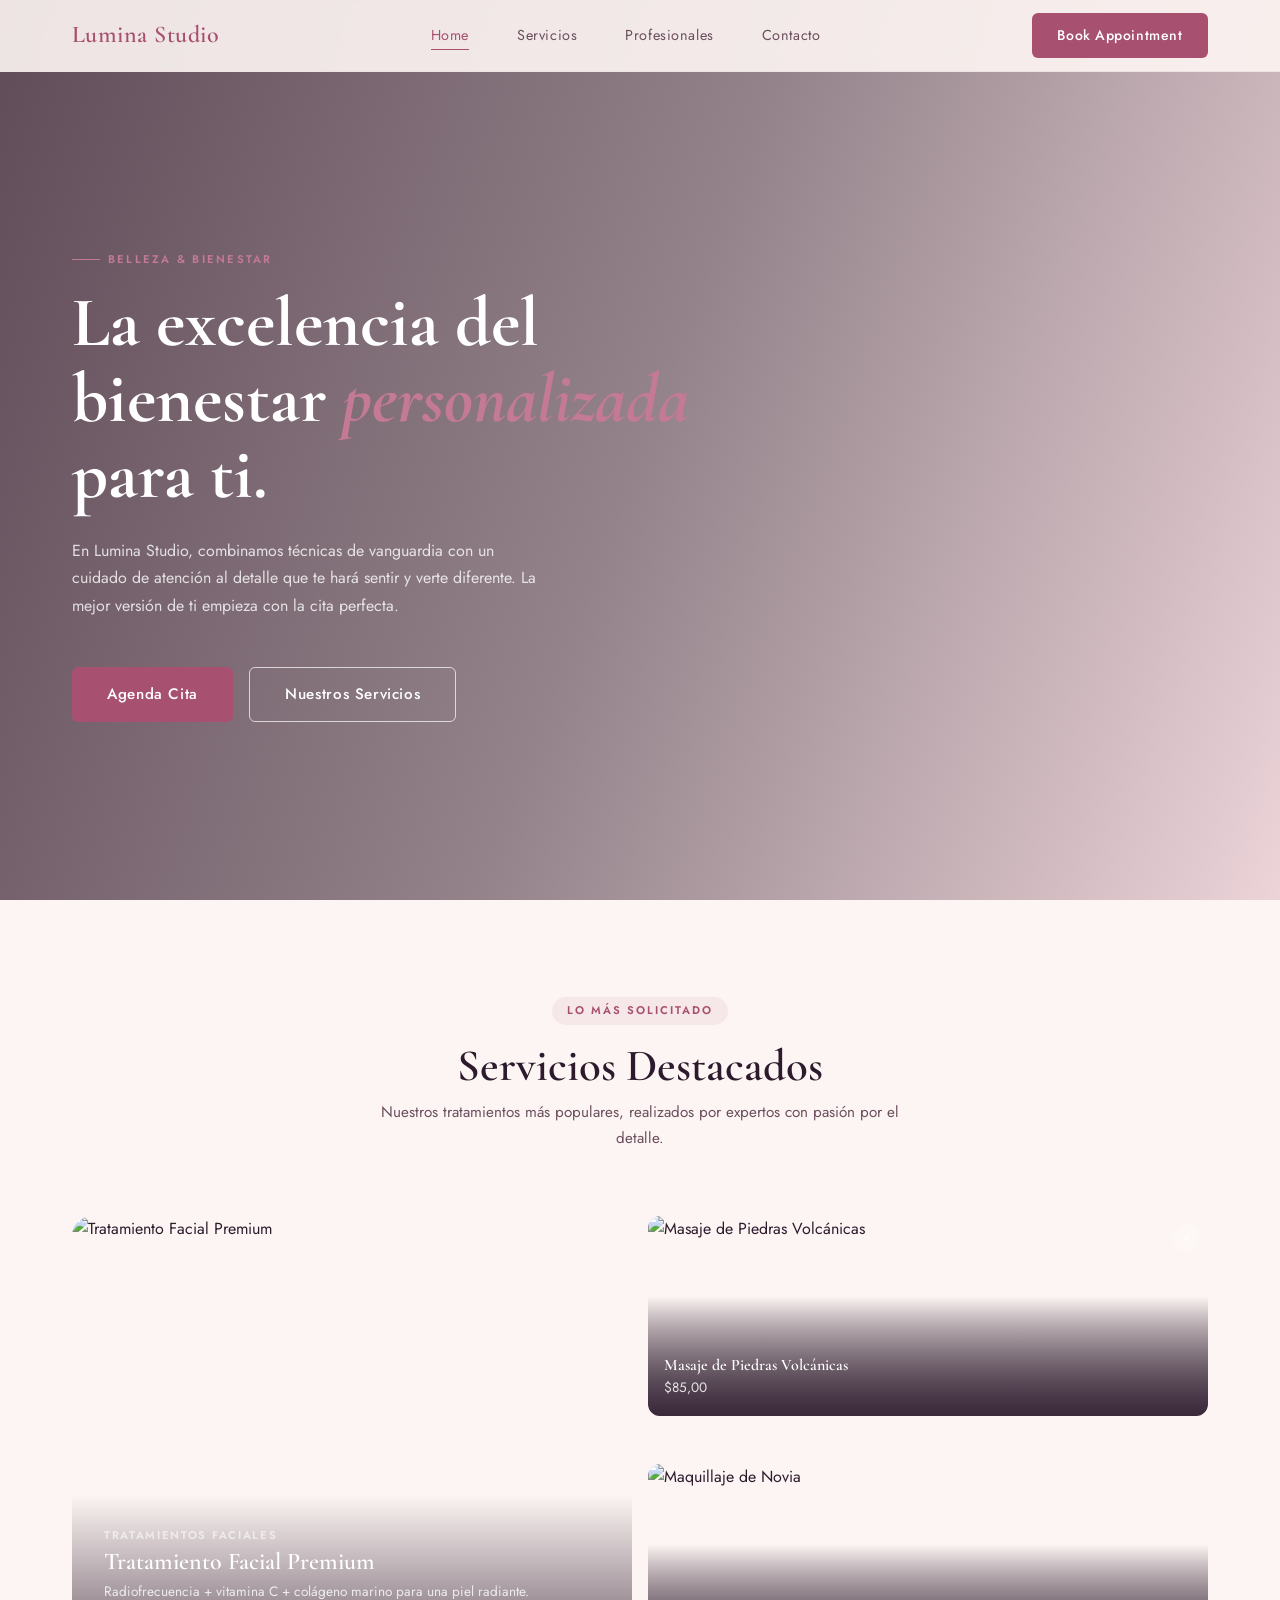
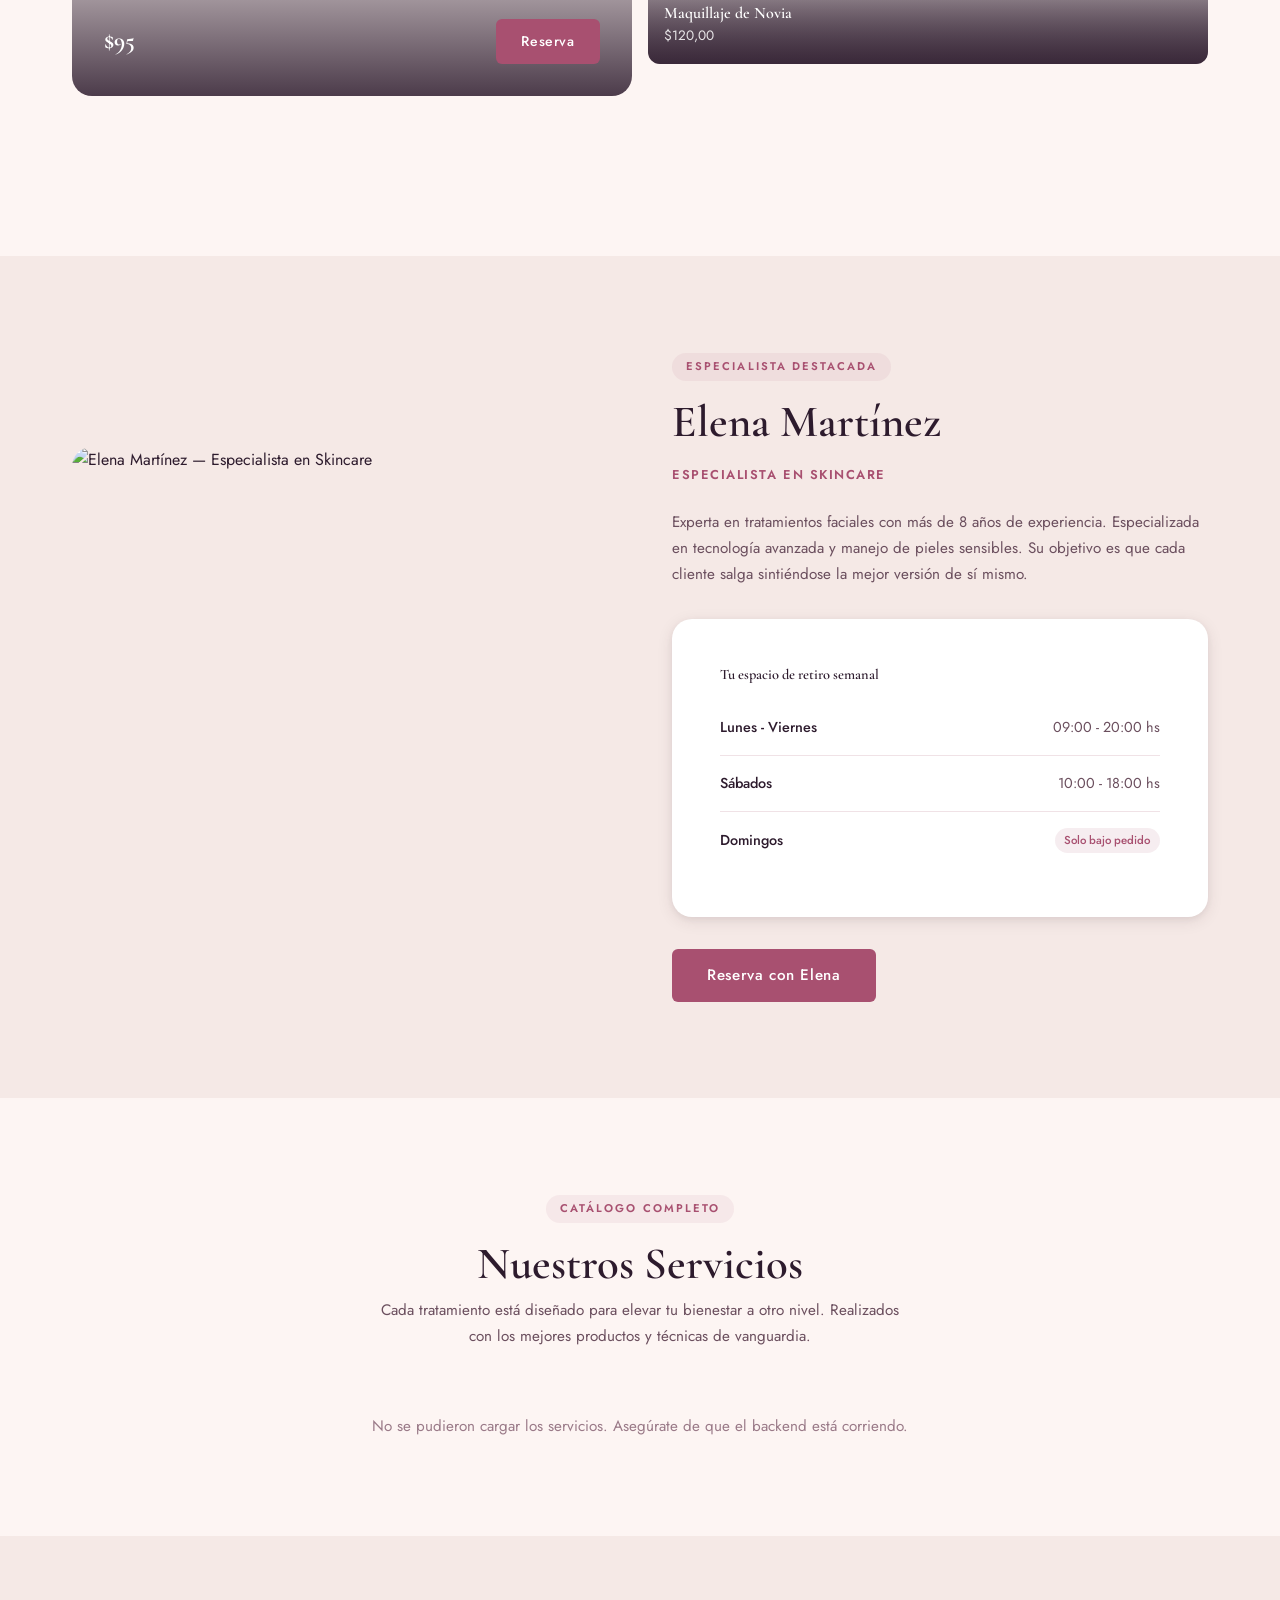
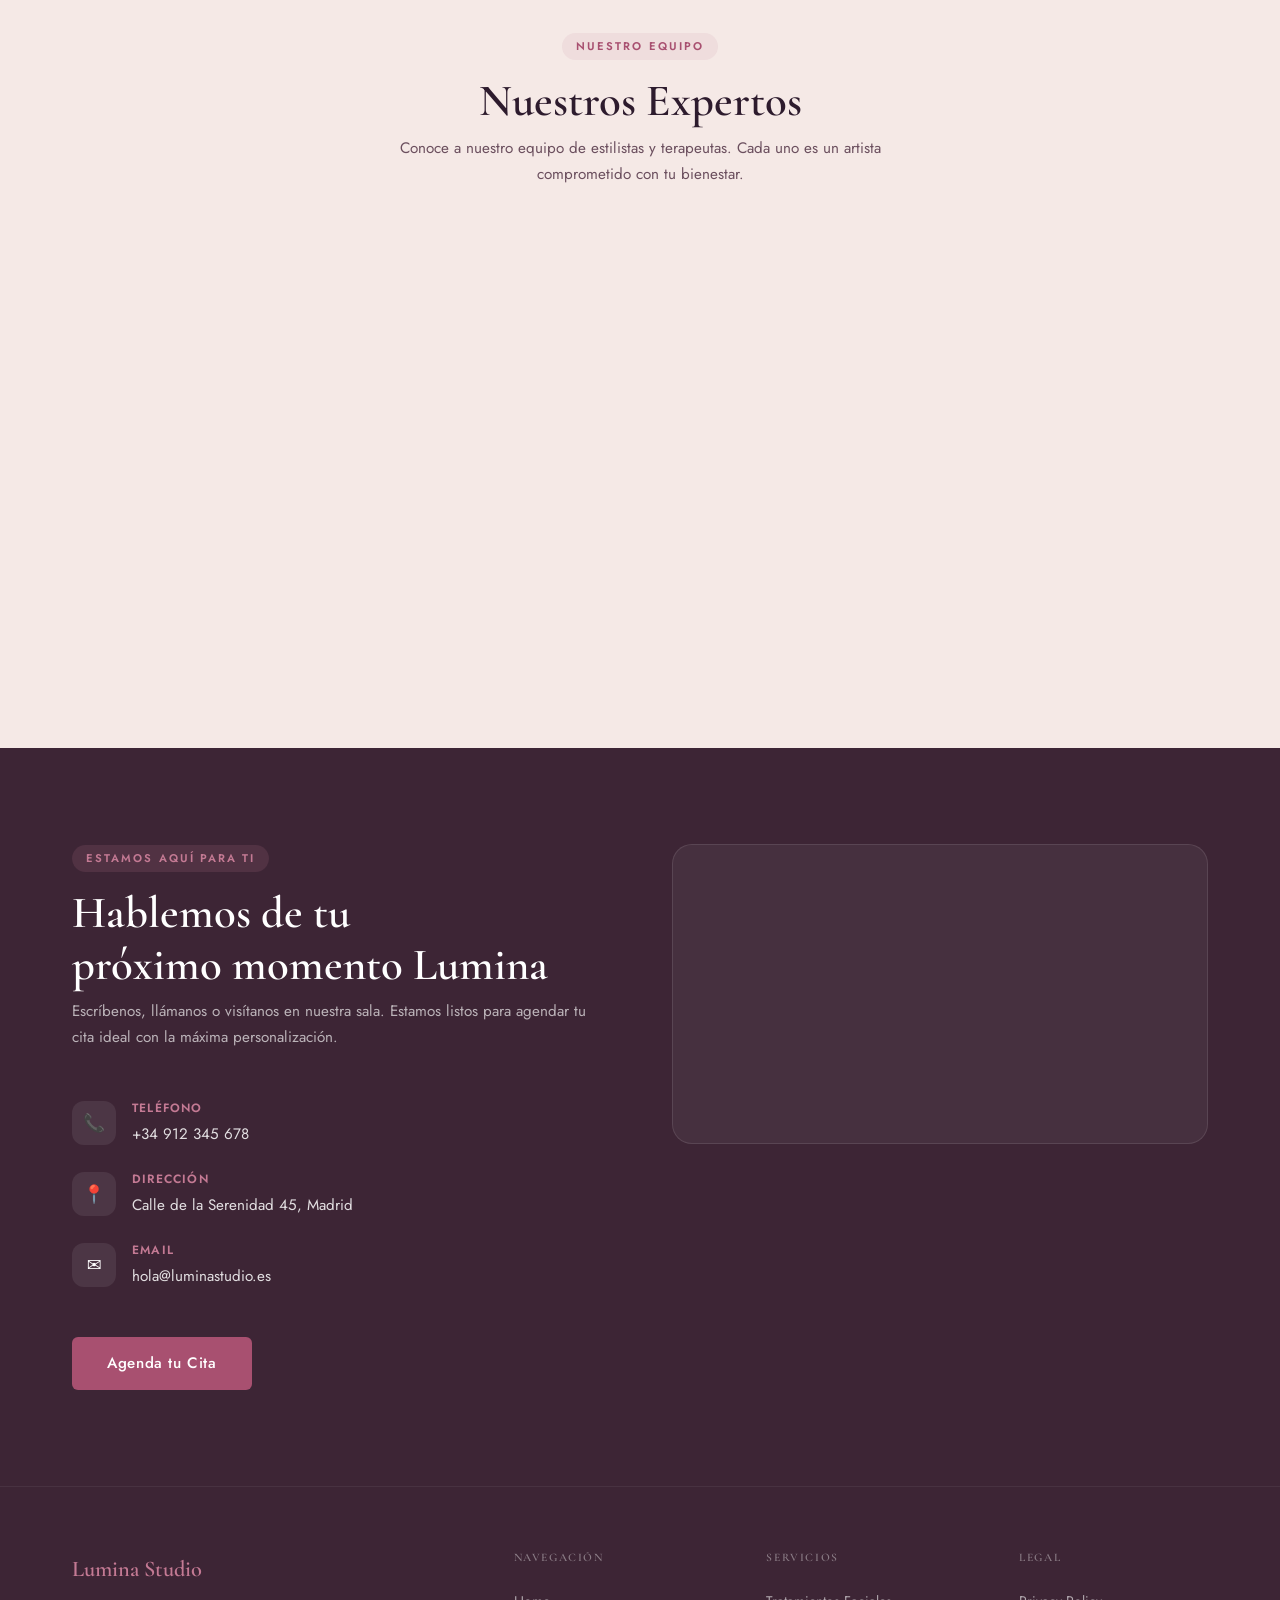
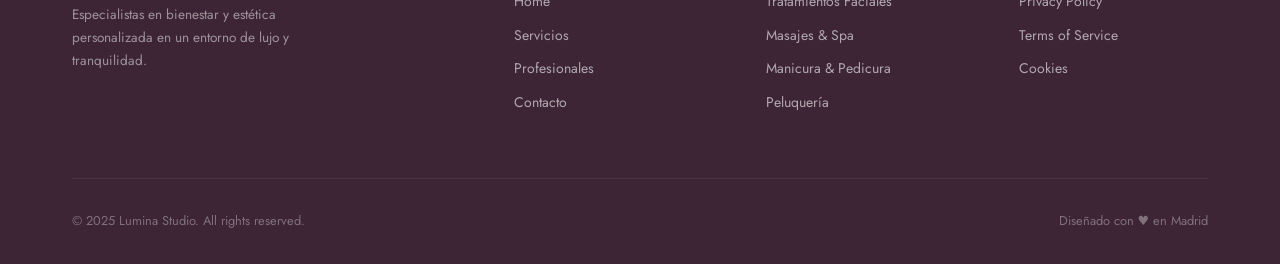
==== frontend/index.html @ 152c59a9 "init: bootstrap backend architecture with Flask and frontend reservation wizard" ====
<!DOCTYPE html>
<html lang="es">
<head>
  <meta charset="UTF-8">
  <meta name="viewport" content="width=device-width, initial-scale=1.0">
  <title>Lumina Studio — Bienestar Personalizado</title>
  <meta name="description" content="Lumina Studio es tu espacio de lujo para el cuidado personal. Tratamientos faciales, masajes, manicura, peluquería y maquillaje de la mano de expertos certificados.">
  <meta property="og:title" content="Lumina Studio">
  <meta property="og:description" content="La excelencia del bienestar personalizada para ti.">
  <link rel="stylesheet" href="css/style.css">
</head>
<body>

<!-- ── Navigation ────────────────────────────────────────────────────────── -->
<nav class="nav" id="nav" role="navigation" aria-label="Navegación principal">
  <div class="nav__inner">
    <a href="index.html" class="nav__logo">Lumina Studio</a>

    <div class="nav__links" id="nav-links">
      <a href="#inicio"         class="active">Home</a>
      <a href="#servicios">Servicios</a>
      <a href="#profesionales">Profesionales</a>
      <a href="#contacto">Contacto</a>
    </div>

    <a href="booking.html" class="btn btn--primary" id="nav-book-btn">
      Book Appointment
    </a>

    <button class="nav__hamburger" id="hamburger" aria-label="Abrir menú">
      <span></span><span></span><span></span>
    </button>
  </div>
</nav>

<!-- ── Hero ──────────────────────────────────────────────────────────────── -->
<section class="hero" id="inicio" aria-labelledby="hero-title">
  <div class="hero__bg" aria-hidden="true"></div>
  <div class="container">
    <div class="hero__content">
      <p class="hero__eyebrow">Belleza &amp; Bienestar</p>
      <h1 class="hero__title" id="hero-title">
        La excelencia del<br>bienestar <em>personalizada</em><br>para ti.
      </h1>
      <p class="hero__desc">
        En Lumina Studio, combinamos técnicas de vanguardia con un
        cuidado de atención al detalle que te hará sentir y verte diferente.
        La mejor versión de ti empieza con la cita perfecta.
      </p>
      <div class="hero__cta">
        <a href="booking.html" class="btn btn--primary btn--lg" id="hero-book-btn">Agenda Cita</a>
        <a href="#servicios"   class="btn btn--outline btn--lg">Nuestros Servicios</a>
      </div>
    </div>
  </div>
</section>

<!-- ── Featured Services (manual showcase) ───────────────────────────────── -->
<section class="section" id="destacados" aria-labelledby="destacados-title">
  <div class="container">
    <div class="section-header fade-in">
      <span class="section-label">Lo más solicitado</span>
      <h2 class="section-title" id="destacados-title">Servicios Destacados</h2>
      <p class="section-subtitle">Nuestros tratamientos más populares, realizados por expertos con pasión por el detalle.</p>
    </div>

    <div class="services-featured fade-in">
      <!-- Big featured card -->
      <div class="service-card--featured">
        <img src="https://images.unsplash.com/photo-1570172619644-dfd03ed5d881?w=900&q=85" alt="Tratamiento Facial Premium" loading="lazy">
        <div class="service-card__overlay">
          <p style="font-size:0.7rem;font-weight:600;letter-spacing:0.15em;text-transform:uppercase;color:rgba(255,255,255,0.6);margin-bottom:0.2rem">Tratamientos Faciales</p>
          <h3>Tratamiento Facial Premium</h3>
          <p>Radiofrecuencia + vitamina C + colágeno marino para una piel radiante.</p>
          <div style="display:flex;justify-content:space-between;align-items:center">
            <span style="font-family:var(--font-heading);font-size:1.5rem;font-weight:700">$95</span>
            <a href="booking.html" class="btn btn--primary">Reserva</a>
          </div>
        </div>
      </div>

      <!-- Right column cards -->
      <div class="service-card--sm">
        <img src="https://images.unsplash.com/photo-1544161515-4ab6ce6db874?w=600&q=80" alt="Masaje de Piedras Volcánicas" loading="lazy">
        <div style="position:absolute;inset:0;background:linear-gradient(transparent 40%,rgba(45,27,45,0.75));z-index:0;border-radius:var(--radius-md)"></div>
        <div class="card-label" style="position:absolute;bottom:var(--space-md);left:var(--space-md);right:var(--space-md);z-index:1">
          <h4 style="color:#fff;font-size:1rem">Masaje de Piedras Volcánicas</h4>
          <span style="color:rgba(255,255,255,0.85);font-size:0.85rem">$85,00</span>
        </div>
        <a href="booking.html" style="position:absolute;top:var(--space-sm);right:var(--space-sm);z-index:1;width:28px;height:28px;border-radius:50%;background:rgba(255,255,255,0.2);backdrop-filter:blur(4px);display:flex;align-items:center;justify-content:center;color:#fff;font-size:0.9rem">+</a>
      </div>

      <div class="service-card--sm">
        <img src="https://images.unsplash.com/photo-1487412947147-5cebf100ffc2?w=600&q=80" alt="Maquillaje de Novia" loading="lazy">
        <div style="position:absolute;inset:0;background:linear-gradient(transparent 40%,rgba(45,27,45,0.75));z-index:0;border-radius:var(--radius-md)"></div>
        <div class="card-label" style="position:absolute;bottom:var(--space-md);left:var(--space-md);right:var(--space-md);z-index:1">
          <h4 style="color:#fff;font-size:1rem">Maquillaje de Novia</h4>
          <span style="color:rgba(255,255,255,0.85);font-size:0.85rem">$120,00</span>
        </div>
      </div>
    </div>
  </div>
</section>

<!-- ── Professional spotlight ─────────────────────────────────────────────── -->
<section class="section section--alt" id="spotlight">
  <div class="container">
    <div style="display:grid;grid-template-columns:1fr 1fr;gap:var(--space-3xl);align-items:center">
      <div class="fade-in">
        <img
          src="https://images.unsplash.com/photo-1594744803329-e58b31de8bf5?w=700&q=85"
          alt="Elena Martínez — Especialista en Skincare"
          loading="lazy"
          style="width:100%;height:460px;object-fit:cover;object-position:top;border-radius:var(--radius-lg)"
        >
      </div>
      <div class="fade-in fade-in--delay-1">
        <span class="section-label">Especialista destacada</span>
        <h2 style="margin-bottom:var(--space-md)">Elena Martínez</h2>
        <p style="font-size:0.8rem;font-weight:600;letter-spacing:0.12em;text-transform:uppercase;color:var(--clr-primary);margin-bottom:var(--space-lg)">Especialista en Skincare</h2>
        <p style="margin-bottom:var(--space-xl)">
          Experta en tratamientos faciales con más de 8 años de experiencia.
          Especializada en tecnología avanzada y manejo de pieles sensibles.
          Su objetivo es que cada cliente salga sintiéndose la mejor versión de sí mismo.
        </p>

        <!-- Hours mini-card -->
        <div class="hours-card">
          <h4 style="font-size:0.9rem;font-weight:600;margin-bottom:var(--space-md)">Tu espacio de retiro semanal</h4>
          <div class="hours-row">
            <span class="hours-row__day">Lunes - Viernes</span>
            <span class="hours-row__time">09:00 - 20:00 hs</span>
          </div>
          <div class="hours-row">
            <span class="hours-row__day">Sábados</span>
            <span class="hours-row__time">10:00 - 18:00 hs</span>
          </div>
          <div class="hours-row">
            <span class="hours-row__day">Domingos</span>
            <span class="hours-row__badge">Solo bajo pedido</span>
          </div>
        </div>

        <div style="margin-top:var(--space-xl)">
          <a href="booking.html" class="btn btn--primary btn--lg" id="spotlight-book-btn">Reserva con Elena</a>
        </div>
      </div>
    </div>
  </div>
</section>

<!-- ── All Services ───────────────────────────────────────────────────────── -->
<section class="section" id="servicios" aria-labelledby="servicios-title">
  <div class="container">
    <div class="section-header fade-in">
      <span class="section-label">Catálogo completo</span>
      <h2 class="section-title" id="servicios-title">Nuestros Servicios</h2>
      <p class="section-subtitle">Cada tratamiento está diseñado para elevar tu bienestar a otro nivel. Realizados con los mejores productos y técnicas de vanguardia.</p>
    </div>
    <div class="services-grid" id="services-grid" role="list" aria-label="Catálogo de servicios">
      <!-- Populated by main.js -->
      <div class="skeleton" style="height:340px;border-radius:20px"></div>
      <div class="skeleton" style="height:340px;border-radius:20px"></div>
      <div class="skeleton" style="height:340px;border-radius:20px"></div>
    </div>
  </div>
</section>

<!-- ── Professionals ──────────────────────────────────────────────────────── -->
<section class="section section--alt" id="profesionales" aria-labelledby="profesionales-title">
  <div class="container">
    <div class="section-header fade-in">
      <span class="section-label">Nuestro equipo</span>
      <h2 class="section-title" id="profesionales-title">Nuestros Expertos</h2>
      <p class="section-subtitle">Conoce a nuestro equipo de estilistas y terapeutas. Cada uno es un artista comprometido con tu bienestar.</p>
    </div>
    <div class="professionals-grid" id="professionals-grid" role="list" aria-label="Equipo de profesionales">
      <!-- Populated by main.js -->
      <div class="skeleton" style="height:400px;border-radius:20px"></div>
      <div class="skeleton" style="height:400px;border-radius:20px"></div>
      <div class="skeleton" style="height:400px;border-radius:20px"></div>
    </div>
  </div>
</section>

<!-- ── Contact ────────────────────────────────────────────────────────────── -->
<section class="contact-section" id="contacto" aria-labelledby="contacto-title">
  <div class="container">
    <div class="contact-grid">
      <div class="fade-in">
        <span class="section-label" style="background:rgba(196,122,148,0.15);color:var(--clr-primary-light)">Estamos aquí para ti</span>
        <h2 style="color:var(--clr-white);margin-bottom:var(--space-sm)" id="contacto-title">Hablemos de tu<br>próximo momento Lumina</h2>
        <p class="contact-info__subtitle">
          Escríbenos, llámanos o visítanos en nuestra sala. Estamos listos para agendar tu cita ideal con la máxima personalización.
        </p>
        <div class="contact-items">
          <div class="contact-item">
            <div class="contact-item__icon">📞</div>
            <div class="contact-item__text">
              <strong>Teléfono</strong>
              <span>+34 912 345 678</span>
            </div>
          </div>
          <div class="contact-item">
            <div class="contact-item__icon">📍</div>
            <div class="contact-item__text">
              <strong>Dirección</strong>
              <span>Calle de la Serenidad 45, Madrid</span>
            </div>
          </div>
          <div class="contact-item">
            <div class="contact-item__icon">✉️</div>
            <div class="contact-item__text">
              <strong>Email</strong>
              <span>hola@luminastudio.es</span>
            </div>
          </div>
        </div>
        <div style="margin-top:var(--space-2xl)">
          <a href="booking.html" class="btn btn--primary btn--lg" id="contact-book-btn">Agenda tu Cita</a>
        </div>
      </div>

      <div class="fade-in fade-in--delay-1">
        <div class="map-placeholder">
          <iframe
            title="Ubicación de Lumina Studio en Madrid"
            src="https://www.openstreetmap.org/export/embed.html?bbox=-3.7200,40.4100,-3.6800,40.4300&layer=mapnik"
            loading="lazy"
          ></iframe>
        </div>
      </div>
    </div>
  </div>
</section>

<!-- ── Footer ─────────────────────────────────────────────────────────────── -->
<footer class="footer" role="contentinfo">
  <div class="container">
    <div class="footer__grid">
      <div>
        <div class="footer__brand-logo">Lumina Studio</div>
        <p class="footer__brand-desc">
          Especialistas en bienestar y estética personalizada en un entorno de lujo y tranquilidad.
        </p>
      </div>

      <div>
        <h3 class="footer__col-title">Navegación</h3>
        <ul class="footer__links">
          <li><a href="#inicio">Home</a></li>
          <li><a href="#servicios">Servicios</a></li>
          <li><a href="#profesionales">Profesionales</a></li>
          <li><a href="#contacto">Contacto</a></li>
        </ul>
      </div>

      <div>
        <h3 class="footer__col-title">Servicios</h3>
        <ul class="footer__links">
          <li><a href="booking.html">Tratamientos Faciales</a></li>
          <li><a href="booking.html">Masajes &amp; Spa</a></li>
          <li><a href="booking.html">Manicura &amp; Pedicura</a></li>
          <li><a href="booking.html">Peluquería</a></li>
        </ul>
      </div>

      <div>
        <h3 class="footer__col-title">Legal</h3>
        <ul class="footer__links">
          <li><a href="#">Privacy Policy</a></li>
          <li><a href="#">Terms of Service</a></li>
          <li><a href="#">Cookies</a></li>
        </ul>
      </div>
    </div>

    <div class="footer__bottom">
      <span>© 2025 Lumina Studio. All rights reserved.</span>
      <span>Diseñado con ♥ en Madrid</span>
    </div>
  </div>
</footer>

<script type="module" src="js/main.js"></script>
</body>
</html>
---- frontend/css/style.css ----
/* ═══════════════════════════════════════════════════════════════════════════
   Lumina Studio — Global Design System
   Palette: Warm blush / Rose mauve / Dark plum
   Fonts: Cormorant Garamond (headings) + Jost (body)
   ═══════════════════════════════════════════════════════════════════════════ */

@import url('https://fonts.googleapis.com/css2?family=Cormorant+Garamond:ital,wght@0,300;0,400;0,500;0,600;0,700;1,400;1,600&family=Jost:wght@300;400;500;600&display=swap');

/* ── CSS Custom Properties ────────────────────────────────────────────────── */
:root {
  /* Colors */
  --clr-bg:           #FDF5F3;
  --clr-bg-alt:       #F5E9E6;
  --clr-primary:      #A85070;
  --clr-primary-dark: #8B3A58;
  --clr-primary-light:#C47A94;
  --clr-dark:         #3D2535;
  --clr-dark-alt:     #4A3040;
  --clr-text:         #2D1B2D;
  --clr-text-mid:     #6B4F5E;
  --clr-text-muted:   #9A7A88;
  --clr-white:        #FFFFFF;
  --clr-border:       #E8D0D8;
  --clr-border-light: #F0E2E6;

  /* Typography */
  --font-heading: 'Cormorant Garamond', Georgia, serif;
  --font-body:    'Jost', system-ui, sans-serif;

  /* Spacing */
  --space-xs:   0.25rem;
  --space-sm:   0.5rem;
  --space-md:   1rem;
  --space-lg:   1.5rem;
  --space-xl:   2rem;
  --space-2xl:  3rem;
  --space-3xl:  4rem;
  --space-4xl:  6rem;

  /* Radii */
  --radius-sm:  6px;
  --radius-md:  12px;
  --radius-lg:  20px;
  --radius-xl:  32px;
  --radius-full:9999px;

  /* Shadows */
  --shadow-sm:  0 1px 3px rgba(61,37,53,0.06), 0 1px 2px rgba(61,37,53,0.04);
  --shadow-md:  0 4px 16px rgba(61,37,53,0.10), 0 2px 6px rgba(61,37,53,0.06);
  --shadow-lg:  0 8px 32px rgba(61,37,53,0.14), 0 4px 12px rgba(61,37,53,0.08);
  --shadow-xl:  0 20px 60px rgba(61,37,53,0.18);

  /* Transitions */
  --transition-fast:   150ms ease;
  --transition-base:   250ms ease;
  --transition-slow:   400ms ease;

  /* Nav height */
  --nav-h: 72px;
}

/* ── Reset & Base ─────────────────────────────────────────────────────────── */
*, *::before, *::after {
  box-sizing: border-box;
  margin: 0;
  padding: 0;
}

html {
  scroll-behavior: smooth;
  font-size: 16px;
}

body {
  font-family: var(--font-body);
  background-color: var(--clr-bg);
  color: var(--clr-text);
  line-height: 1.6;
  -webkit-font-smoothing: antialiased;
  overflow-x: hidden;
}

img {
  display: block;
  max-width: 100%;
  height: auto;
}

a {
  color: inherit;
  text-decoration: none;
}

ul, ol {
  list-style: none;
}

button {
  cursor: pointer;
  font-family: var(--font-body);
  border: none;
  background: none;
}

input, textarea, select {
  font-family: var(--font-body);
}

/* ── Typography scale ─────────────────────────────────────────────────────── */
h1, h2, h3, h4, h5 {
  font-family: var(--font-heading);
  line-height: 1.15;
  font-weight: 600;
  color: var(--clr-text);
}

h1 { font-size: clamp(2.4rem, 6vw, 4rem); }
h2 { font-size: clamp(1.8rem, 4vw, 2.8rem); }
h3 { font-size: clamp(1.3rem, 2.5vw, 1.8rem); }
h4 { font-size: 1.2rem; }

p {
  color: var(--clr-text-mid);
  font-size: 0.95rem;
  line-height: 1.7;
}

/* ── Layout utilities ─────────────────────────────────────────────────────── */
.container {
  width: 100%;
  max-width: 1200px;
  margin-inline: auto;
  padding-inline: var(--space-xl);
}

.section {
  padding-block: var(--space-4xl);
}

.section--alt {
  background-color: var(--clr-bg-alt);
}

/* ── Navigation ───────────────────────────────────────────────────────────── */
.nav {
  position: fixed;
  top: 0;
  left: 0;
  right: 0;
  z-index: 100;
  height: var(--nav-h);
  display: flex;
  align-items: center;
  background: rgba(253, 245, 243, 0.90);
  backdrop-filter: blur(12px);
  -webkit-backdrop-filter: blur(12px);
  border-bottom: 1px solid var(--clr-border-light);
  transition: background var(--transition-base), box-shadow var(--transition-base);
}

.nav.scrolled {
  background: rgba(253, 245, 243, 0.97);
  box-shadow: var(--shadow-sm);
}

.nav__inner {
  display: flex;
  align-items: center;
  justify-content: space-between;
  width: 100%;
  max-width: 1200px;
  margin-inline: auto;
  padding-inline: var(--space-xl);
}

.nav__logo {
  font-family: var(--font-heading);
  font-size: 1.5rem;
  font-weight: 600;
  color: var(--clr-primary);
  letter-spacing: 0.02em;
}

.nav__links {
  display: flex;
  gap: var(--space-2xl);
  align-items: center;
}

.nav__links a {
  font-size: 0.9rem;
  font-weight: 400;
  color: var(--clr-text-mid);
  letter-spacing: 0.04em;
  position: relative;
  transition: color var(--transition-fast);
}

.nav__links a::after {
  content: '';
  position: absolute;
  bottom: -3px;
  left: 0;
  width: 0;
  height: 1px;
  background: var(--clr-primary);
  transition: width var(--transition-base);
}

.nav__links a:hover,
.nav__links a.active {
  color: var(--clr-primary);
}

.nav__links a:hover::after,
.nav__links a.active::after {
  width: 100%;
}

/* ── Buttons ──────────────────────────────────────────────────────────────── */
.btn {
  display: inline-flex;
  align-items: center;
  justify-content: center;
  gap: var(--space-sm);
  padding: 0.7rem 1.6rem;
  border-radius: var(--radius-sm);
  font-size: 0.875rem;
  font-weight: 500;
  letter-spacing: 0.04em;
  transition: all var(--transition-base);
  white-space: nowrap;
}

.btn--primary {
  background: var(--clr-primary);
  color: var(--clr-white);
}
.btn--primary:hover {
  background: var(--clr-primary-dark);
  transform: translateY(-1px);
  box-shadow: 0 6px 20px rgba(168, 80, 112, 0.35);
}

.btn--dark {
  background: var(--clr-dark);
  color: var(--clr-white);
}
.btn--dark:hover {
  background: var(--clr-dark-alt);
  transform: translateY(-1px);
  box-shadow: 0 6px 20px rgba(61, 37, 53, 0.35);
}

.btn--outline {
  background: transparent;
  color: var(--clr-white);
  border: 1.5px solid rgba(255, 255, 255, 0.7);
}
.btn--outline:hover {
  background: rgba(255, 255, 255, 0.12);
  border-color: var(--clr-white);
}

.btn--lg {
  padding: 0.9rem 2.2rem;
  font-size: 0.95rem;
}

/* ── Section labels ───────────────────────────────────────────────────────── */
.section-label {
  display: inline-block;
  font-size: 0.7rem;
  font-weight: 600;
  letter-spacing: 0.18em;
  text-transform: uppercase;
  color: var(--clr-primary);
  background: rgba(168, 80, 112, 0.08);
  padding: 0.3rem 0.9rem;
  border-radius: var(--radius-full);
  margin-bottom: var(--space-md);
}

.section-title {
  margin-bottom: var(--space-sm);
}

.section-subtitle {
  max-width: 540px;
  margin-bottom: var(--space-2xl);
}

.section-header {
  text-align: center;
  margin-bottom: var(--space-3xl);
}

.section-header .section-subtitle {
  margin-inline: auto;
}

/* ── Hero ─────────────────────────────────────────────────────────────────── */
.hero {
  position: relative;
  min-height: 100vh;
  display: flex;
  align-items: center;
  overflow: hidden;
  padding-top: var(--nav-h);
}

.hero__bg {
  position: absolute;
  inset: 0;
  background-image: url('https://images.unsplash.com/photo-1544161515-4ab6ce6db874?w=1600&q=85');
  background-size: cover;
  background-position: center;
  transform: scale(1.04);
  transition: transform 8s ease;
}

.hero__bg::after {
  content: '';
  position: absolute;
  inset: 0;
  background: linear-gradient(
    110deg,
    rgba(61, 37, 53, 0.82) 0%,
    rgba(61, 37, 53, 0.55) 50%,
    rgba(168, 80, 112, 0.20) 100%
  );
}

.hero.loaded .hero__bg {
  transform: scale(1);
}

.hero__content {
  position: relative;
  z-index: 2;
  max-width: 620px;
  animation: heroFadeIn 1s ease forwards;
}

@keyframes heroFadeIn {
  from { opacity: 0; transform: translateY(30px); }
  to   { opacity: 1; transform: translateY(0); }
}

.hero__eyebrow {
  font-size: 0.7rem;
  font-weight: 600;
  letter-spacing: 0.2em;
  text-transform: uppercase;
  color: var(--clr-primary-light);
  margin-bottom: var(--space-md);
  display: flex;
  align-items: center;
  gap: var(--space-sm);
}

.hero__eyebrow::before {
  content: '';
  display: block;
  width: 28px;
  height: 1px;
  background: var(--clr-primary-light);
}

.hero__title {
  font-size: clamp(2.6rem, 7vw, 4.4rem);
  font-weight: 700;
  color: var(--clr-white);
  line-height: 1.08;
  margin-bottom: var(--space-lg);
}

.hero__title em {
  font-style: italic;
  color: var(--clr-primary-light);
}

.hero__desc {
  color: rgba(255, 255, 255, 0.80);
  font-size: 1rem;
  line-height: 1.7;
  margin-bottom: var(--space-2xl);
  max-width: 480px;
}

.hero__cta {
  display: flex;
  gap: var(--space-md);
  flex-wrap: wrap;
}

/* ── Services grid ────────────────────────────────────────────────────────── */
.services-grid {
  display: grid;
  grid-template-columns: repeat(auto-fill, minmax(280px, 1fr));
  gap: var(--space-xl);
}

.service-card {
  background: var(--clr-white);
  border-radius: var(--radius-lg);
  overflow: hidden;
  box-shadow: var(--shadow-sm);
  transition: transform var(--transition-base), box-shadow var(--transition-base);
  cursor: pointer;
}

.service-card:hover {
  transform: translateY(-6px);
  box-shadow: var(--shadow-lg);
}

.service-card__img-wrap {
  position: relative;
  height: 220px;
  overflow: hidden;
}

.service-card__img-wrap img {
  width: 100%;
  height: 100%;
  object-fit: cover;
  transition: transform var(--transition-slow);
}

.service-card:hover .service-card__img-wrap img {
  transform: scale(1.06);
}

.service-card__badge {
  position: absolute;
  top: var(--space-md);
  right: var(--space-md);
  background: rgba(61, 37, 53, 0.80);
  color: var(--clr-white);
  font-size: 0.72rem;
  font-weight: 500;
  padding: 0.3rem 0.7rem;
  border-radius: var(--radius-full);
  backdrop-filter: blur(6px);
}

.service-card__body {
  padding: var(--space-lg);
}

.service-card__header {
  display: flex;
  justify-content: space-between;
  align-items: flex-start;
  margin-bottom: var(--space-sm);
}

.service-card__name {
  font-size: 1.15rem;
  font-weight: 600;
}

.service-card__price {
  font-family: var(--font-heading);
  font-size: 1.3rem;
  font-weight: 700;
  color: var(--clr-primary);
  white-space: nowrap;
}

.service-card__desc {
  font-size: 0.85rem;
  color: var(--clr-text-muted);
  line-height: 1.6;
  margin-bottom: var(--space-lg);
  display: -webkit-box;
  -webkit-line-clamp: 3;
  -webkit-box-orient: vertical;
  overflow: hidden;
}

/* ── Featured service (big card) ──────────────────────────────────────────── */
.services-featured {
  display: grid;
  grid-template-columns: 1fr 1fr;
  grid-template-rows: auto auto;
  gap: var(--space-md);
  margin-bottom: var(--space-3xl);
}

.service-card--featured {
  grid-row: 1 / 3;
  border-radius: var(--radius-lg);
  overflow: hidden;
  position: relative;
  min-height: 480px;
}

.service-card--featured img {
  width: 100%;
  height: 100%;
  object-fit: cover;
}

.service-card--featured .service-card__overlay {
  position: absolute;
  bottom: 0;
  left: 0;
  right: 0;
  padding: var(--space-xl);
  background: linear-gradient(transparent, rgba(45, 27, 45, 0.85));
  color: var(--clr-white);
}

.service-card--featured .service-card__overlay h3 {
  color: var(--clr-white);
  font-size: 1.5rem;
  margin-bottom: var(--space-xs);
}

.service-card--featured .service-card__overlay p {
  color: rgba(255,255,255,0.8);
  font-size: 0.85rem;
  margin-bottom: var(--space-md);
}

.service-card--sm {
  border-radius: var(--radius-md);
  overflow: hidden;
  position: relative;
  height: 200px;
}

.service-card--sm img {
  width: 100%;
  height: 100%;
  object-fit: cover;
}

.service-card--sm .card-label {
  position: absolute;
  bottom: var(--space-md);
  left: var(--space-md);
  right: var(--space-md);
}

.service-card--sm .card-label h4 {
  color: var(--clr-white);
  font-size: 1rem;
}

.service-card--sm .card-label span {
  color: rgba(255,255,255,0.85);
  font-size: 0.85rem;
}

.service-card--sm::after {
  content: '';
  position: absolute;
  inset: 0;
  background: linear-gradient(transparent 40%, rgba(45,27,45,0.75));
}

.service-card--sm .card-label {
  z-index: 1;
}

/* ── Professionals ─────────────────────────────────────────────────────────── */
.professionals-grid {
  display: grid;
  grid-template-columns: repeat(auto-fill, minmax(280px, 1fr));
  gap: var(--space-xl);
}

.professional-card {
  background: var(--clr-white);
  border-radius: var(--radius-lg);
  overflow: hidden;
  box-shadow: var(--shadow-sm);
  transition: transform var(--transition-base), box-shadow var(--transition-base);
  text-align: center;
}

.professional-card:hover {
  transform: translateY(-6px);
  box-shadow: var(--shadow-lg);
}

.professional-card__img {
  width: 100%;
  height: 260px;
  object-fit: cover;
  object-position: top;
}

.professional-card__body {
  padding: var(--space-xl);
}

.professional-card__name {
  font-size: 1.3rem;
  margin-bottom: 0.2rem;
}

.professional-card__title {
  font-size: 0.8rem;
  font-weight: 500;
  letter-spacing: 0.1em;
  text-transform: uppercase;
  color: var(--clr-primary);
  margin-bottom: var(--space-sm);
}

.professional-card__bio {
  font-size: 0.85rem;
  color: var(--clr-text-muted);
  line-height: 1.6;
  margin-bottom: var(--space-md);
}

.rating {
  display: flex;
  align-items: center;
  justify-content: center;
  gap: 0.3rem;
  font-size: 0.85rem;
  color: var(--clr-text-mid);
}

.rating__stars {
  color: #D4A853;
  font-size: 0.9rem;
}

/* ── Working hours ────────────────────────────────────────────────────────── */
.hours-card {
  background: var(--clr-white);
  border-radius: var(--radius-lg);
  padding: var(--space-2xl);
  box-shadow: var(--shadow-md);
}

.hours-row {
  display: flex;
  justify-content: space-between;
  align-items: center;
  padding: var(--space-md) 0;
  border-bottom: 1px solid var(--clr-border-light);
  font-size: 0.9rem;
}

.hours-row:last-child { border-bottom: none; }

.hours-row__day { font-weight: 500; }

.hours-row__time { color: var(--clr-text-mid); }

.hours-row__badge {
  font-size: 0.72rem;
  padding: 0.2rem 0.6rem;
  border-radius: var(--radius-full);
  background: rgba(168, 80, 112, 0.1);
  color: var(--clr-primary);
  font-weight: 500;
}

/* ── Contact section ──────────────────────────────────────────────────────── */
.contact-section {
  background: var(--clr-dark);
  color: var(--clr-white);
  padding-block: var(--space-4xl);
}

.contact-section h2 {
  color: var(--clr-white);
}

.contact-grid {
  display: grid;
  grid-template-columns: 1fr 1fr;
  gap: var(--space-3xl);
  align-items: start;
}

.contact-info__subtitle {
  color: rgba(255,255,255,0.65);
  margin-bottom: var(--space-2xl);
}

.contact-items {
  display: flex;
  flex-direction: column;
  gap: var(--space-lg);
}

.contact-item {
  display: flex;
  align-items: center;
  gap: var(--space-md);
}

.contact-item__icon {
  width: 44px;
  height: 44px;
  border-radius: var(--radius-md);
  background: rgba(255,255,255,0.08);
  display: flex;
  align-items: center;
  justify-content: center;
  font-size: 1.1rem;
  flex-shrink: 0;
}

.contact-item__text strong {
  display: block;
  font-size: 0.75rem;
  font-weight: 600;
  letter-spacing: 0.1em;
  text-transform: uppercase;
  color: var(--clr-primary-light);
  margin-bottom: 0.15rem;
}

.contact-item__text span {
  font-size: 0.95rem;
  color: rgba(255,255,255,0.85);
}

.map-placeholder {
  border-radius: var(--radius-lg);
  overflow: hidden;
  height: 300px;
  background: rgba(255,255,255,0.05);
  border: 1px solid rgba(255,255,255,0.1);
}

.map-placeholder iframe {
  width: 100%;
  height: 100%;
  border: none;
  filter: grayscale(30%) contrast(0.9);
}

/* ── Footer ───────────────────────────────────────────────────────────────── */
.footer {
  background: var(--clr-dark);
  border-top: 1px solid rgba(255,255,255,0.06);
  padding-block: var(--space-3xl) var(--space-xl);
}

.footer__grid {
  display: grid;
  grid-template-columns: 2fr 1fr 1fr 1fr;
  gap: var(--space-3xl);
  margin-bottom: var(--space-3xl);
}

.footer__brand-logo {
  font-family: var(--font-heading);
  font-size: 1.4rem;
  font-weight: 600;
  color: var(--clr-primary-light);
  margin-bottom: var(--space-md);
}

.footer__brand-desc {
  font-size: 0.85rem;
  color: rgba(255,255,255,0.5);
  line-height: 1.7;
  max-width: 240px;
}

.footer__col-title {
  font-size: 0.72rem;
  font-weight: 600;
  letter-spacing: 0.14em;
  text-transform: uppercase;
  color: rgba(255,255,255,0.4);
  margin-bottom: var(--space-lg);
}

.footer__links {
  display: flex;
  flex-direction: column;
  gap: var(--space-sm);
}

.footer__links a {
  font-size: 0.875rem;
  color: rgba(255,255,255,0.6);
  transition: color var(--transition-fast);
}

.footer__links a:hover {
  color: var(--clr-primary-light);
}

.footer__bottom {
  display: flex;
  justify-content: space-between;
  align-items: center;
  padding-top: var(--space-xl);
  border-top: 1px solid rgba(255,255,255,0.06);
  font-size: 0.8rem;
  color: rgba(255,255,255,0.35);
}

/* ── Scroll animations ────────────────────────────────────────────────────── */
.fade-in {
  opacity: 0;
  transform: translateY(24px);
  transition: opacity 0.6s ease, transform 0.6s ease;
}

.fade-in.visible {
  opacity: 1;
  transform: translateY(0);
}

.fade-in--delay-1 { transition-delay: 0.1s; }
.fade-in--delay-2 { transition-delay: 0.2s; }
.fade-in--delay-3 { transition-delay: 0.3s; }

/* ── Responsive ───────────────────────────────────────────────────────────── */
@media (max-width: 900px) {
  .services-featured {
    grid-template-columns: 1fr;
    grid-template-rows: auto;
  }
  .service-card--featured { grid-row: auto; min-height: 320px; }

  .contact-grid {
    grid-template-columns: 1fr;
  }

  .footer__grid {
    grid-template-columns: 1fr 1fr;
    gap: var(--space-xl);
  }
}

@media (max-width: 640px) {
  :root { --nav-h: 60px; }

  .container { padding-inline: var(--space-md); }
  .section { padding-block: var(--space-3xl); }

  .nav__links { display: none; }

  .hero__cta { flex-direction: column; }

  .footer__grid {
    grid-template-columns: 1fr;
    gap: var(--space-xl);
  }

  .footer__bottom {
    flex-direction: column;
    gap: var(--space-sm);
    text-align: center;
  }
}

/* ── Hamburger menu (mobile) ──────────────────────────────────────────────── */
.nav__hamburger {
  display: none;
  flex-direction: column;
  gap: 5px;
  padding: var(--space-sm);
  cursor: pointer;
}

.nav__hamburger span {
  display: block;
  width: 22px;
  height: 2px;
  background: var(--clr-text);
  border-radius: 2px;
  transition: all var(--transition-base);
}

@media (max-width: 640px) {
  .nav__hamburger { display: flex; }

  .nav__links {
    display: flex;
    flex-direction: column;
    gap: 0;
    position: fixed;
    top: var(--nav-h);
    left: 0;
    right: 0;
    background: rgba(253, 245, 243, 0.98);
    backdrop-filter: blur(12px);
    padding: var(--space-md);
    border-bottom: 1px solid var(--clr-border-light);
    transform: translateY(-110%);
    transition: transform var(--transition-base);
  }

  .nav__links.open {
    transform: translateY(0);
  }

  .nav__links a {
    padding: var(--space-md);
    border-bottom: 1px solid var(--clr-border-light);
  }
}
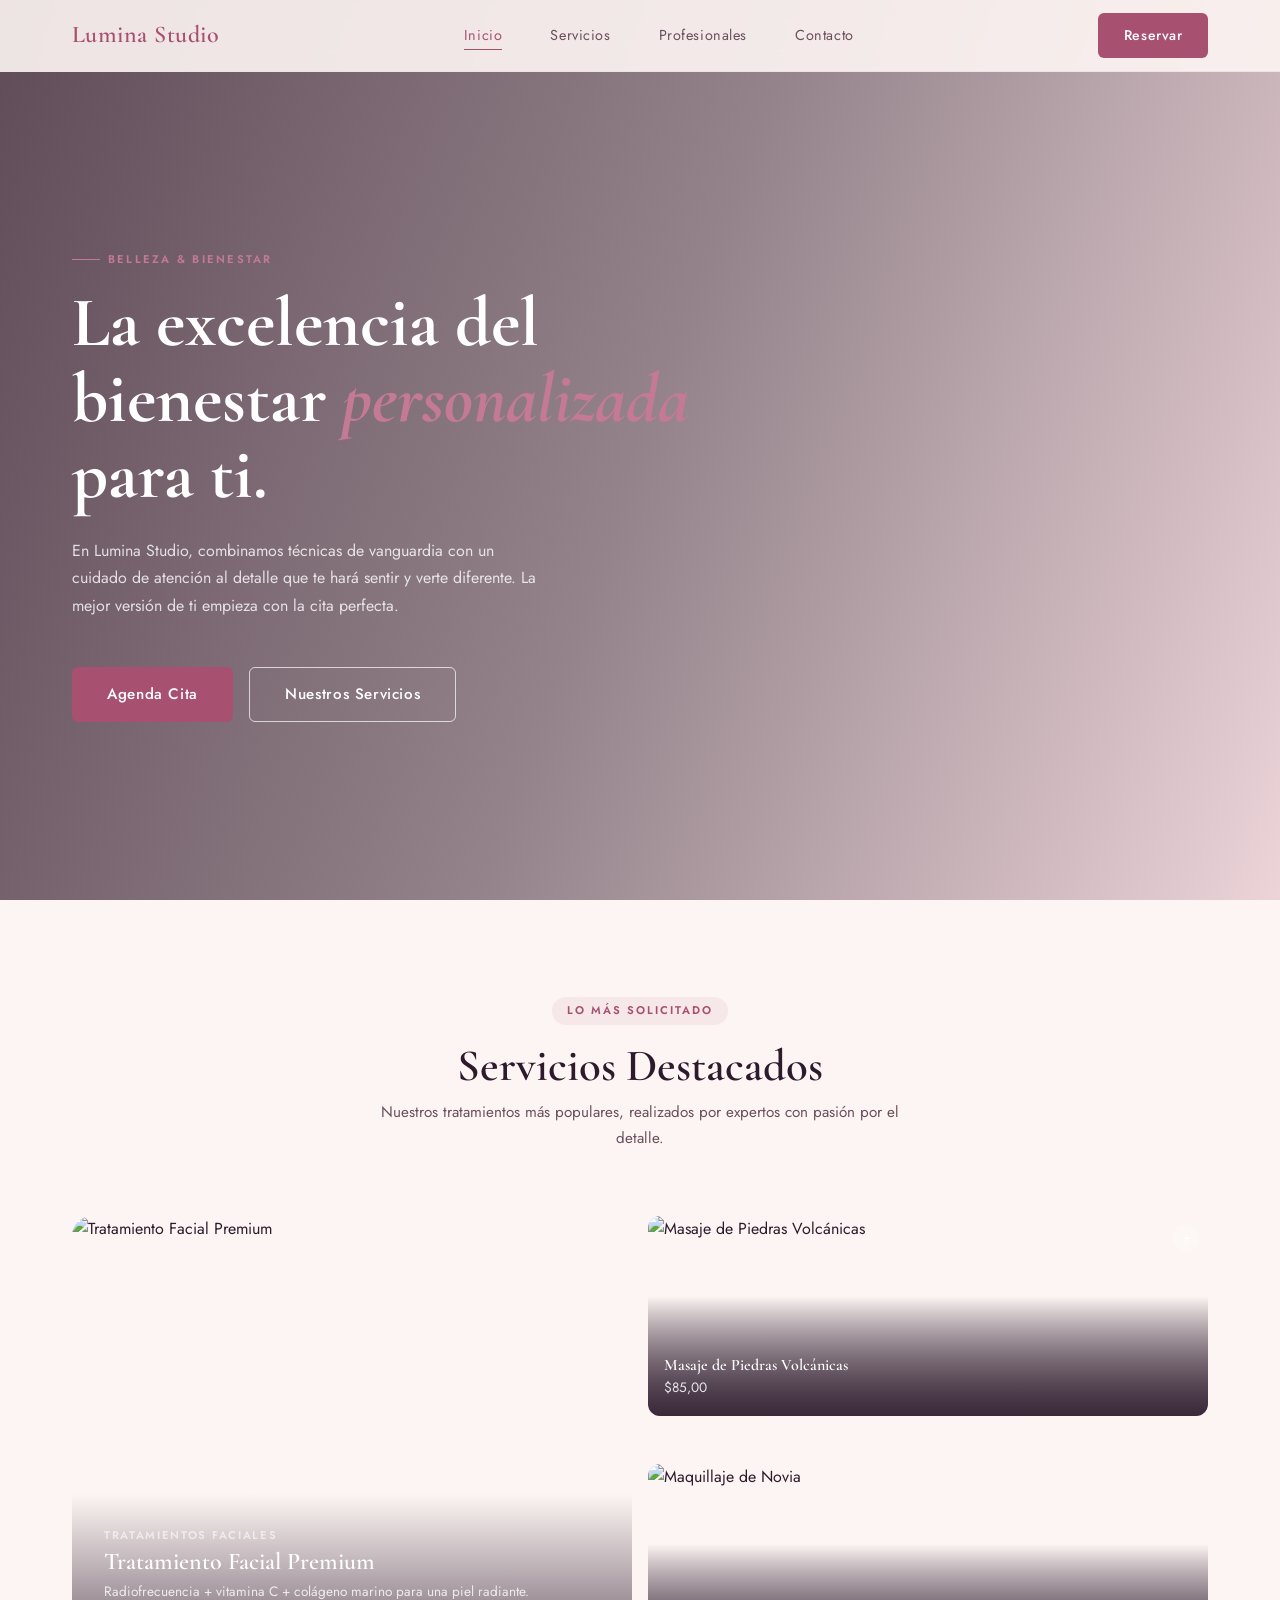
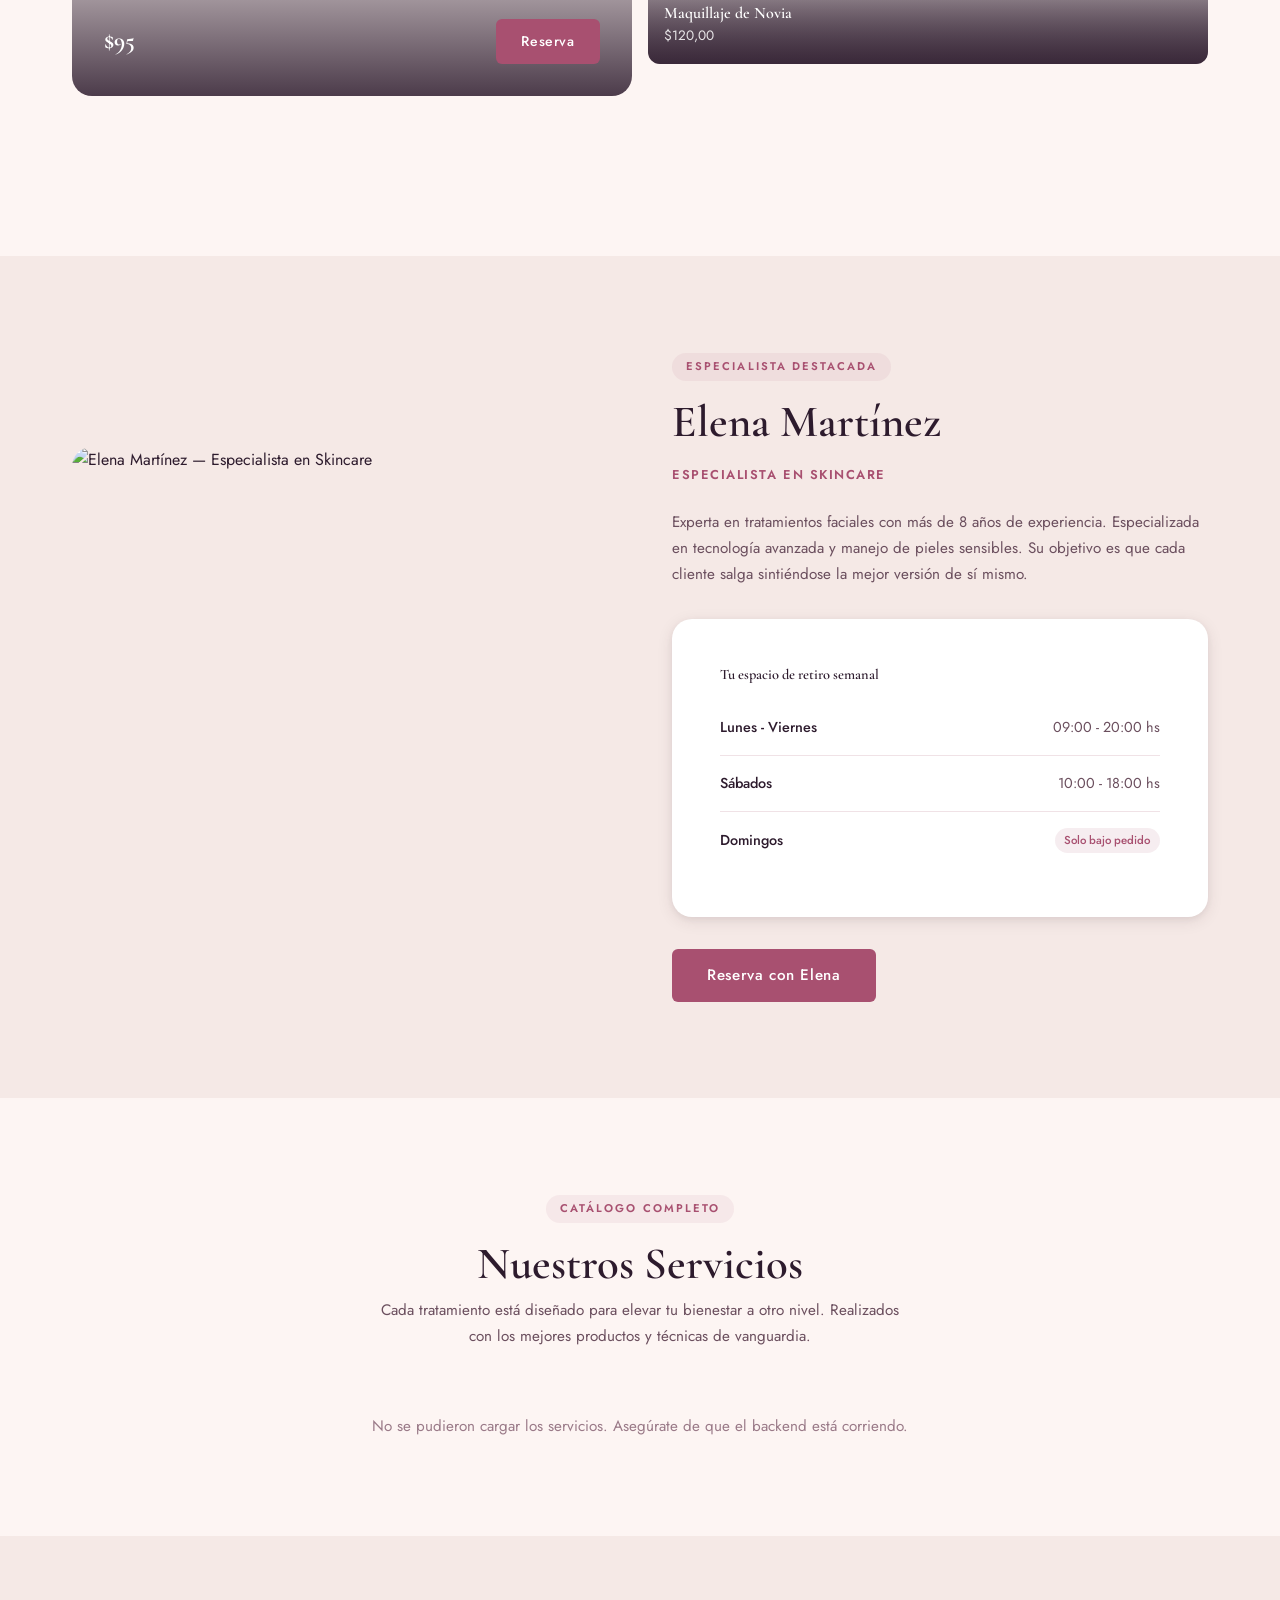
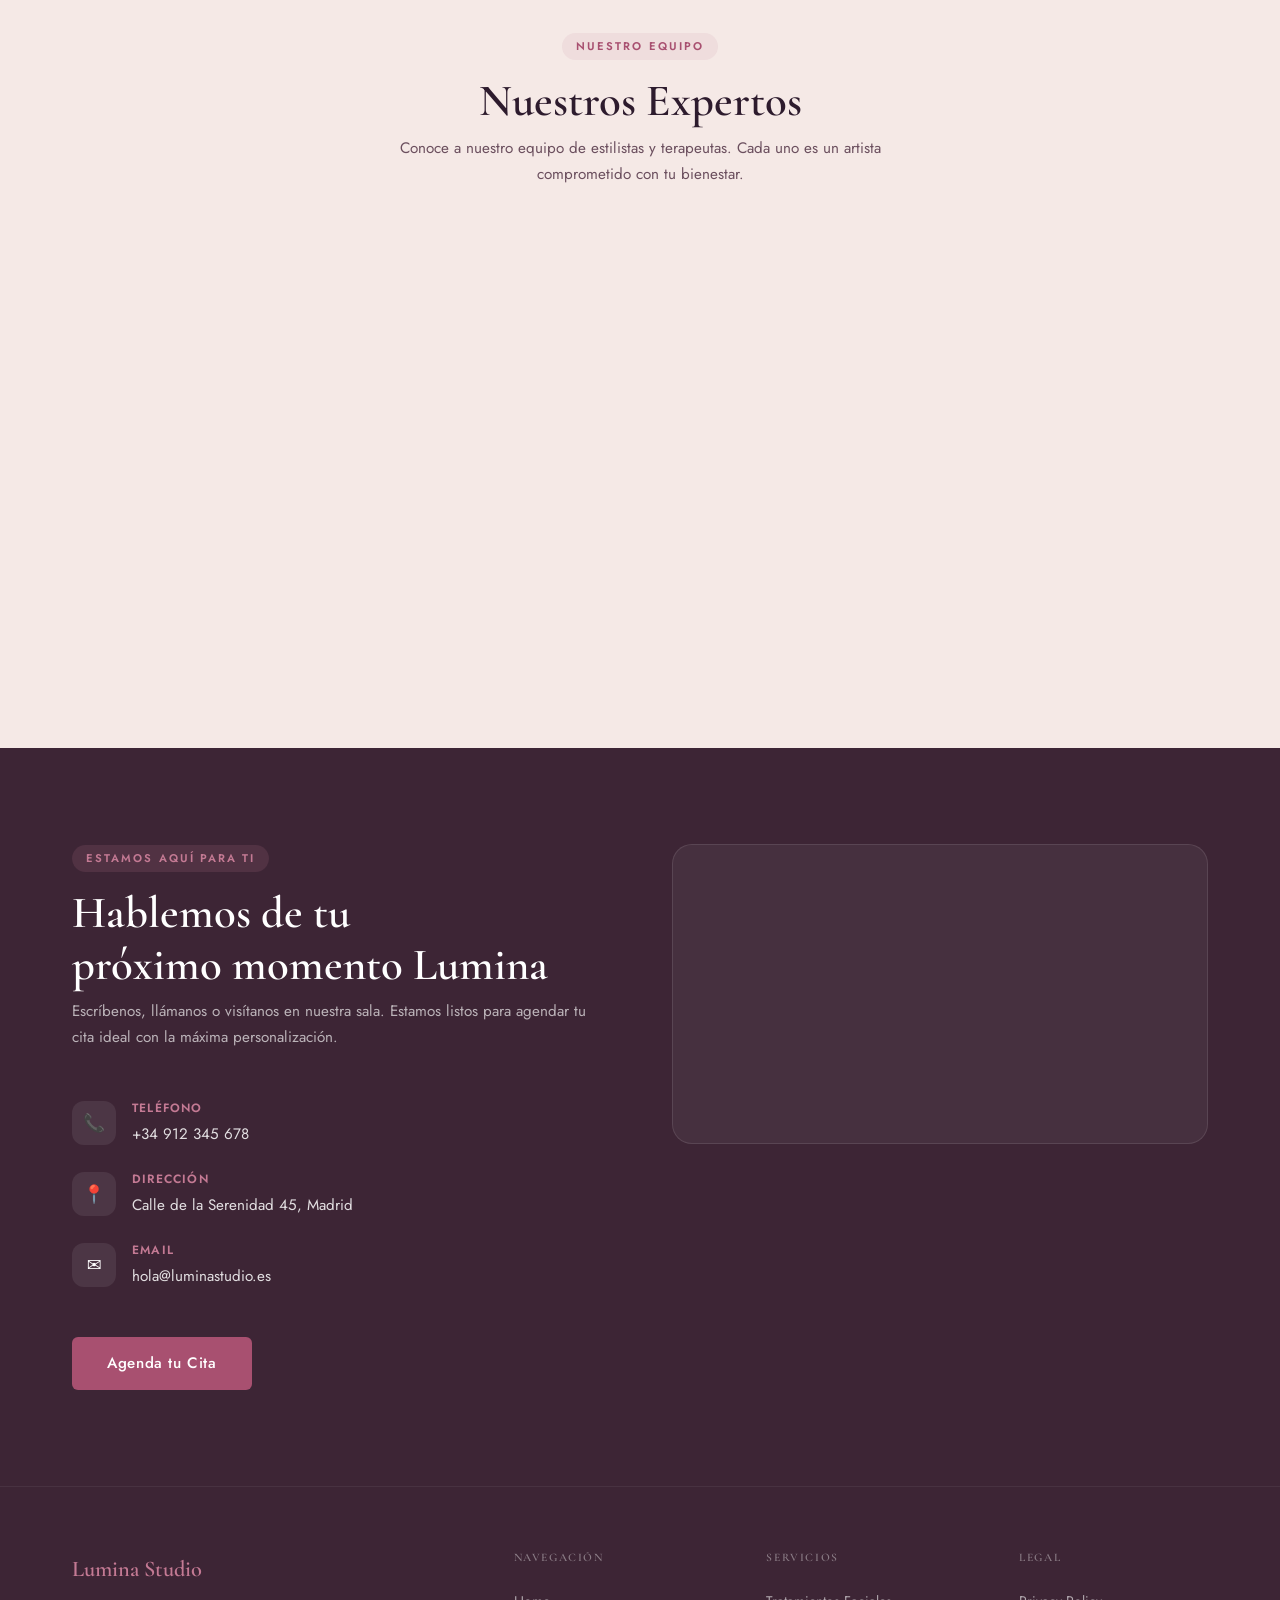
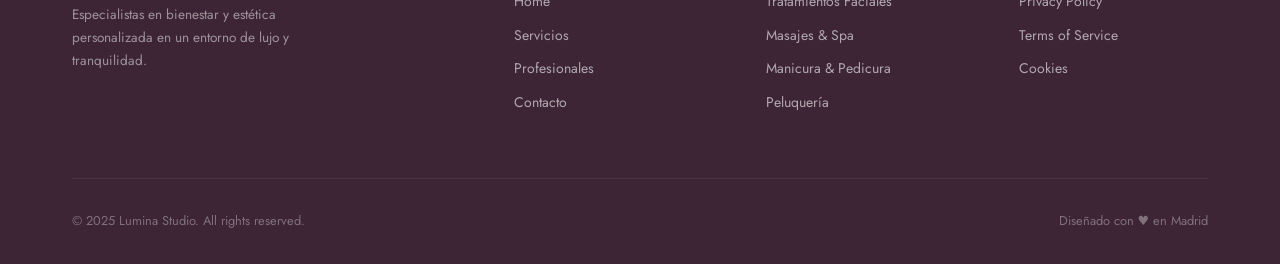
==== commit 08a1fd32: "feat: implement multi-step booking process with service, professional, and schedule selection interf" ====
--- a/frontend/index.html
+++ b/frontend/index.html
@@ -17,14 +17,14 @@
     <a href="index.html" class="nav__logo">Lumina Studio</a>
 
     <div class="nav__links" id="nav-links">
-      <a href="#inicio"         class="active">Home</a>
+      <a href="#inicio"         class="active">Inicio</a>
       <a href="#servicios">Servicios</a>
       <a href="#profesionales">Profesionales</a>
       <a href="#contacto">Contacto</a>
     </div>
 
     <a href="booking.html" class="btn btn--primary" id="nav-book-btn">
-      Book Appointment
+      Reservar
     </a>
 
     <button class="nav__hamburger" id="hamburger" aria-label="Abrir menú">
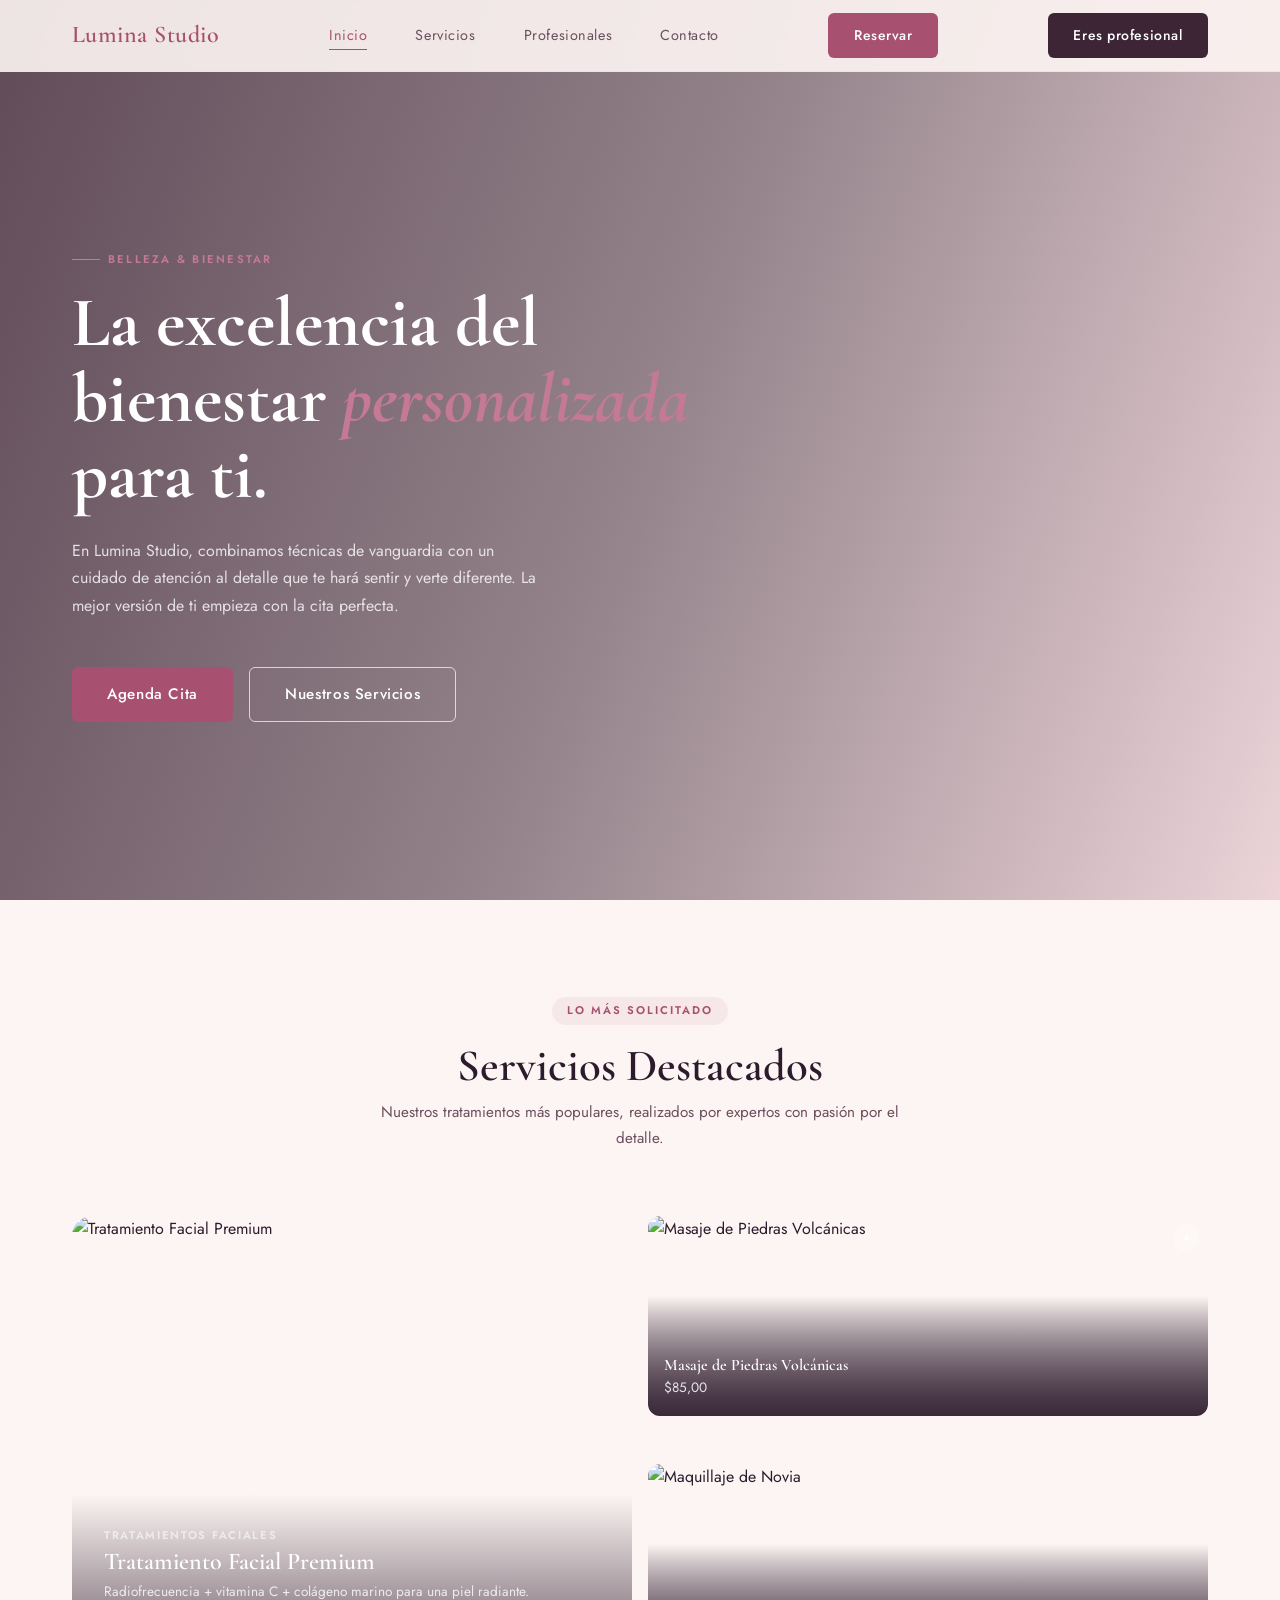
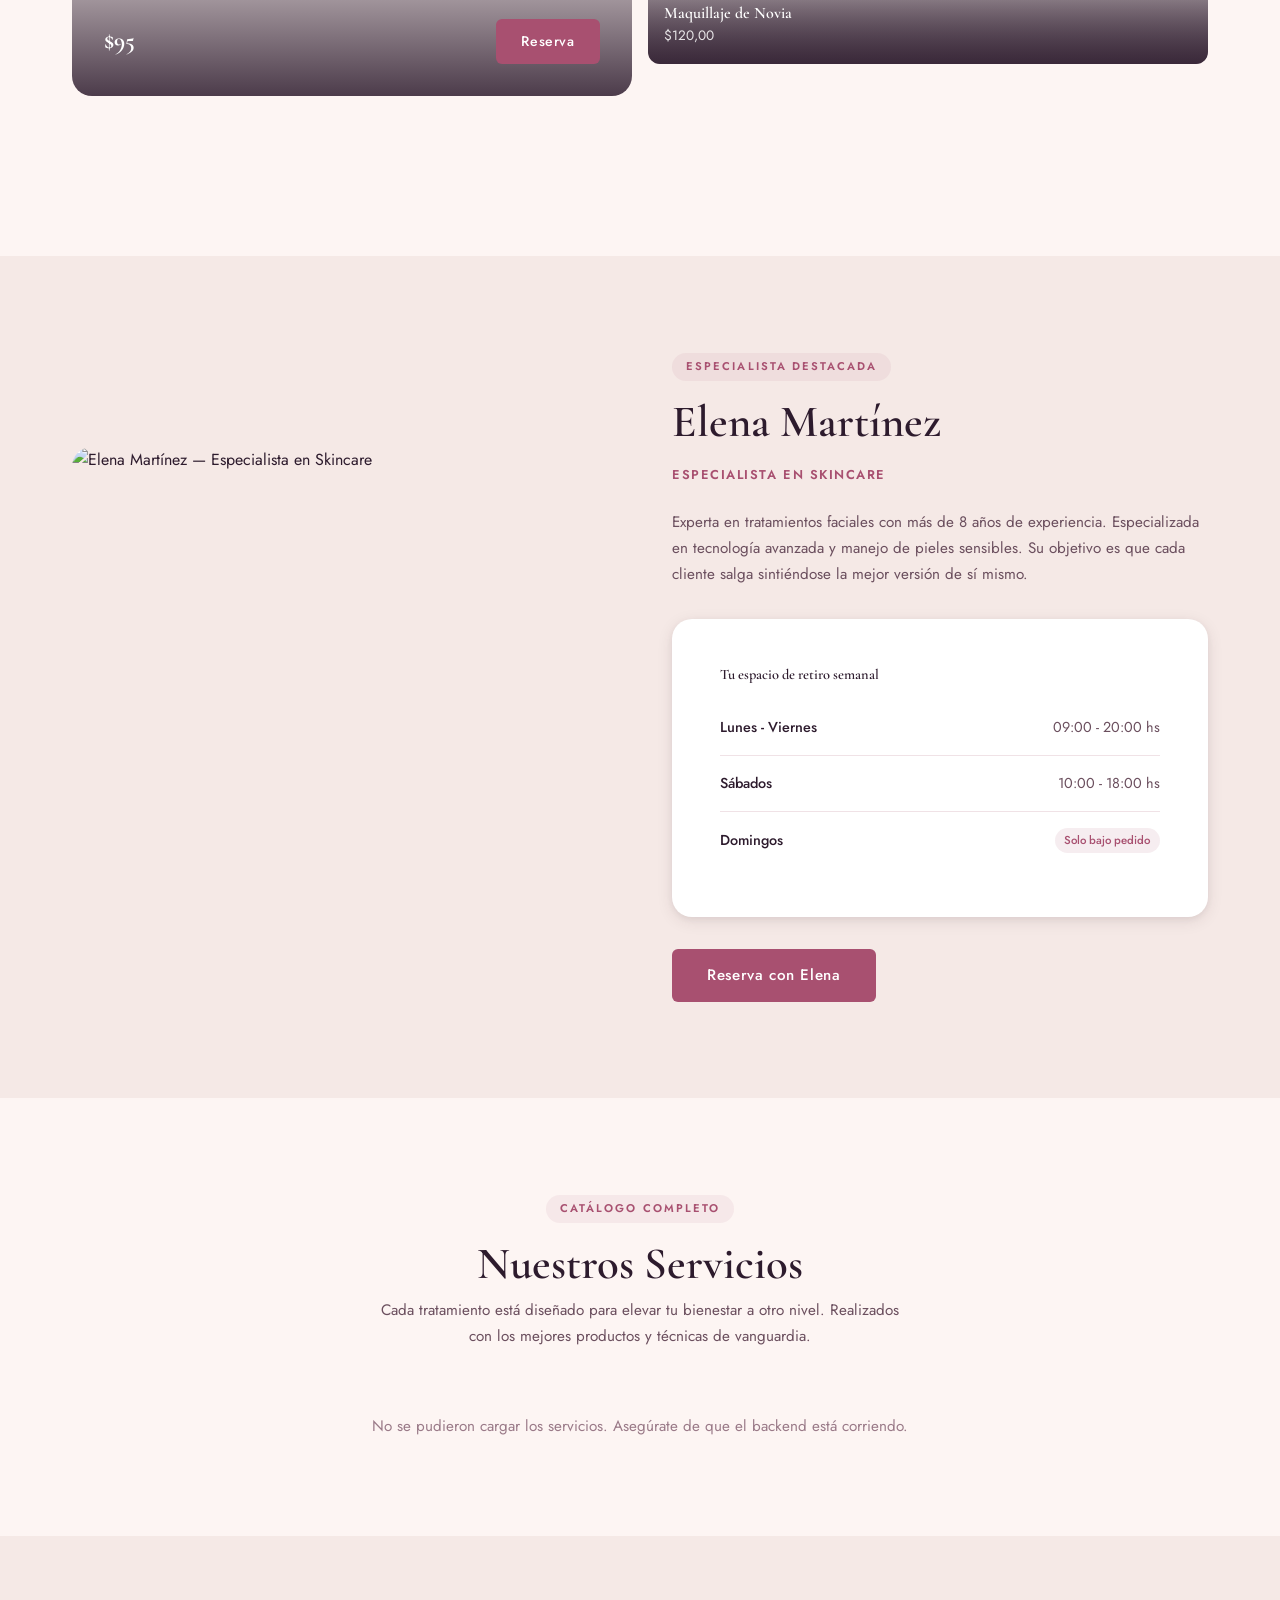
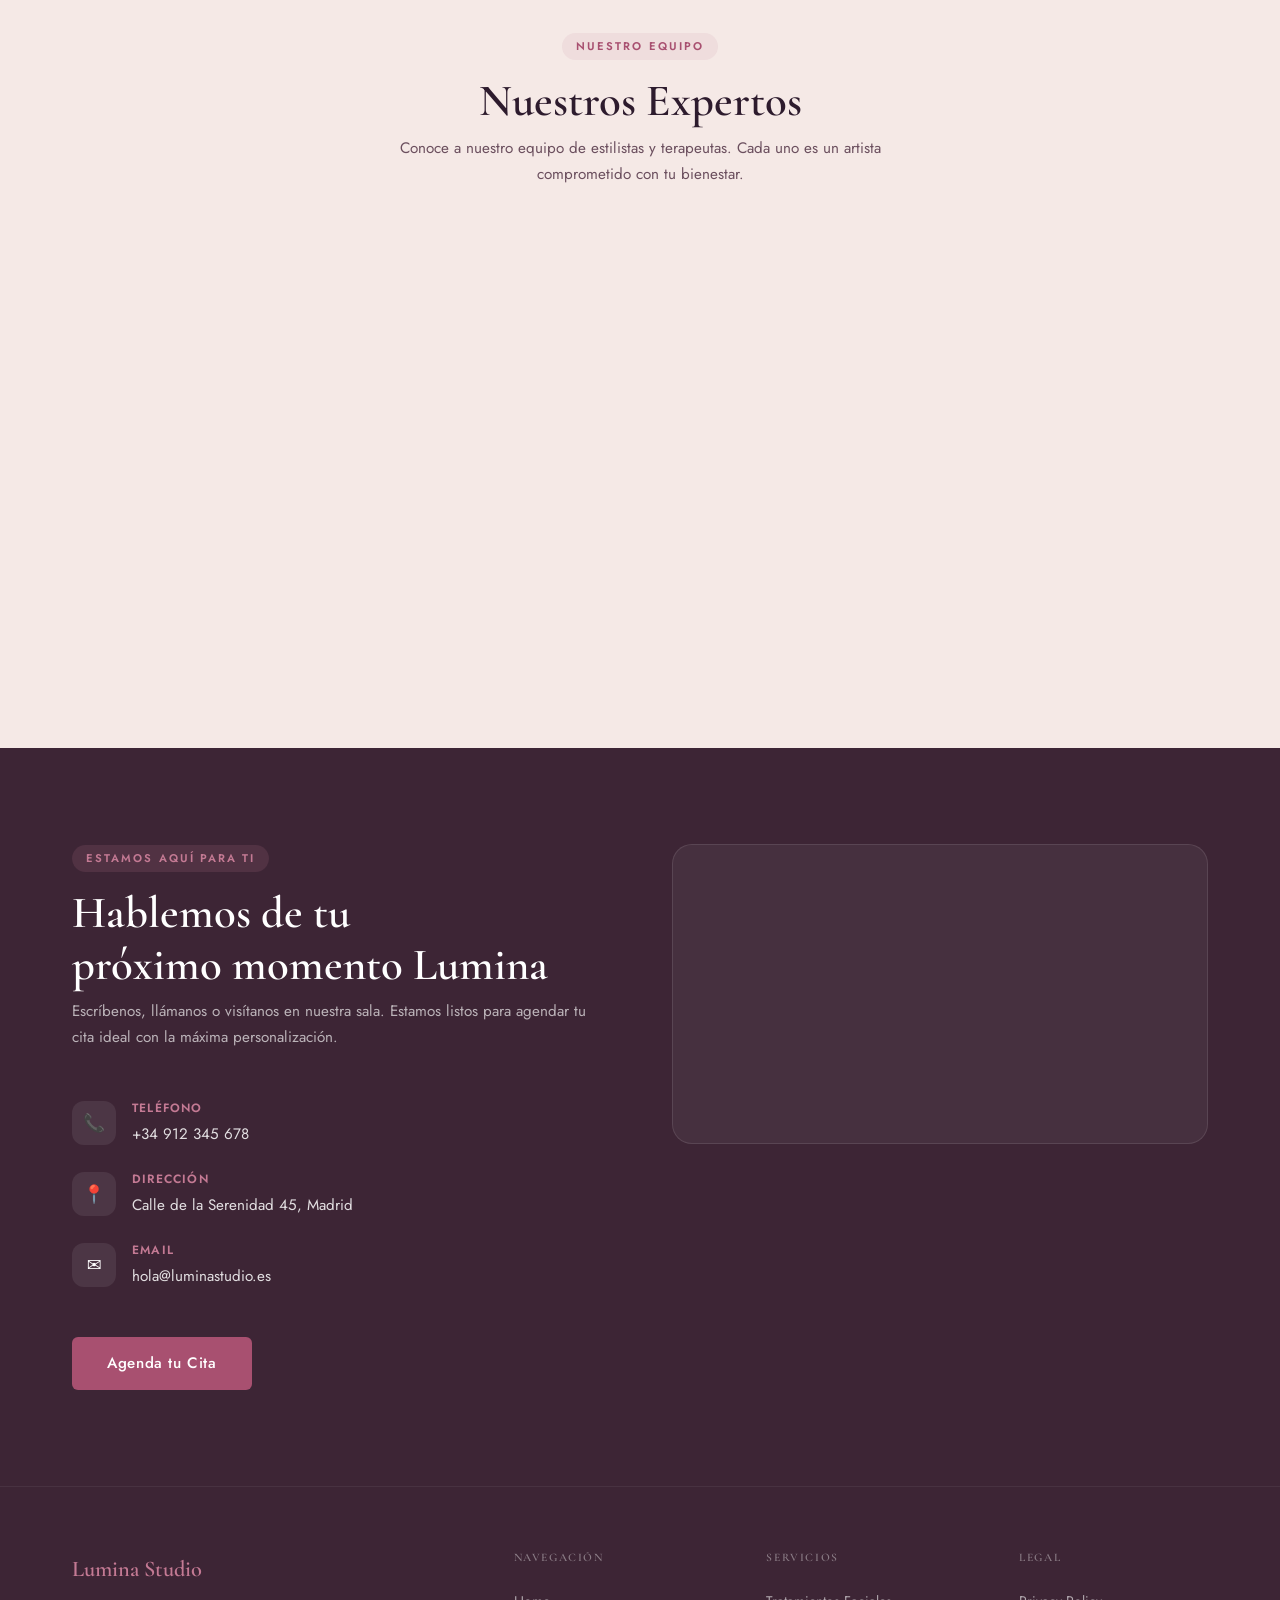
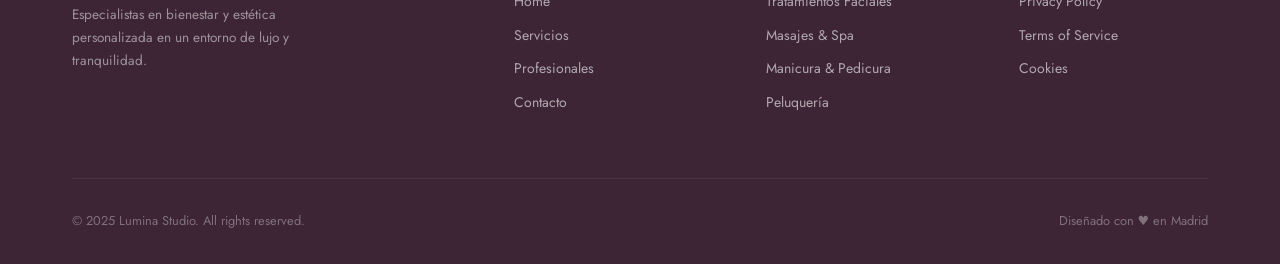
==== commit 6110946e: "feat: implement professional portal with appointment management, scheduling, and backend API routes" ====
--- a/frontend/index.html
+++ b/frontend/index.html
@@ -26,6 +26,7 @@
     <a href="booking.html" class="btn btn--primary" id="nav-book-btn">
       Reservar
     </a>
+    <a href="professional.html" class="btn btn--dark" id="nav-professional-btn">Eres profesional</a>
 
     <button class="nav__hamburger" id="hamburger" aria-label="Abrir menú">
       <span></span><span></span><span></span>
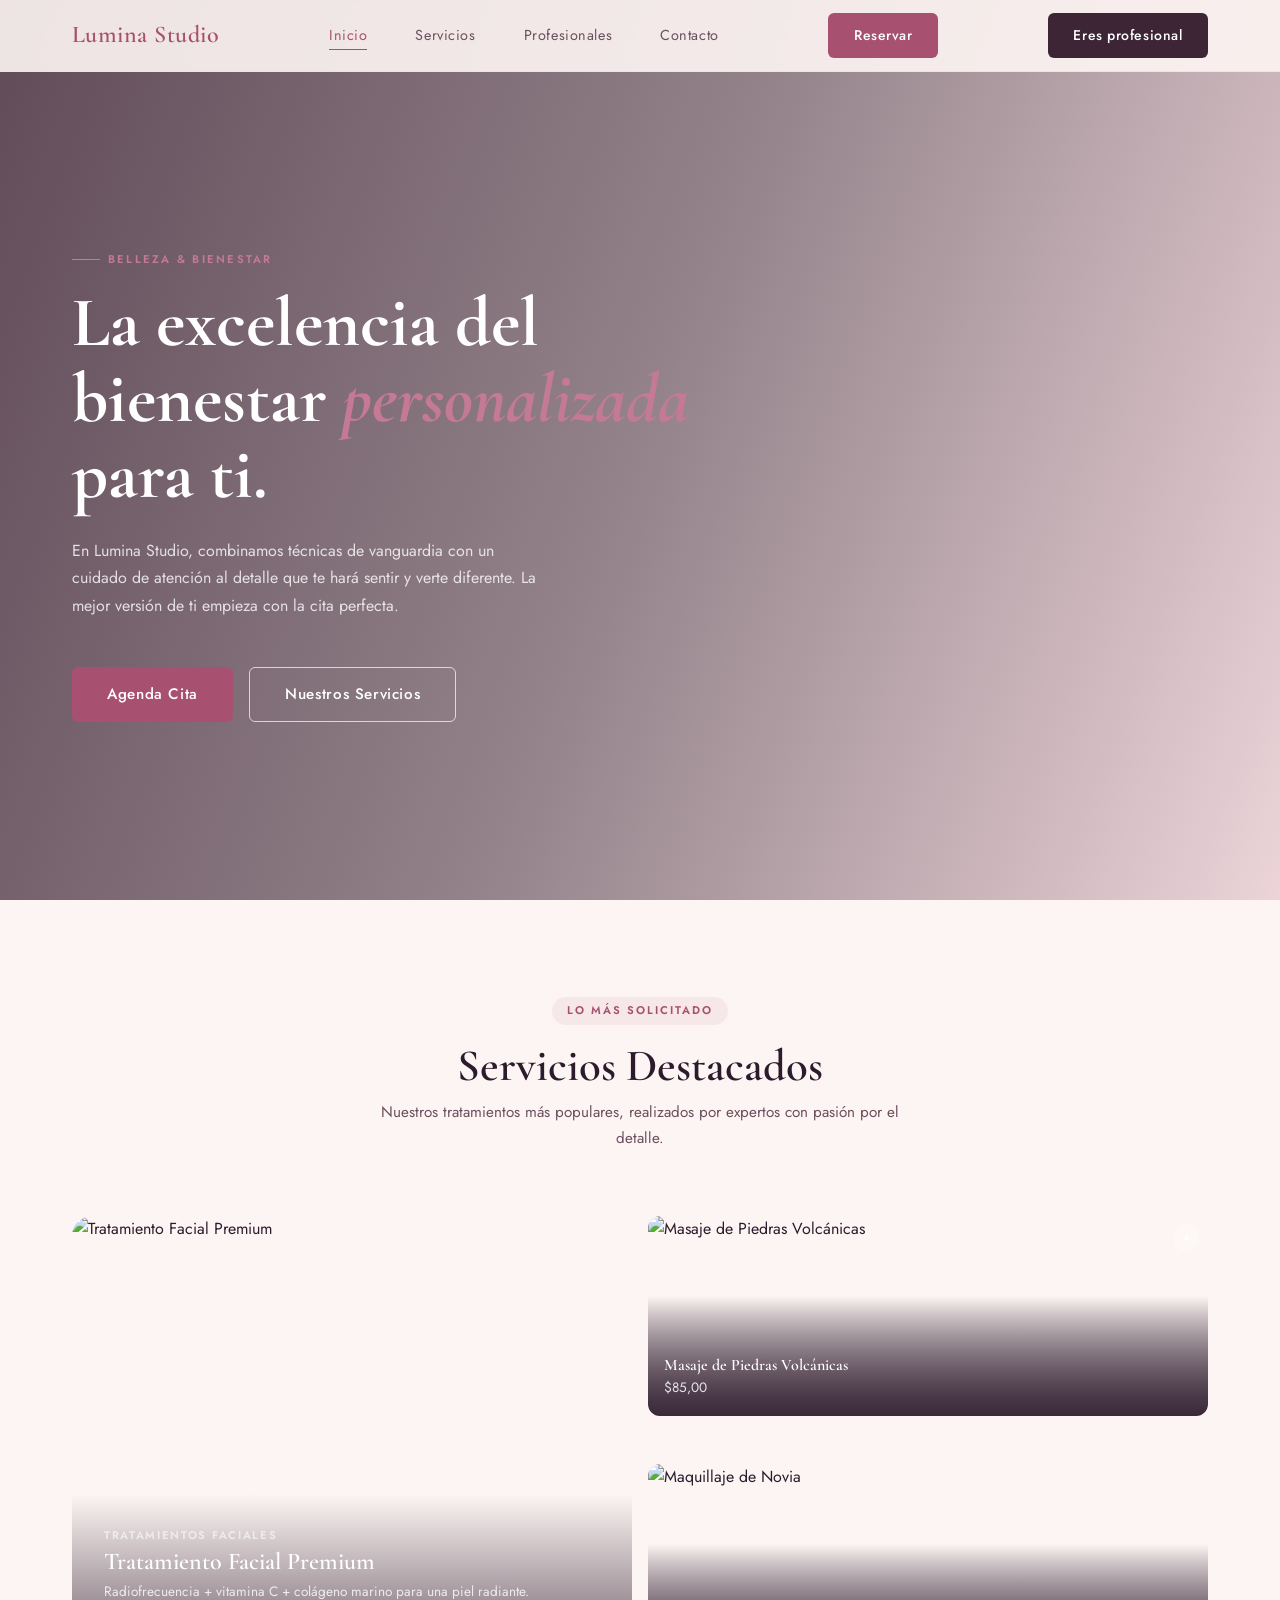
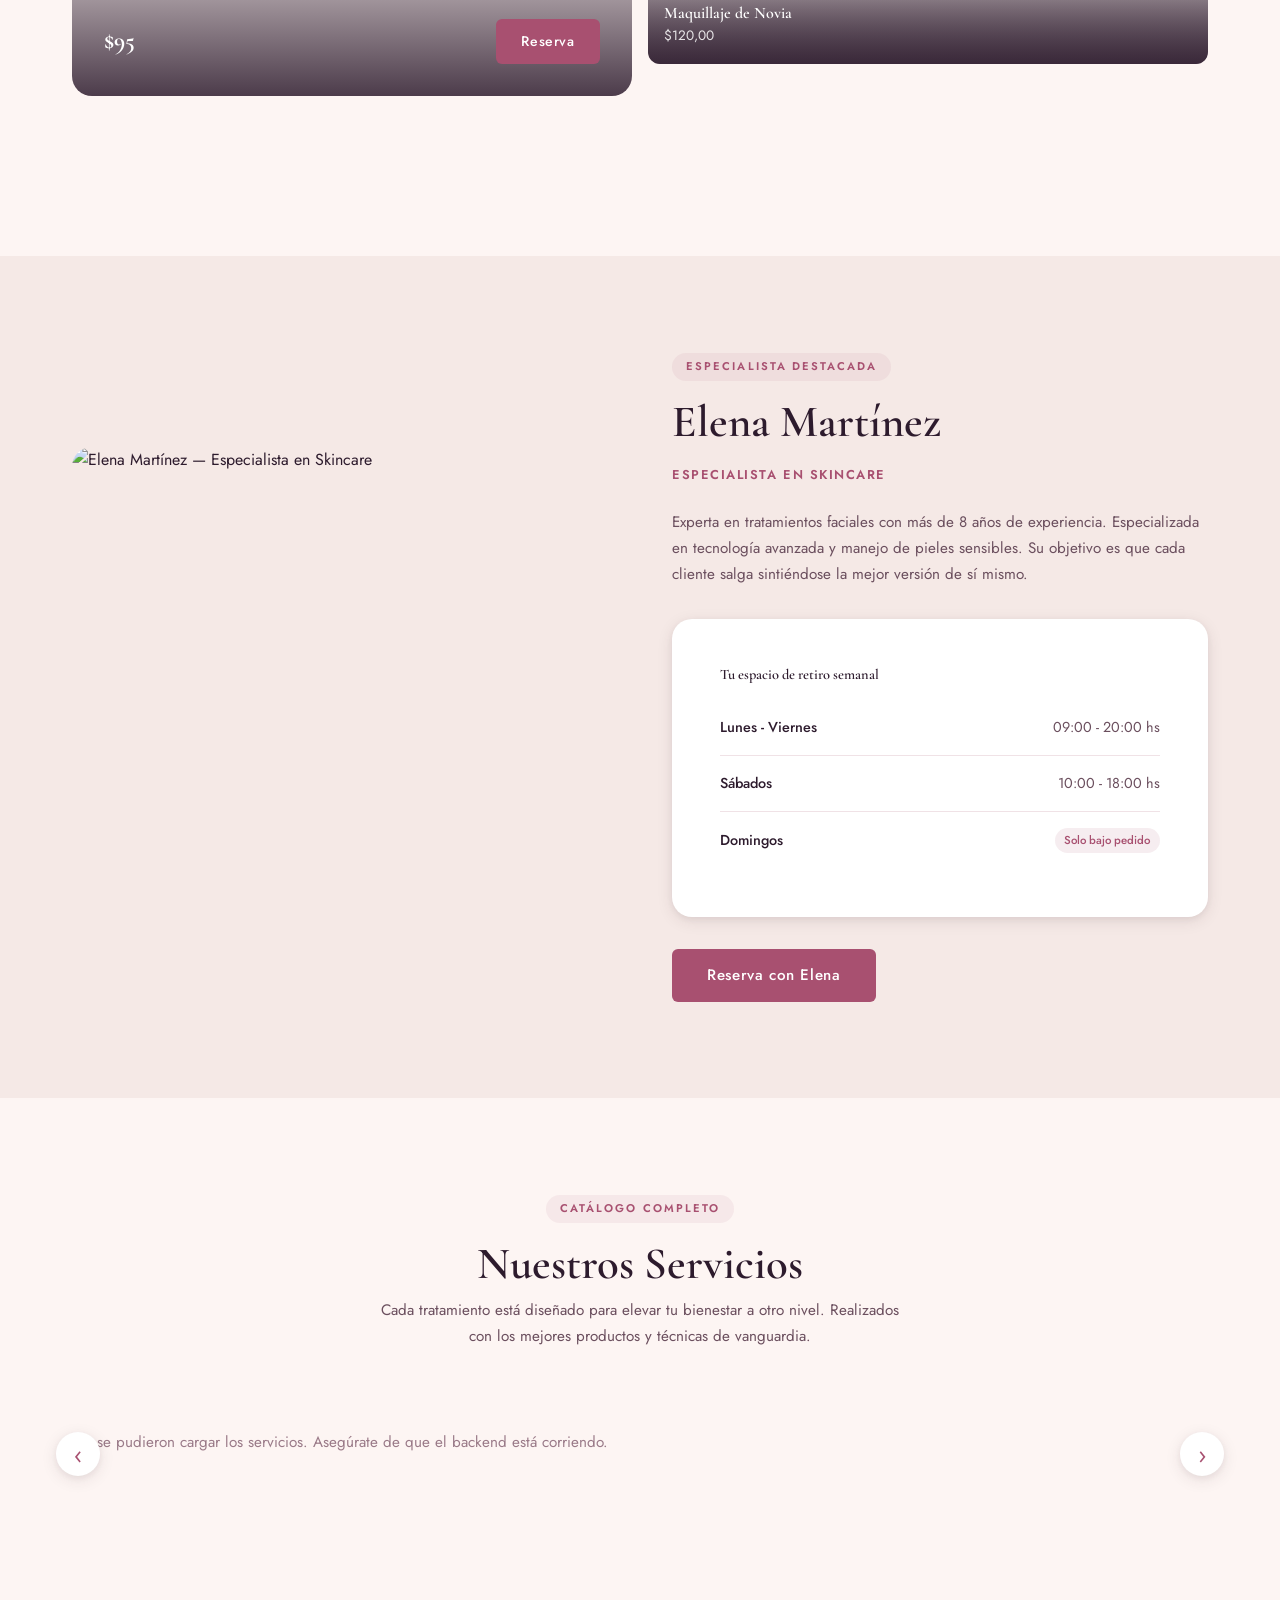
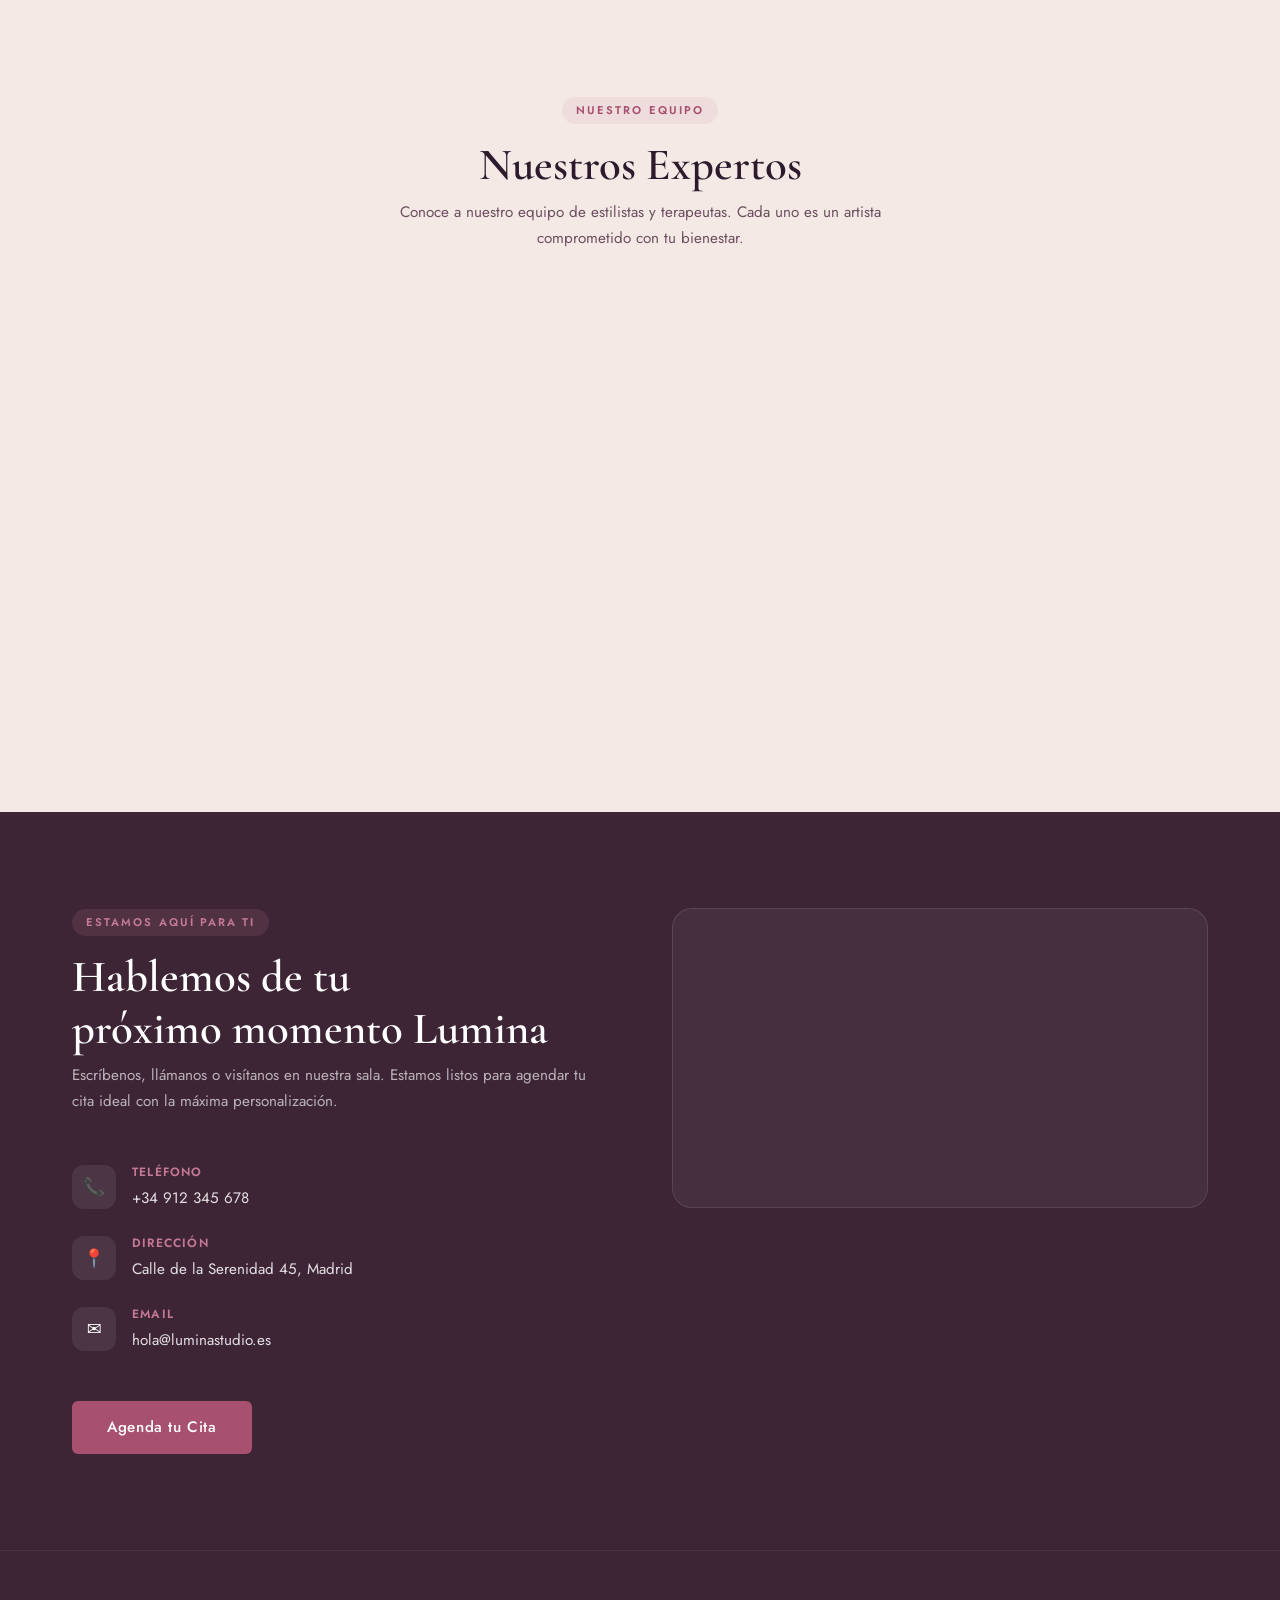
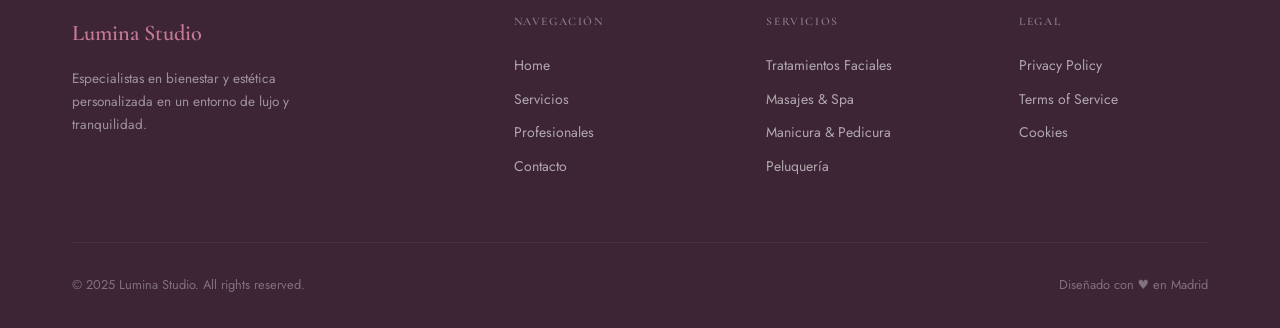
==== commit 277408e0: "fix front errors" ====
--- a/frontend/index.html
+++ b/frontend/index.html
@@ -158,11 +158,15 @@
       <h2 class="section-title" id="servicios-title">Nuestros Servicios</h2>
       <p class="section-subtitle">Cada tratamiento está diseñado para elevar tu bienestar a otro nivel. Realizados con los mejores productos y técnicas de vanguardia.</p>
     </div>
-    <div class="services-grid" id="services-grid" role="list" aria-label="Catálogo de servicios">
-      <!-- Populated by main.js -->
-      <div class="skeleton" style="height:340px;border-radius:20px"></div>
-      <div class="skeleton" style="height:340px;border-radius:20px"></div>
-      <div class="skeleton" style="height:340px;border-radius:20px"></div>
+    <div class="services-carousel">
+      <button class="carousel-nav carousel-nav--prev" id="services-prev" aria-label="Anterior">‹</button>
+      <div class="services-grid" id="services-grid" role="list" aria-label="Catálogo de servicios">
+        <!-- Populated by main.js -->
+        <div class="skeleton" style="height:340px;border-radius:20px"></div>
+        <div class="skeleton" style="height:340px;border-radius:20px"></div>
+        <div class="skeleton" style="height:340px;border-radius:20px"></div>
+      </div>
+      <button class="carousel-nav carousel-nav--next" id="services-next" aria-label="Siguiente">›</button>
     </div>
   </div>
 </section>
--- a/frontend/css/style.css
+++ b/frontend/css/style.css
@@ -4,907 +4,1025 @@
    Fonts: Cormorant Garamond (headings) + Jost (body)
    ═══════════════════════════════════════════════════════════════════════════ */
 
-@import url('https://fonts.googleapis.com/css2?family=Cormorant+Garamond:ital,wght@0,300;0,400;0,500;0,600;0,700;1,400;1,600&family=Jost:wght@300;400;500;600&display=swap');
+@import url("https://fonts.googleapis.com/css2?family=Cormorant+Garamond:ital,wght@0,300;0,400;0,500;0,600;0,700;1,400;1,600&family=Jost:wght@300;400;500;600&display=swap");
 
 /* ── CSS Custom Properties ────────────────────────────────────────────────── */
 :root {
-  /* Colors */
-  --clr-bg:           #FDF5F3;
-  --clr-bg-alt:       #F5E9E6;
-  --clr-primary:      #A85070;
-  --clr-primary-dark: #8B3A58;
-  --clr-primary-light:#C47A94;
-  --clr-dark:         #3D2535;
-  --clr-dark-alt:     #4A3040;
-  --clr-text:         #2D1B2D;
-  --clr-text-mid:     #6B4F5E;
-  --clr-text-muted:   #9A7A88;
-  --clr-white:        #FFFFFF;
-  --clr-border:       #E8D0D8;
-  --clr-border-light: #F0E2E6;
-
-  /* Typography */
-  --font-heading: 'Cormorant Garamond', Georgia, serif;
-  --font-body:    'Jost', system-ui, sans-serif;
-
-  /* Spacing */
-  --space-xs:   0.25rem;
-  --space-sm:   0.5rem;
-  --space-md:   1rem;
-  --space-lg:   1.5rem;
-  --space-xl:   2rem;
-  --space-2xl:  3rem;
-  --space-3xl:  4rem;
-  --space-4xl:  6rem;
-
-  /* Radii */
-  --radius-sm:  6px;
-  --radius-md:  12px;
-  --radius-lg:  20px;
-  --radius-xl:  32px;
-  --radius-full:9999px;
-
-  /* Shadows */
-  --shadow-sm:  0 1px 3px rgba(61,37,53,0.06), 0 1px 2px rgba(61,37,53,0.04);
-  --shadow-md:  0 4px 16px rgba(61,37,53,0.10), 0 2px 6px rgba(61,37,53,0.06);
-  --shadow-lg:  0 8px 32px rgba(61,37,53,0.14), 0 4px 12px rgba(61,37,53,0.08);
-  --shadow-xl:  0 20px 60px rgba(61,37,53,0.18);
-
-  /* Transitions */
-  --transition-fast:   150ms ease;
-  --transition-base:   250ms ease;
-  --transition-slow:   400ms ease;
-
-  /* Nav height */
-  --nav-h: 72px;
+    /* Colors */
+    --clr-bg: #fdf5f3;
+    --clr-bg-alt: #f5e9e6;
+    --clr-primary: #a85070;
+    --clr-primary-dark: #8b3a58;
+    --clr-primary-light: #c47a94;
+    --clr-dark: #3d2535;
+    --clr-dark-alt: #4a3040;
+    --clr-text: #2d1b2d;
+    --clr-text-mid: #6b4f5e;
+    --clr-text-muted: #9a7a88;
+    --clr-white: #ffffff;
+    --clr-border: #e8d0d8;
+    --clr-border-light: #f0e2e6;
+
+    /* Typography */
+    --font-heading: "Cormorant Garamond", Georgia, serif;
+    --font-body: "Jost", system-ui, sans-serif;
+
+    /* Spacing */
+    --space-xs: 0.25rem;
+    --space-sm: 0.5rem;
+    --space-md: 1rem;
+    --space-lg: 1.5rem;
+    --space-xl: 2rem;
+    --space-2xl: 3rem;
+    --space-3xl: 4rem;
+    --space-4xl: 6rem;
+
+    /* Radii */
+    --radius-sm: 6px;
+    --radius-md: 12px;
+    --radius-lg: 20px;
+    --radius-xl: 32px;
+    --radius-full: 9999px;
+
+    /* Shadows */
+    --shadow-sm:
+        0 1px 3px rgba(61, 37, 53, 0.06), 0 1px 2px rgba(61, 37, 53, 0.04);
+    --shadow-md:
+        0 4px 16px rgba(61, 37, 53, 0.1), 0 2px 6px rgba(61, 37, 53, 0.06);
+    --shadow-lg:
+        0 8px 32px rgba(61, 37, 53, 0.14), 0 4px 12px rgba(61, 37, 53, 0.08);
+    --shadow-xl: 0 20px 60px rgba(61, 37, 53, 0.18);
+
+    /* Transitions */
+    --transition-fast: 150ms ease;
+    --transition-base: 250ms ease;
+    --transition-slow: 400ms ease;
+
+    /* Nav height */
+    --nav-h: 72px;
 }
 
 /* ── Reset & Base ─────────────────────────────────────────────────────────── */
-*, *::before, *::after {
-  box-sizing: border-box;
-  margin: 0;
-  padding: 0;
+*,
+*::before,
+*::after {
+    box-sizing: border-box;
+    margin: 0;
+    padding: 0;
 }
 
 html {
-  scroll-behavior: smooth;
-  font-size: 16px;
+    scroll-behavior: smooth;
+    font-size: 16px;
 }
 
 body {
-  font-family: var(--font-body);
-  background-color: var(--clr-bg);
-  color: var(--clr-text);
-  line-height: 1.6;
-  -webkit-font-smoothing: antialiased;
-  overflow-x: hidden;
+    font-family: var(--font-body);
+    background-color: var(--clr-bg);
+    color: var(--clr-text);
+    line-height: 1.6;
+    -webkit-font-smoothing: antialiased;
+    overflow-x: hidden;
 }
 
 img {
-  display: block;
-  max-width: 100%;
-  height: auto;
+    display: block;
+    max-width: 100%;
+    height: auto;
 }
 
 a {
-  color: inherit;
-  text-decoration: none;
-}
-
-ul, ol {
-  list-style: none;
+    color: inherit;
+    text-decoration: none;
+}
+
+ul,
+ol {
+    list-style: none;
 }
 
 button {
-  cursor: pointer;
-  font-family: var(--font-body);
-  border: none;
-  background: none;
-}
-
-input, textarea, select {
-  font-family: var(--font-body);
+    cursor: pointer;
+    font-family: var(--font-body);
+    border: none;
+    background: none;
+}
+
+input,
+textarea,
+select {
+    font-family: var(--font-body);
 }
 
 /* ── Typography scale ─────────────────────────────────────────────────────── */
-h1, h2, h3, h4, h5 {
-  font-family: var(--font-heading);
-  line-height: 1.15;
-  font-weight: 600;
-  color: var(--clr-text);
-}
-
-h1 { font-size: clamp(2.4rem, 6vw, 4rem); }
-h2 { font-size: clamp(1.8rem, 4vw, 2.8rem); }
-h3 { font-size: clamp(1.3rem, 2.5vw, 1.8rem); }
-h4 { font-size: 1.2rem; }
+h1,
+h2,
+h3,
+h4,
+h5 {
+    font-family: var(--font-heading);
+    line-height: 1.15;
+    font-weight: 600;
+    color: var(--clr-text);
+}
+
+h1 {
+    font-size: clamp(2.4rem, 6vw, 4rem);
+}
+h2 {
+    font-size: clamp(1.8rem, 4vw, 2.8rem);
+}
+h3 {
+    font-size: clamp(1.3rem, 2.5vw, 1.8rem);
+}
+h4 {
+    font-size: 1.2rem;
+}
 
 p {
-  color: var(--clr-text-mid);
-  font-size: 0.95rem;
-  line-height: 1.7;
+    color: var(--clr-text-mid);
+    font-size: 0.95rem;
+    line-height: 1.7;
 }
 
 /* ── Layout utilities ─────────────────────────────────────────────────────── */
 .container {
-  width: 100%;
-  max-width: 1200px;
-  margin-inline: auto;
-  padding-inline: var(--space-xl);
+    width: 100%;
+    max-width: 1200px;
+    margin-inline: auto;
+    padding-inline: var(--space-xl);
 }
 
 .section {
-  padding-block: var(--space-4xl);
+    padding-block: var(--space-4xl);
 }
 
 .section--alt {
-  background-color: var(--clr-bg-alt);
+    background-color: var(--clr-bg-alt);
 }
 
 /* ── Navigation ───────────────────────────────────────────────────────────── */
 .nav {
-  position: fixed;
-  top: 0;
-  left: 0;
-  right: 0;
-  z-index: 100;
-  height: var(--nav-h);
-  display: flex;
-  align-items: center;
-  background: rgba(253, 245, 243, 0.90);
-  backdrop-filter: blur(12px);
-  -webkit-backdrop-filter: blur(12px);
-  border-bottom: 1px solid var(--clr-border-light);
-  transition: background var(--transition-base), box-shadow var(--transition-base);
+    position: fixed;
+    top: 0;
+    left: 0;
+    right: 0;
+    z-index: 100;
+    height: var(--nav-h);
+    display: flex;
+    align-items: center;
+    background: rgba(253, 245, 243, 0.9);
+    backdrop-filter: blur(12px);
+    -webkit-backdrop-filter: blur(12px);
+    border-bottom: 1px solid var(--clr-border-light);
+    transition:
+        background var(--transition-base),
+        box-shadow var(--transition-base);
 }
 
 .nav.scrolled {
-  background: rgba(253, 245, 243, 0.97);
-  box-shadow: var(--shadow-sm);
+    background: rgba(253, 245, 243, 0.97);
+    box-shadow: var(--shadow-sm);
 }
 
 .nav__inner {
-  display: flex;
-  align-items: center;
-  justify-content: space-between;
-  width: 100%;
-  max-width: 1200px;
-  margin-inline: auto;
-  padding-inline: var(--space-xl);
+    display: flex;
+    align-items: center;
+    justify-content: space-between;
+    width: 100%;
+    max-width: 1200px;
+    margin-inline: auto;
+    padding-inline: var(--space-xl);
 }
 
 .nav__logo {
-  font-family: var(--font-heading);
-  font-size: 1.5rem;
-  font-weight: 600;
-  color: var(--clr-primary);
-  letter-spacing: 0.02em;
+    font-family: var(--font-heading);
+    font-size: 1.5rem;
+    font-weight: 600;
+    color: var(--clr-primary);
+    letter-spacing: 0.02em;
 }
 
 .nav__links {
-  display: flex;
-  gap: var(--space-2xl);
-  align-items: center;
+    display: flex;
+    gap: var(--space-2xl);
+    align-items: center;
 }
 
 .nav__links a {
-  font-size: 0.9rem;
-  font-weight: 400;
-  color: var(--clr-text-mid);
-  letter-spacing: 0.04em;
-  position: relative;
-  transition: color var(--transition-fast);
+    font-size: 0.9rem;
+    font-weight: 400;
+    color: var(--clr-text-mid);
+    letter-spacing: 0.04em;
+    position: relative;
+    transition: color var(--transition-fast);
 }
 
 .nav__links a::after {
-  content: '';
-  position: absolute;
-  bottom: -3px;
-  left: 0;
-  width: 0;
-  height: 1px;
-  background: var(--clr-primary);
-  transition: width var(--transition-base);
+    content: "";
+    position: absolute;
+    bottom: -3px;
+    left: 0;
+    width: 0;
+    height: 1px;
+    background: var(--clr-primary);
+    transition: width var(--transition-base);
 }
 
 .nav__links a:hover,
 .nav__links a.active {
-  color: var(--clr-primary);
+    color: var(--clr-primary);
 }
 
 .nav__links a:hover::after,
 .nav__links a.active::after {
-  width: 100%;
+    width: 100%;
 }
 
 /* ── Buttons ──────────────────────────────────────────────────────────────── */
 .btn {
-  display: inline-flex;
-  align-items: center;
-  justify-content: center;
-  gap: var(--space-sm);
-  padding: 0.7rem 1.6rem;
-  border-radius: var(--radius-sm);
-  font-size: 0.875rem;
-  font-weight: 500;
-  letter-spacing: 0.04em;
-  transition: all var(--transition-base);
-  white-space: nowrap;
+    display: inline-flex;
+    align-items: center;
+    justify-content: center;
+    gap: var(--space-sm);
+    padding: 0.7rem 1.6rem;
+    border-radius: var(--radius-sm);
+    font-size: 0.875rem;
+    font-weight: 500;
+    letter-spacing: 0.04em;
+    transition: all var(--transition-base);
+    white-space: nowrap;
 }
 
 .btn--primary {
-  background: var(--clr-primary);
-  color: var(--clr-white);
+    background: var(--clr-primary);
+    color: var(--clr-white);
 }
 .btn--primary:hover {
-  background: var(--clr-primary-dark);
-  transform: translateY(-1px);
-  box-shadow: 0 6px 20px rgba(168, 80, 112, 0.35);
+    background: var(--clr-primary-dark);
+    transform: translateY(-1px);
+    box-shadow: 0 6px 20px rgba(168, 80, 112, 0.35);
 }
 
 .btn--dark {
-  background: var(--clr-dark);
-  color: var(--clr-white);
+    background: var(--clr-dark);
+    color: var(--clr-white);
 }
 .btn--dark:hover {
-  background: var(--clr-dark-alt);
-  transform: translateY(-1px);
-  box-shadow: 0 6px 20px rgba(61, 37, 53, 0.35);
+    background: var(--clr-dark-alt);
+    transform: translateY(-1px);
+    box-shadow: 0 6px 20px rgba(61, 37, 53, 0.35);
 }
 
 .btn--outline {
-  background: transparent;
-  color: var(--clr-white);
-  border: 1.5px solid rgba(255, 255, 255, 0.7);
+    background: transparent;
+    color: var(--clr-white);
+    border: 1.5px solid rgba(255, 255, 255, 0.7);
 }
 .btn--outline:hover {
-  background: rgba(255, 255, 255, 0.12);
-  border-color: var(--clr-white);
+    background: rgba(255, 255, 255, 0.12);
+    border-color: var(--clr-white);
 }
 
 .btn--lg {
-  padding: 0.9rem 2.2rem;
-  font-size: 0.95rem;
+    padding: 0.9rem 2.2rem;
+    font-size: 0.95rem;
 }
 
 /* ── Section labels ───────────────────────────────────────────────────────── */
 .section-label {
-  display: inline-block;
-  font-size: 0.7rem;
-  font-weight: 600;
-  letter-spacing: 0.18em;
-  text-transform: uppercase;
-  color: var(--clr-primary);
-  background: rgba(168, 80, 112, 0.08);
-  padding: 0.3rem 0.9rem;
-  border-radius: var(--radius-full);
-  margin-bottom: var(--space-md);
+    display: inline-block;
+    font-size: 0.7rem;
+    font-weight: 600;
+    letter-spacing: 0.18em;
+    text-transform: uppercase;
+    color: var(--clr-primary);
+    background: rgba(168, 80, 112, 0.08);
+    padding: 0.3rem 0.9rem;
+    border-radius: var(--radius-full);
+    margin-bottom: var(--space-md);
 }
 
 .section-title {
-  margin-bottom: var(--space-sm);
+    margin-bottom: var(--space-sm);
 }
 
 .section-subtitle {
-  max-width: 540px;
-  margin-bottom: var(--space-2xl);
+    max-width: 540px;
+    margin-bottom: var(--space-2xl);
 }
 
 .section-header {
-  text-align: center;
-  margin-bottom: var(--space-3xl);
+    text-align: center;
+    margin-bottom: var(--space-3xl);
 }
 
 .section-header .section-subtitle {
-  margin-inline: auto;
+    margin-inline: auto;
 }
 
 /* ── Hero ─────────────────────────────────────────────────────────────────── */
 .hero {
-  position: relative;
-  min-height: 100vh;
-  display: flex;
-  align-items: center;
-  overflow: hidden;
-  padding-top: var(--nav-h);
+    position: relative;
+    min-height: 100vh;
+    display: flex;
+    align-items: center;
+    overflow: hidden;
+    padding-top: var(--nav-h);
 }
 
 .hero__bg {
-  position: absolute;
-  inset: 0;
-  background-image: url('https://images.unsplash.com/photo-1544161515-4ab6ce6db874?w=1600&q=85');
-  background-size: cover;
-  background-position: center;
-  transform: scale(1.04);
-  transition: transform 8s ease;
+    position: absolute;
+    inset: 0;
+    background-image: url("https://images.unsplash.com/photo-1544161515-4ab6ce6db874?w=1600&q=85");
+    background-size: cover;
+    background-position: center;
+    transform: scale(1.04);
+    transition: transform 8s ease;
 }
 
 .hero__bg::after {
-  content: '';
-  position: absolute;
-  inset: 0;
-  background: linear-gradient(
-    110deg,
-    rgba(61, 37, 53, 0.82) 0%,
-    rgba(61, 37, 53, 0.55) 50%,
-    rgba(168, 80, 112, 0.20) 100%
-  );
+    content: "";
+    position: absolute;
+    inset: 0;
+    background: linear-gradient(
+        110deg,
+        rgba(61, 37, 53, 0.82) 0%,
+        rgba(61, 37, 53, 0.55) 50%,
+        rgba(168, 80, 112, 0.2) 100%
+    );
 }
 
 .hero.loaded .hero__bg {
-  transform: scale(1);
+    transform: scale(1);
 }
 
 .hero__content {
-  position: relative;
-  z-index: 2;
-  max-width: 620px;
-  animation: heroFadeIn 1s ease forwards;
+    position: relative;
+    z-index: 2;
+    max-width: 620px;
+    animation: heroFadeIn 1s ease forwards;
 }
 
 @keyframes heroFadeIn {
-  from { opacity: 0; transform: translateY(30px); }
-  to   { opacity: 1; transform: translateY(0); }
+    from {
+        opacity: 0;
+        transform: translateY(30px);
+    }
+    to {
+        opacity: 1;
+        transform: translateY(0);
+    }
 }
 
 .hero__eyebrow {
-  font-size: 0.7rem;
-  font-weight: 600;
-  letter-spacing: 0.2em;
-  text-transform: uppercase;
-  color: var(--clr-primary-light);
-  margin-bottom: var(--space-md);
-  display: flex;
-  align-items: center;
-  gap: var(--space-sm);
+    font-size: 0.7rem;
+    font-weight: 600;
+    letter-spacing: 0.2em;
+    text-transform: uppercase;
+    color: var(--clr-primary-light);
+    margin-bottom: var(--space-md);
+    display: flex;
+    align-items: center;
+    gap: var(--space-sm);
 }
 
 .hero__eyebrow::before {
-  content: '';
-  display: block;
-  width: 28px;
-  height: 1px;
-  background: var(--clr-primary-light);
+    content: "";
+    display: block;
+    width: 28px;
+    height: 1px;
+    background: var(--clr-primary-light);
 }
 
 .hero__title {
-  font-size: clamp(2.6rem, 7vw, 4.4rem);
-  font-weight: 700;
-  color: var(--clr-white);
-  line-height: 1.08;
-  margin-bottom: var(--space-lg);
+    font-size: clamp(2.6rem, 7vw, 4.4rem);
+    font-weight: 700;
+    color: var(--clr-white);
+    line-height: 1.08;
+    margin-bottom: var(--space-lg);
 }
 
 .hero__title em {
-  font-style: italic;
-  color: var(--clr-primary-light);
+    font-style: italic;
+    color: var(--clr-primary-light);
 }
 
 .hero__desc {
-  color: rgba(255, 255, 255, 0.80);
-  font-size: 1rem;
-  line-height: 1.7;
-  margin-bottom: var(--space-2xl);
-  max-width: 480px;
+    color: rgba(255, 255, 255, 0.8);
+    font-size: 1rem;
+    line-height: 1.7;
+    margin-bottom: var(--space-2xl);
+    max-width: 480px;
 }
 
 .hero__cta {
-  display: flex;
-  gap: var(--space-md);
-  flex-wrap: wrap;
-}
-
-/* ── Services grid ────────────────────────────────────────────────────────── */
+    display: flex;
+    gap: var(--space-md);
+    flex-wrap: wrap;
+}
+
+/* ── Services grid & Carousel ────────────────────────────────────────────── */
+.services-carousel {
+    position: relative;
+    margin: 0 calc(var(--space-md) * -1);
+    padding: 0 var(--space-md);
+}
+
 .services-grid {
-  display: grid;
-  grid-template-columns: repeat(auto-fill, minmax(280px, 1fr));
-  gap: var(--space-xl);
+    display: flex;
+    overflow-x: auto;
+    gap: var(--space-xl);
+    padding: var(--space-md) 0 var(--space-2xl);
+    scroll-snap-type: x mandatory;
+    scrollbar-width: none; /* Firefox */
+    -ms-overflow-style: none; /* IE/Edge */
+}
+
+.services-grid::-webkit-scrollbar {
+    display: none; /* Chrome/Safari */
 }
 
 .service-card {
-  background: var(--clr-white);
-  border-radius: var(--radius-lg);
-  overflow: hidden;
-  box-shadow: var(--shadow-sm);
-  transition: transform var(--transition-base), box-shadow var(--transition-base);
-  cursor: pointer;
+    flex: 0 0 300px;
+    scroll-snap-align: start;
+    background: var(--clr-white);
+    border-radius: var(--radius-lg);
+    overflow: hidden;
+    box-shadow: var(--shadow-sm);
+    transition:
+        transform var(--transition-base),
+        box-shadow var(--transition-base);
+    cursor: pointer;
+}
+
+.carousel-nav {
+    position: absolute;
+    top: 45%;
+    transform: translateY(-50%);
+    width: 44px;
+    height: 44px;
+    border-radius: 50%;
+    border: none;
+    background: var(--clr-white);
+    color: var(--clr-primary);
+    font-size: 1.5rem;
+    display: flex;
+    align-items: center;
+    justify-content: center;
+    box-shadow: var(--shadow-md);
+    cursor: pointer;
+    z-index: 10;
+    transition: all var(--transition-base);
+}
+
+.carousel-nav:hover {
+    background: var(--clr-primary);
+    color: var(--clr-white);
+}
+
+.carousel-nav--prev {
+    left: 0;
+}
+.carousel-nav--next {
+    right: 0;
+}
+
+@media (max-width: 768px) {
+    .carousel-nav {
+        display: none;
+    }
+    .service-card {
+        flex: 0 0 260px;
+    }
 }
 
 .service-card:hover {
-  transform: translateY(-6px);
-  box-shadow: var(--shadow-lg);
+    transform: translateY(-6px);
+    box-shadow: var(--shadow-lg);
 }
 
 .service-card__img-wrap {
-  position: relative;
-  height: 220px;
-  overflow: hidden;
+    position: relative;
+    height: 220px;
+    overflow: hidden;
 }
 
 .service-card__img-wrap img {
-  width: 100%;
-  height: 100%;
-  object-fit: cover;
-  transition: transform var(--transition-slow);
+    width: 100%;
+    height: 100%;
+    object-fit: cover;
+    transition: transform var(--transition-slow);
 }
 
 .service-card:hover .service-card__img-wrap img {
-  transform: scale(1.06);
+    transform: scale(1.06);
 }
 
 .service-card__badge {
-  position: absolute;
-  top: var(--space-md);
-  right: var(--space-md);
-  background: rgba(61, 37, 53, 0.80);
-  color: var(--clr-white);
-  font-size: 0.72rem;
-  font-weight: 500;
-  padding: 0.3rem 0.7rem;
-  border-radius: var(--radius-full);
-  backdrop-filter: blur(6px);
+    position: absolute;
+    top: var(--space-md);
+    right: var(--space-md);
+    background: rgba(61, 37, 53, 0.8);
+    color: var(--clr-white);
+    font-size: 0.72rem;
+    font-weight: 500;
+    padding: 0.3rem 0.7rem;
+    border-radius: var(--radius-full);
+    backdrop-filter: blur(6px);
 }
 
 .service-card__body {
-  padding: var(--space-lg);
+    padding: var(--space-lg);
 }
 
 .service-card__header {
-  display: flex;
-  justify-content: space-between;
-  align-items: flex-start;
-  margin-bottom: var(--space-sm);
+    display: flex;
+    justify-content: space-between;
+    align-items: flex-start;
+    margin-bottom: var(--space-sm);
 }
 
 .service-card__name {
-  font-size: 1.15rem;
-  font-weight: 600;
+    font-size: 1.15rem;
+    font-weight: 600;
 }
 
 .service-card__price {
-  font-family: var(--font-heading);
-  font-size: 1.3rem;
-  font-weight: 700;
-  color: var(--clr-primary);
-  white-space: nowrap;
+    font-family: var(--font-heading);
+    font-size: 1.3rem;
+    font-weight: 700;
+    color: var(--clr-primary);
+    white-space: nowrap;
 }
 
 .service-card__desc {
-  font-size: 0.85rem;
-  color: var(--clr-text-muted);
-  line-height: 1.6;
-  margin-bottom: var(--space-lg);
-  display: -webkit-box;
-  -webkit-line-clamp: 3;
-  -webkit-box-orient: vertical;
-  overflow: hidden;
+    font-size: 0.85rem;
+    color: var(--clr-text-muted);
+    line-height: 1.6;
+    margin-bottom: var(--space-lg);
+    display: -webkit-box;
+    -webkit-line-clamp: 3;
+    -webkit-box-orient: vertical;
+    overflow: hidden;
 }
 
 /* ── Featured service (big card) ──────────────────────────────────────────── */
 .services-featured {
-  display: grid;
-  grid-template-columns: 1fr 1fr;
-  grid-template-rows: auto auto;
-  gap: var(--space-md);
-  margin-bottom: var(--space-3xl);
+    display: grid;
+    grid-template-columns: 1fr 1fr;
+    grid-template-rows: auto auto;
+    gap: var(--space-md);
+    margin-bottom: var(--space-3xl);
 }
 
 .service-card--featured {
-  grid-row: 1 / 3;
-  border-radius: var(--radius-lg);
-  overflow: hidden;
-  position: relative;
-  min-height: 480px;
+    grid-row: 1 / 3;
+    border-radius: var(--radius-lg);
+    overflow: hidden;
+    position: relative;
+    min-height: 480px;
 }
 
 .service-card--featured img {
-  width: 100%;
-  height: 100%;
-  object-fit: cover;
+    width: 100%;
+    height: 100%;
+    object-fit: cover;
 }
 
 .service-card--featured .service-card__overlay {
-  position: absolute;
-  bottom: 0;
-  left: 0;
-  right: 0;
-  padding: var(--space-xl);
-  background: linear-gradient(transparent, rgba(45, 27, 45, 0.85));
-  color: var(--clr-white);
+    position: absolute;
+    bottom: 0;
+    left: 0;
+    right: 0;
+    padding: var(--space-xl);
+    background: linear-gradient(transparent, rgba(45, 27, 45, 0.85));
+    color: var(--clr-white);
 }
 
 .service-card--featured .service-card__overlay h3 {
-  color: var(--clr-white);
-  font-size: 1.5rem;
-  margin-bottom: var(--space-xs);
+    color: var(--clr-white);
+    font-size: 1.5rem;
+    margin-bottom: var(--space-xs);
 }
 
 .service-card--featured .service-card__overlay p {
-  color: rgba(255,255,255,0.8);
-  font-size: 0.85rem;
-  margin-bottom: var(--space-md);
+    color: rgba(255, 255, 255, 0.8);
+    font-size: 0.85rem;
+    margin-bottom: var(--space-md);
 }
 
 .service-card--sm {
-  border-radius: var(--radius-md);
-  overflow: hidden;
-  position: relative;
-  height: 200px;
+    border-radius: var(--radius-md);
+    overflow: hidden;
+    position: relative;
+    height: 200px;
 }
 
 .service-card--sm img {
-  width: 100%;
-  height: 100%;
-  object-fit: cover;
+    width: 100%;
+    height: 100%;
+    object-fit: cover;
 }
 
 .service-card--sm .card-label {
-  position: absolute;
-  bottom: var(--space-md);
-  left: var(--space-md);
-  right: var(--space-md);
+    position: absolute;
+    bottom: var(--space-md);
+    left: var(--space-md);
+    right: var(--space-md);
 }
 
 .service-card--sm .card-label h4 {
-  color: var(--clr-white);
-  font-size: 1rem;
+    color: var(--clr-white);
+    font-size: 1rem;
 }
 
 .service-card--sm .card-label span {
-  color: rgba(255,255,255,0.85);
-  font-size: 0.85rem;
+    color: rgba(255, 255, 255, 0.85);
+    font-size: 0.85rem;
 }
 
 .service-card--sm::after {
-  content: '';
-  position: absolute;
-  inset: 0;
-  background: linear-gradient(transparent 40%, rgba(45,27,45,0.75));
+    content: "";
+    position: absolute;
+    inset: 0;
+    background: linear-gradient(transparent 40%, rgba(45, 27, 45, 0.75));
 }
 
 .service-card--sm .card-label {
-  z-index: 1;
+    z-index: 1;
 }
 
 /* ── Professionals ─────────────────────────────────────────────────────────── */
 .professionals-grid {
-  display: grid;
-  grid-template-columns: repeat(auto-fill, minmax(280px, 1fr));
-  gap: var(--space-xl);
+    display: grid;
+    grid-template-columns: repeat(auto-fill, minmax(280px, 1fr));
+    gap: var(--space-xl);
 }
 
 .professional-card {
-  background: var(--clr-white);
-  border-radius: var(--radius-lg);
-  overflow: hidden;
-  box-shadow: var(--shadow-sm);
-  transition: transform var(--transition-base), box-shadow var(--transition-base);
-  text-align: center;
+    background: var(--clr-white);
+    border-radius: var(--radius-lg);
+    overflow: hidden;
+    box-shadow: var(--shadow-sm);
+    transition:
+        transform var(--transition-base),
+        box-shadow var(--transition-base);
+    text-align: center;
 }
 
 .professional-card:hover {
-  transform: translateY(-6px);
-  box-shadow: var(--shadow-lg);
+    transform: translateY(-6px);
+    box-shadow: var(--shadow-lg);
 }
 
 .professional-card__img {
-  width: 100%;
-  height: 260px;
-  object-fit: cover;
-  object-position: top;
+    width: 100%;
+    height: 260px;
+    object-fit: cover;
+    object-position: top;
 }
 
 .professional-card__body {
-  padding: var(--space-xl);
+    padding: var(--space-xl);
 }
 
 .professional-card__name {
-  font-size: 1.3rem;
-  margin-bottom: 0.2rem;
+    font-size: 1.3rem;
+    margin-bottom: 0.2rem;
 }
 
 .professional-card__title {
-  font-size: 0.8rem;
-  font-weight: 500;
-  letter-spacing: 0.1em;
-  text-transform: uppercase;
-  color: var(--clr-primary);
-  margin-bottom: var(--space-sm);
+    font-size: 0.8rem;
+    font-weight: 500;
+    letter-spacing: 0.1em;
+    text-transform: uppercase;
+    color: var(--clr-primary);
+    margin-bottom: var(--space-sm);
 }
 
 .professional-card__bio {
-  font-size: 0.85rem;
-  color: var(--clr-text-muted);
-  line-height: 1.6;
-  margin-bottom: var(--space-md);
+    font-size: 0.85rem;
+    color: var(--clr-text-muted);
+    line-height: 1.6;
+    margin-bottom: var(--space-md);
 }
 
 .rating {
-  display: flex;
-  align-items: center;
-  justify-content: center;
-  gap: 0.3rem;
-  font-size: 0.85rem;
-  color: var(--clr-text-mid);
+    display: flex;
+    align-items: center;
+    justify-content: center;
+    gap: 0.3rem;
+    font-size: 0.85rem;
+    color: var(--clr-text-mid);
 }
 
 .rating__stars {
-  color: #D4A853;
-  font-size: 0.9rem;
+    color: #d4a853;
+    font-size: 0.9rem;
 }
 
 /* ── Working hours ────────────────────────────────────────────────────────── */
 .hours-card {
-  background: var(--clr-white);
-  border-radius: var(--radius-lg);
-  padding: var(--space-2xl);
-  box-shadow: var(--shadow-md);
+    background: var(--clr-white);
+    border-radius: var(--radius-lg);
+    padding: var(--space-2xl);
+    box-shadow: var(--shadow-md);
 }
 
 .hours-row {
-  display: flex;
-  justify-content: space-between;
-  align-items: center;
-  padding: var(--space-md) 0;
-  border-bottom: 1px solid var(--clr-border-light);
-  font-size: 0.9rem;
-}
-
-.hours-row:last-child { border-bottom: none; }
-
-.hours-row__day { font-weight: 500; }
-
-.hours-row__time { color: var(--clr-text-mid); }
+    display: flex;
+    justify-content: space-between;
+    align-items: center;
+    padding: var(--space-md) 0;
+    border-bottom: 1px solid var(--clr-border-light);
+    font-size: 0.9rem;
+}
+
+.hours-row:last-child {
+    border-bottom: none;
+}
+
+.hours-row__day {
+    font-weight: 500;
+}
+
+.hours-row__time {
+    color: var(--clr-text-mid);
+}
 
 .hours-row__badge {
-  font-size: 0.72rem;
-  padding: 0.2rem 0.6rem;
-  border-radius: var(--radius-full);
-  background: rgba(168, 80, 112, 0.1);
-  color: var(--clr-primary);
-  font-weight: 500;
+    font-size: 0.72rem;
+    padding: 0.2rem 0.6rem;
+    border-radius: var(--radius-full);
+    background: rgba(168, 80, 112, 0.1);
+    color: var(--clr-primary);
+    font-weight: 500;
 }
 
 /* ── Contact section ──────────────────────────────────────────────────────── */
 .contact-section {
-  background: var(--clr-dark);
-  color: var(--clr-white);
-  padding-block: var(--space-4xl);
+    background: var(--clr-dark);
+    color: var(--clr-white);
+    padding-block: var(--space-4xl);
 }
 
 .contact-section h2 {
-  color: var(--clr-white);
+    color: var(--clr-white);
 }
 
 .contact-grid {
-  display: grid;
-  grid-template-columns: 1fr 1fr;
-  gap: var(--space-3xl);
-  align-items: start;
+    display: grid;
+    grid-template-columns: 1fr 1fr;
+    gap: var(--space-3xl);
+    align-items: start;
 }
 
 .contact-info__subtitle {
-  color: rgba(255,255,255,0.65);
-  margin-bottom: var(--space-2xl);
+    color: rgba(255, 255, 255, 0.65);
+    margin-bottom: var(--space-2xl);
 }
 
 .contact-items {
-  display: flex;
-  flex-direction: column;
-  gap: var(--space-lg);
+    display: flex;
+    flex-direction: column;
+    gap: var(--space-lg);
 }
 
 .contact-item {
-  display: flex;
-  align-items: center;
-  gap: var(--space-md);
+    display: flex;
+    align-items: center;
+    gap: var(--space-md);
 }
 
 .contact-item__icon {
-  width: 44px;
-  height: 44px;
-  border-radius: var(--radius-md);
-  background: rgba(255,255,255,0.08);
-  display: flex;
-  align-items: center;
-  justify-content: center;
-  font-size: 1.1rem;
-  flex-shrink: 0;
+    width: 44px;
+    height: 44px;
+    border-radius: var(--radius-md);
+    background: rgba(255, 255, 255, 0.08);
+    display: flex;
+    align-items: center;
+    justify-content: center;
+    font-size: 1.1rem;
+    flex-shrink: 0;
 }
 
 .contact-item__text strong {
-  display: block;
-  font-size: 0.75rem;
-  font-weight: 600;
-  letter-spacing: 0.1em;
-  text-transform: uppercase;
-  color: var(--clr-primary-light);
-  margin-bottom: 0.15rem;
+    display: block;
+    font-size: 0.75rem;
+    font-weight: 600;
+    letter-spacing: 0.1em;
+    text-transform: uppercase;
+    color: var(--clr-primary-light);
+    margin-bottom: 0.15rem;
 }
 
 .contact-item__text span {
-  font-size: 0.95rem;
-  color: rgba(255,255,255,0.85);
+    font-size: 0.95rem;
+    color: rgba(255, 255, 255, 0.85);
 }
 
 .map-placeholder {
-  border-radius: var(--radius-lg);
-  overflow: hidden;
-  height: 300px;
-  background: rgba(255,255,255,0.05);
-  border: 1px solid rgba(255,255,255,0.1);
+    border-radius: var(--radius-lg);
+    overflow: hidden;
+    height: 300px;
+    background: rgba(255, 255, 255, 0.05);
+    border: 1px solid rgba(255, 255, 255, 0.1);
 }
 
 .map-placeholder iframe {
-  width: 100%;
-  height: 100%;
-  border: none;
-  filter: grayscale(30%) contrast(0.9);
+    width: 100%;
+    height: 100%;
+    border: none;
+    filter: grayscale(30%) contrast(0.9);
 }
 
 /* ── Footer ───────────────────────────────────────────────────────────────── */
 .footer {
-  background: var(--clr-dark);
-  border-top: 1px solid rgba(255,255,255,0.06);
-  padding-block: var(--space-3xl) var(--space-xl);
+    background: var(--clr-dark);
+    border-top: 1px solid rgba(255, 255, 255, 0.06);
+    padding-block: var(--space-3xl) var(--space-xl);
 }
 
 .footer__grid {
-  display: grid;
-  grid-template-columns: 2fr 1fr 1fr 1fr;
-  gap: var(--space-3xl);
-  margin-bottom: var(--space-3xl);
+    display: grid;
+    grid-template-columns: 2fr 1fr 1fr 1fr;
+    gap: var(--space-3xl);
+    margin-bottom: var(--space-3xl);
 }
 
 .footer__brand-logo {
-  font-family: var(--font-heading);
-  font-size: 1.4rem;
-  font-weight: 600;
-  color: var(--clr-primary-light);
-  margin-bottom: var(--space-md);
+    font-family: var(--font-heading);
+    font-size: 1.4rem;
+    font-weight: 600;
+    color: var(--clr-primary-light);
+    margin-bottom: var(--space-md);
 }
 
 .footer__brand-desc {
-  font-size: 0.85rem;
-  color: rgba(255,255,255,0.5);
-  line-height: 1.7;
-  max-width: 240px;
+    font-size: 0.85rem;
+    color: rgba(255, 255, 255, 0.5);
+    line-height: 1.7;
+    max-width: 240px;
 }
 
 .footer__col-title {
-  font-size: 0.72rem;
-  font-weight: 600;
-  letter-spacing: 0.14em;
-  text-transform: uppercase;
-  color: rgba(255,255,255,0.4);
-  margin-bottom: var(--space-lg);
+    font-size: 0.72rem;
+    font-weight: 600;
+    letter-spacing: 0.14em;
+    text-transform: uppercase;
+    color: rgba(255, 255, 255, 0.4);
+    margin-bottom: var(--space-lg);
 }
 
 .footer__links {
-  display: flex;
-  flex-direction: column;
-  gap: var(--space-sm);
+    display: flex;
+    flex-direction: column;
+    gap: var(--space-sm);
 }
 
 .footer__links a {
-  font-size: 0.875rem;
-  color: rgba(255,255,255,0.6);
-  transition: color var(--transition-fast);
+    font-size: 0.875rem;
+    color: rgba(255, 255, 255, 0.6);
+    transition: color var(--transition-fast);
 }
 
 .footer__links a:hover {
-  color: var(--clr-primary-light);
+    color: var(--clr-primary-light);
 }
 
 .footer__bottom {
-  display: flex;
-  justify-content: space-between;
-  align-items: center;
-  padding-top: var(--space-xl);
-  border-top: 1px solid rgba(255,255,255,0.06);
-  font-size: 0.8rem;
-  color: rgba(255,255,255,0.35);
+    display: flex;
+    justify-content: space-between;
+    align-items: center;
+    padding-top: var(--space-xl);
+    border-top: 1px solid rgba(255, 255, 255, 0.06);
+    font-size: 0.8rem;
+    color: rgba(255, 255, 255, 0.35);
 }
 
 /* ── Scroll animations ────────────────────────────────────────────────────── */
 .fade-in {
-  opacity: 0;
-  transform: translateY(24px);
-  transition: opacity 0.6s ease, transform 0.6s ease;
+    opacity: 0;
+    transform: translateY(24px);
+    transition:
+        opacity 0.6s ease,
+        transform 0.6s ease;
 }
 
 .fade-in.visible {
-  opacity: 1;
-  transform: translateY(0);
-}
-
-.fade-in--delay-1 { transition-delay: 0.1s; }
-.fade-in--delay-2 { transition-delay: 0.2s; }
-.fade-in--delay-3 { transition-delay: 0.3s; }
+    opacity: 1;
+    transform: translateY(0);
+}
+
+.fade-in--delay-1 {
+    transition-delay: 0.1s;
+}
+.fade-in--delay-2 {
+    transition-delay: 0.2s;
+}
+.fade-in--delay-3 {
+    transition-delay: 0.3s;
+}
 
 /* ── Responsive ───────────────────────────────────────────────────────────── */
 @media (max-width: 900px) {
-  .services-featured {
-    grid-template-columns: 1fr;
-    grid-template-rows: auto;
-  }
-  .service-card--featured { grid-row: auto; min-height: 320px; }
-
-  .contact-grid {
-    grid-template-columns: 1fr;
-  }
-
-  .footer__grid {
-    grid-template-columns: 1fr 1fr;
-    gap: var(--space-xl);
-  }
+    .services-featured {
+        grid-template-columns: 1fr;
+        grid-template-rows: auto;
+    }
+    .service-card--featured {
+        grid-row: auto;
+        min-height: 320px;
+    }
+
+    .contact-grid {
+        grid-template-columns: 1fr;
+    }
+
+    .footer__grid {
+        grid-template-columns: 1fr 1fr;
+        gap: var(--space-xl);
+    }
 }
 
 @media (max-width: 640px) {
-  :root { --nav-h: 60px; }
-
-  .container { padding-inline: var(--space-md); }
-  .section { padding-block: var(--space-3xl); }
-
-  .nav__links { display: none; }
-
-  .hero__cta { flex-direction: column; }
-
-  .footer__grid {
-    grid-template-columns: 1fr;
-    gap: var(--space-xl);
-  }
-
-  .footer__bottom {
-    flex-direction: column;
-    gap: var(--space-sm);
-    text-align: center;
-  }
+    :root {
+        --nav-h: 60px;
+    }
+
+    .container {
+        padding-inline: var(--space-md);
+    }
+    .section {
+        padding-block: var(--space-3xl);
+    }
+
+    .nav__links {
+        display: none;
+    }
+
+    .hero__cta {
+        flex-direction: column;
+    }
+
+    .footer__grid {
+        grid-template-columns: 1fr;
+        gap: var(--space-xl);
+    }
+
+    .footer__bottom {
+        flex-direction: column;
+        gap: var(--space-sm);
+        text-align: center;
+    }
 }
 
 /* ── Hamburger menu (mobile) ──────────────────────────────────────────────── */
 .nav__hamburger {
-  display: none;
-  flex-direction: column;
-  gap: 5px;
-  padding: var(--space-sm);
-  cursor: pointer;
+    display: none;
+    flex-direction: column;
+    gap: 5px;
+    padding: var(--space-sm);
+    cursor: pointer;
 }
 
 .nav__hamburger span {
-  display: block;
-  width: 22px;
-  height: 2px;
-  background: var(--clr-text);
-  border-radius: 2px;
-  transition: all var(--transition-base);
+    display: block;
+    width: 22px;
+    height: 2px;
+    background: var(--clr-text);
+    border-radius: 2px;
+    transition: all var(--transition-base);
 }
 
 @media (max-width: 640px) {
-  .nav__hamburger { display: flex; }
-
-  .nav__links {
-    display: flex;
-    flex-direction: column;
-    gap: 0;
-    position: fixed;
-    top: var(--nav-h);
-    left: 0;
-    right: 0;
-    background: rgba(253, 245, 243, 0.98);
-    backdrop-filter: blur(12px);
-    padding: var(--space-md);
-    border-bottom: 1px solid var(--clr-border-light);
-    transform: translateY(-110%);
-    transition: transform var(--transition-base);
-  }
-
-  .nav__links.open {
-    transform: translateY(0);
-  }
-
-  .nav__links a {
-    padding: var(--space-md);
-    border-bottom: 1px solid var(--clr-border-light);
-  }
-}
+    .nav__hamburger {
+        display: flex;
+    }
+
+    .nav__links {
+        display: flex;
+        flex-direction: column;
+        gap: 0;
+        position: fixed;
+        top: var(--nav-h);
+        left: 0;
+        right: 0;
+        background: rgba(253, 245, 243, 0.98);
+        backdrop-filter: blur(12px);
+        padding: var(--space-md);
+        border-bottom: 1px solid var(--clr-border-light);
+        transform: translateY(-110%);
+        transition: transform var(--transition-base);
+    }
+
+    .nav__links.open {
+        transform: translateY(0);
+    }
+
+    .nav__links a {
+        padding: var(--space-md);
+        border-bottom: 1px solid var(--clr-border-light);
+    }
+}
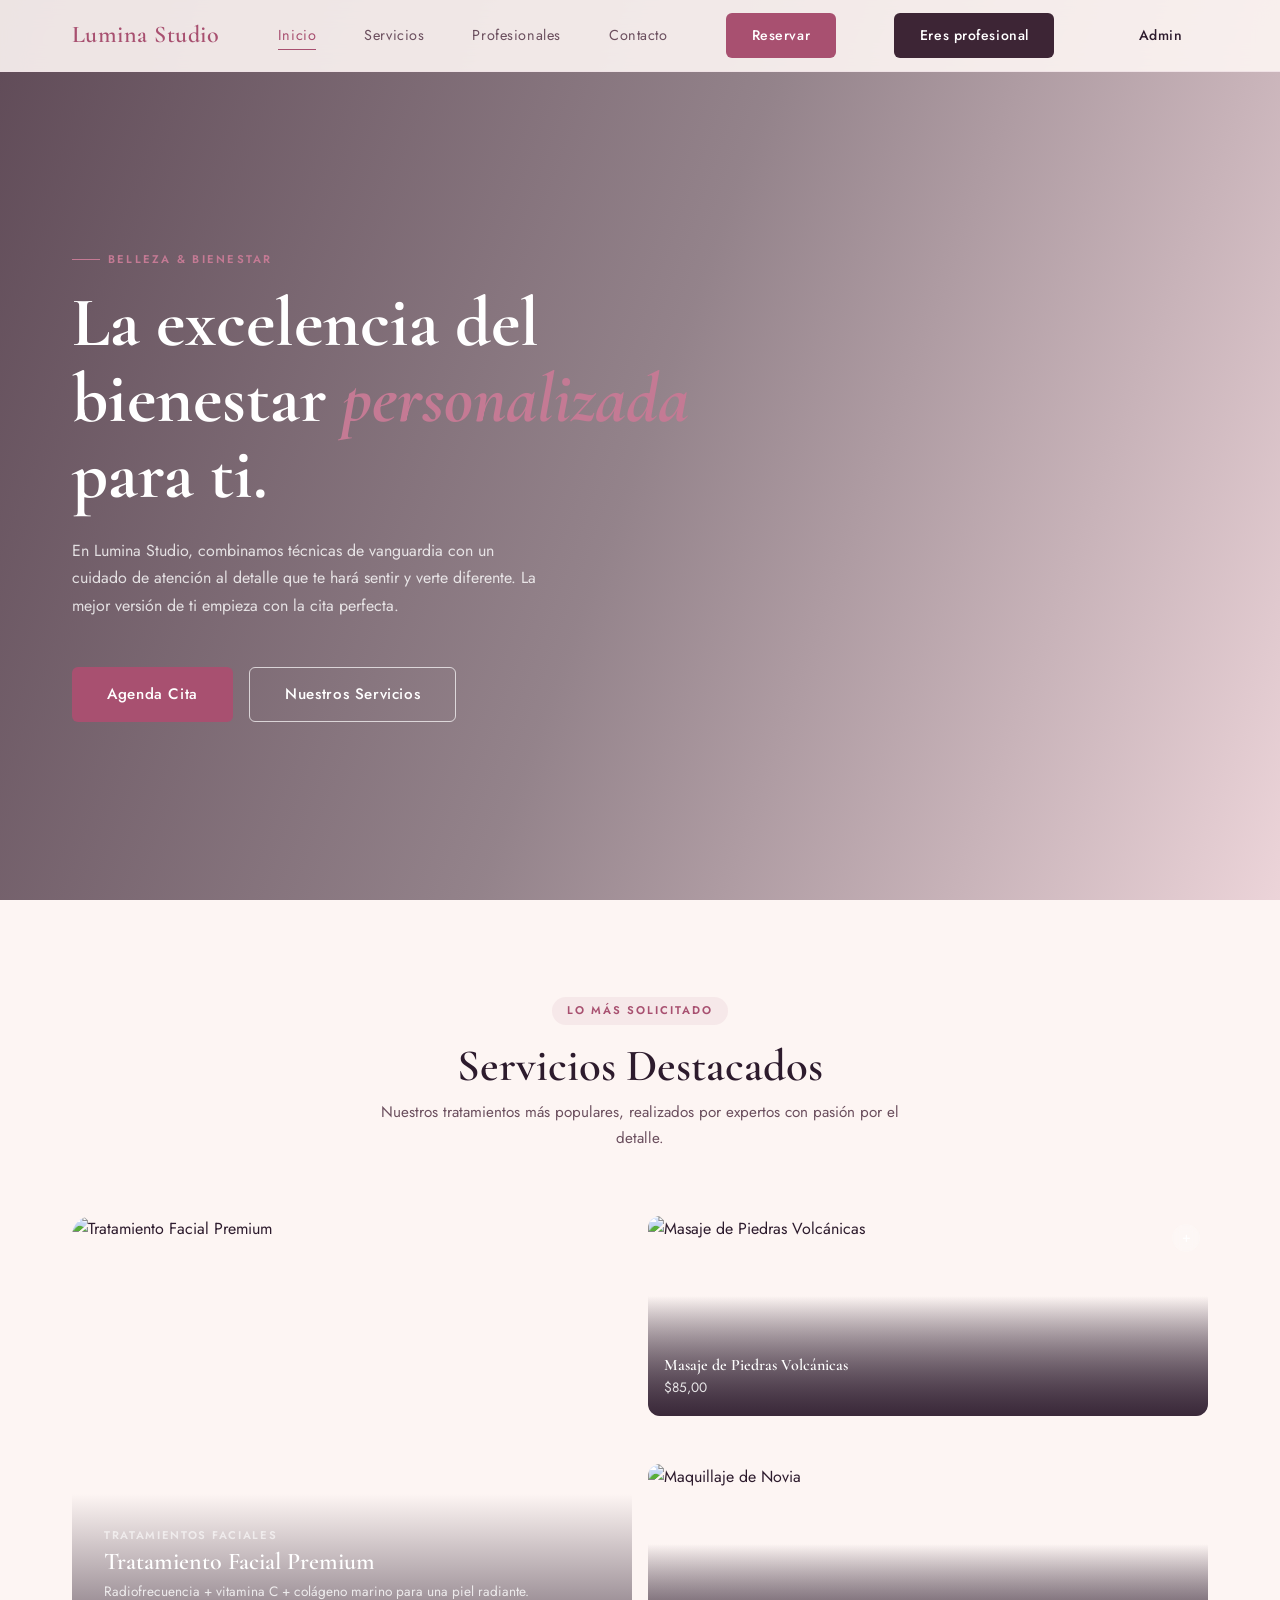
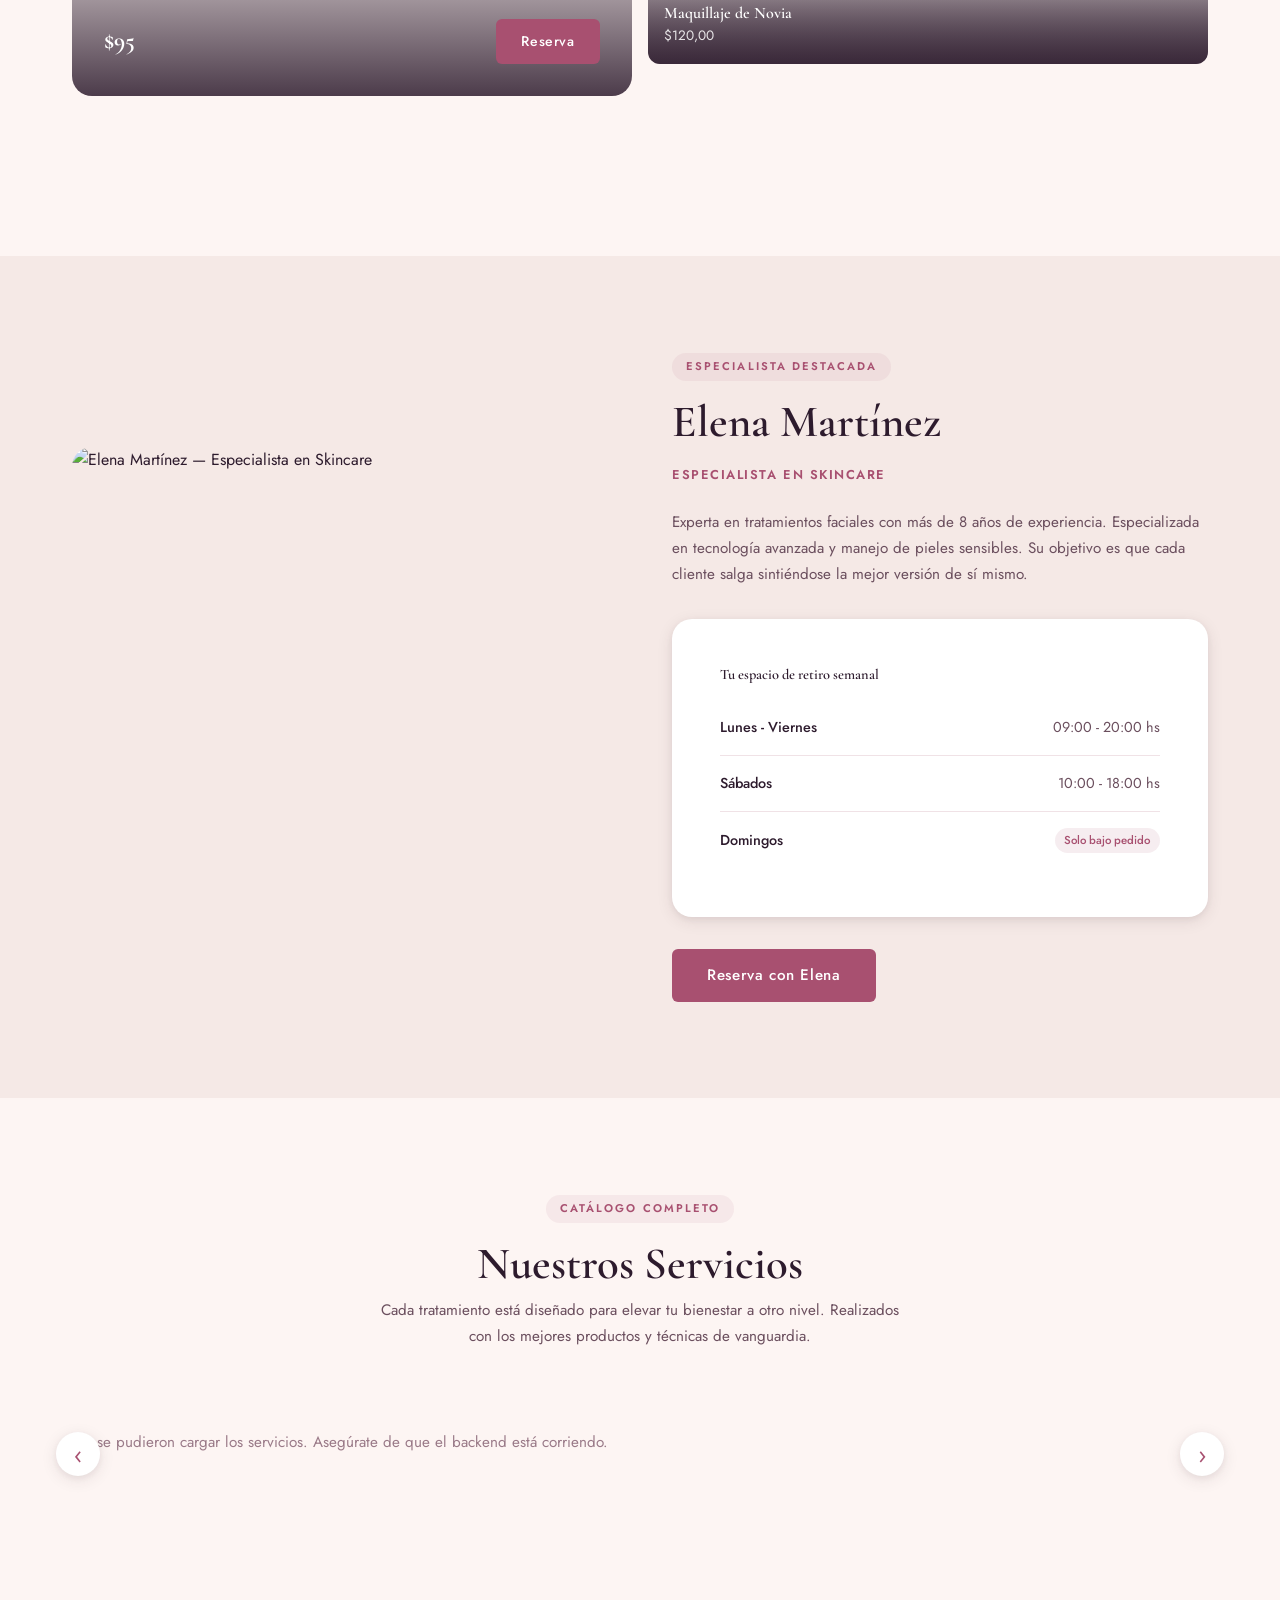
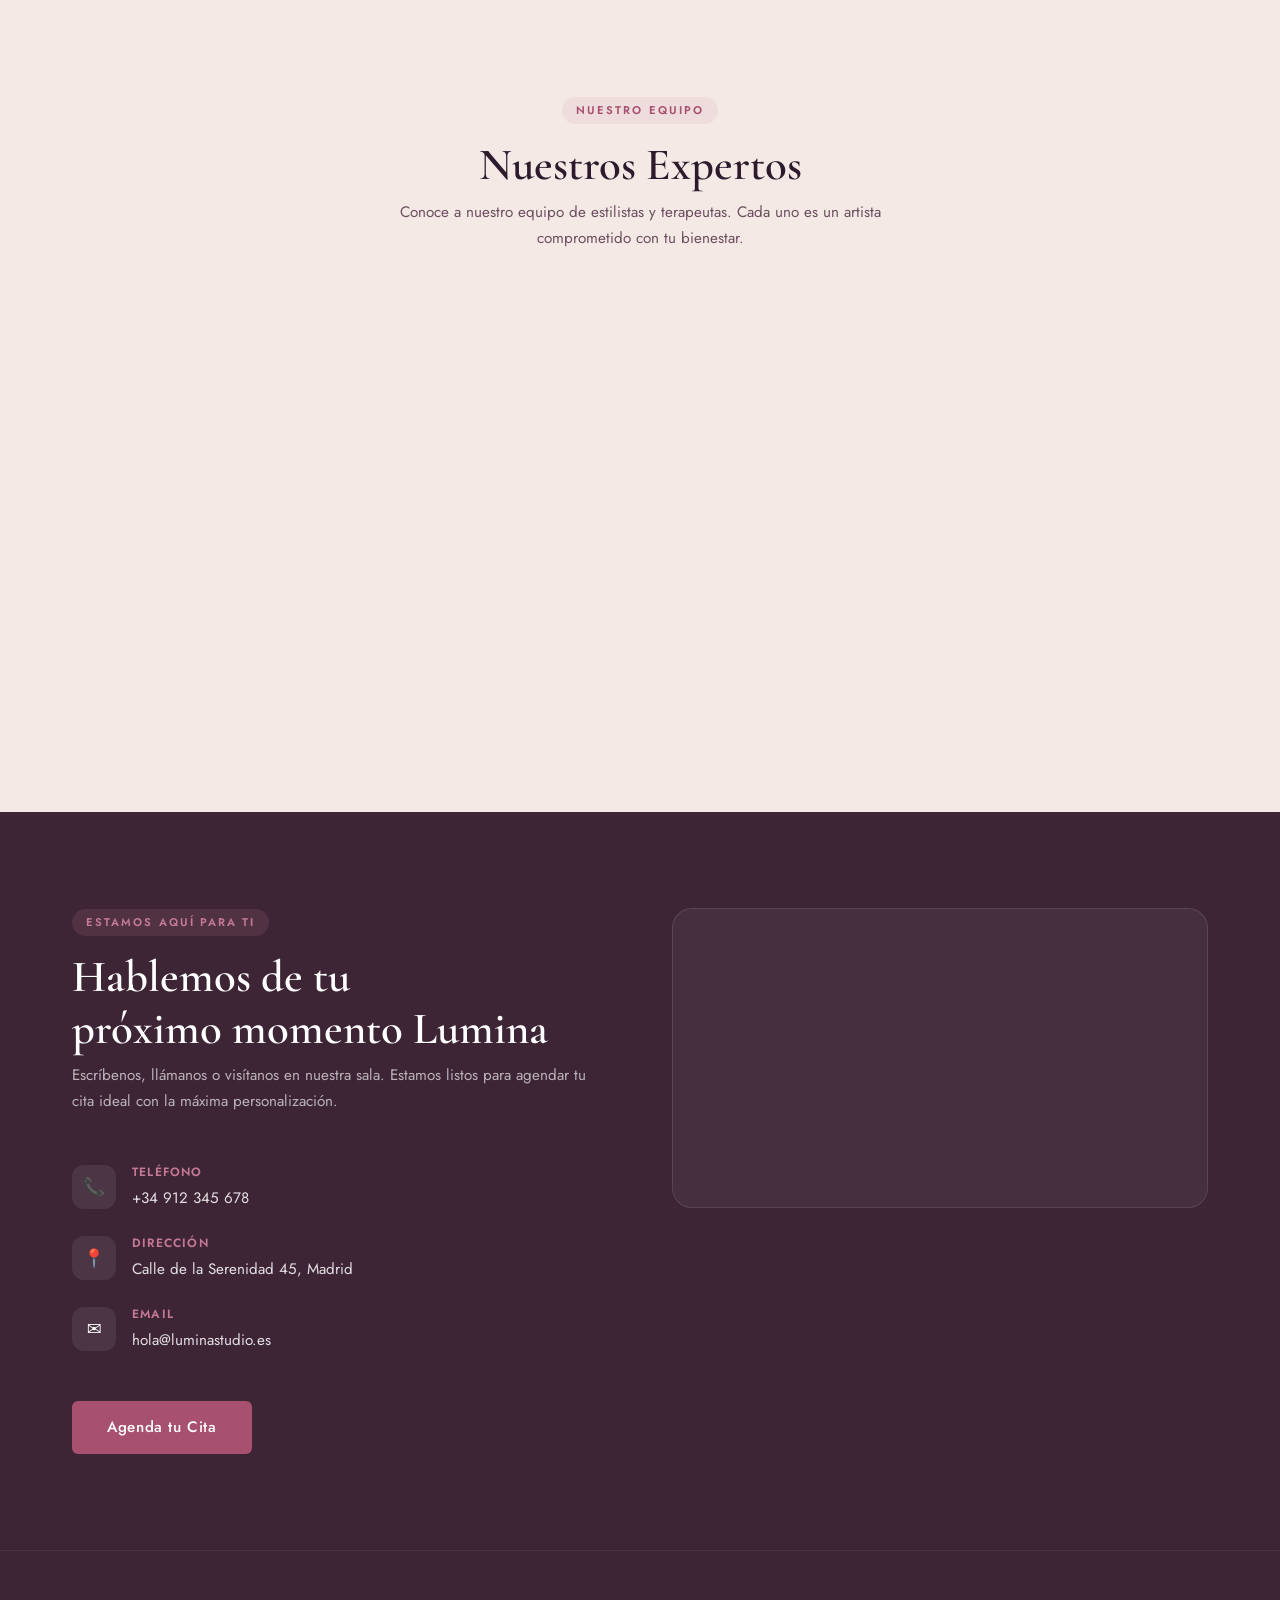
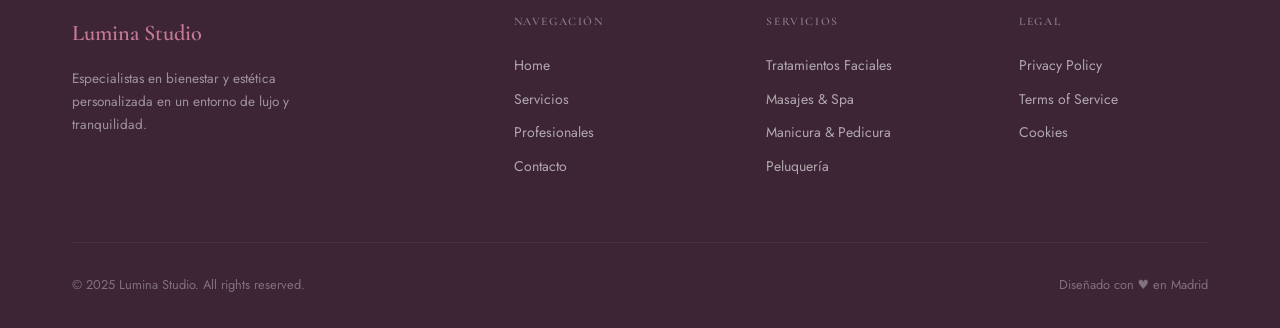
==== commit 902af20f: "feat: implement admin authentication panel and dashboard infrastructure" ====
--- a/frontend/index.html
+++ b/frontend/index.html
@@ -27,6 +27,7 @@
       Reservar
     </a>
     <a href="professional.html" class="btn btn--dark" id="nav-professional-btn">Eres profesional</a>
+    <a href="admin.html" class="btn btn--admin" id="nav-admin-btn">Admin</a>
 
     <button class="nav__hamburger" id="hamburger" aria-label="Abrir menú">
       <span></span><span></span><span></span>
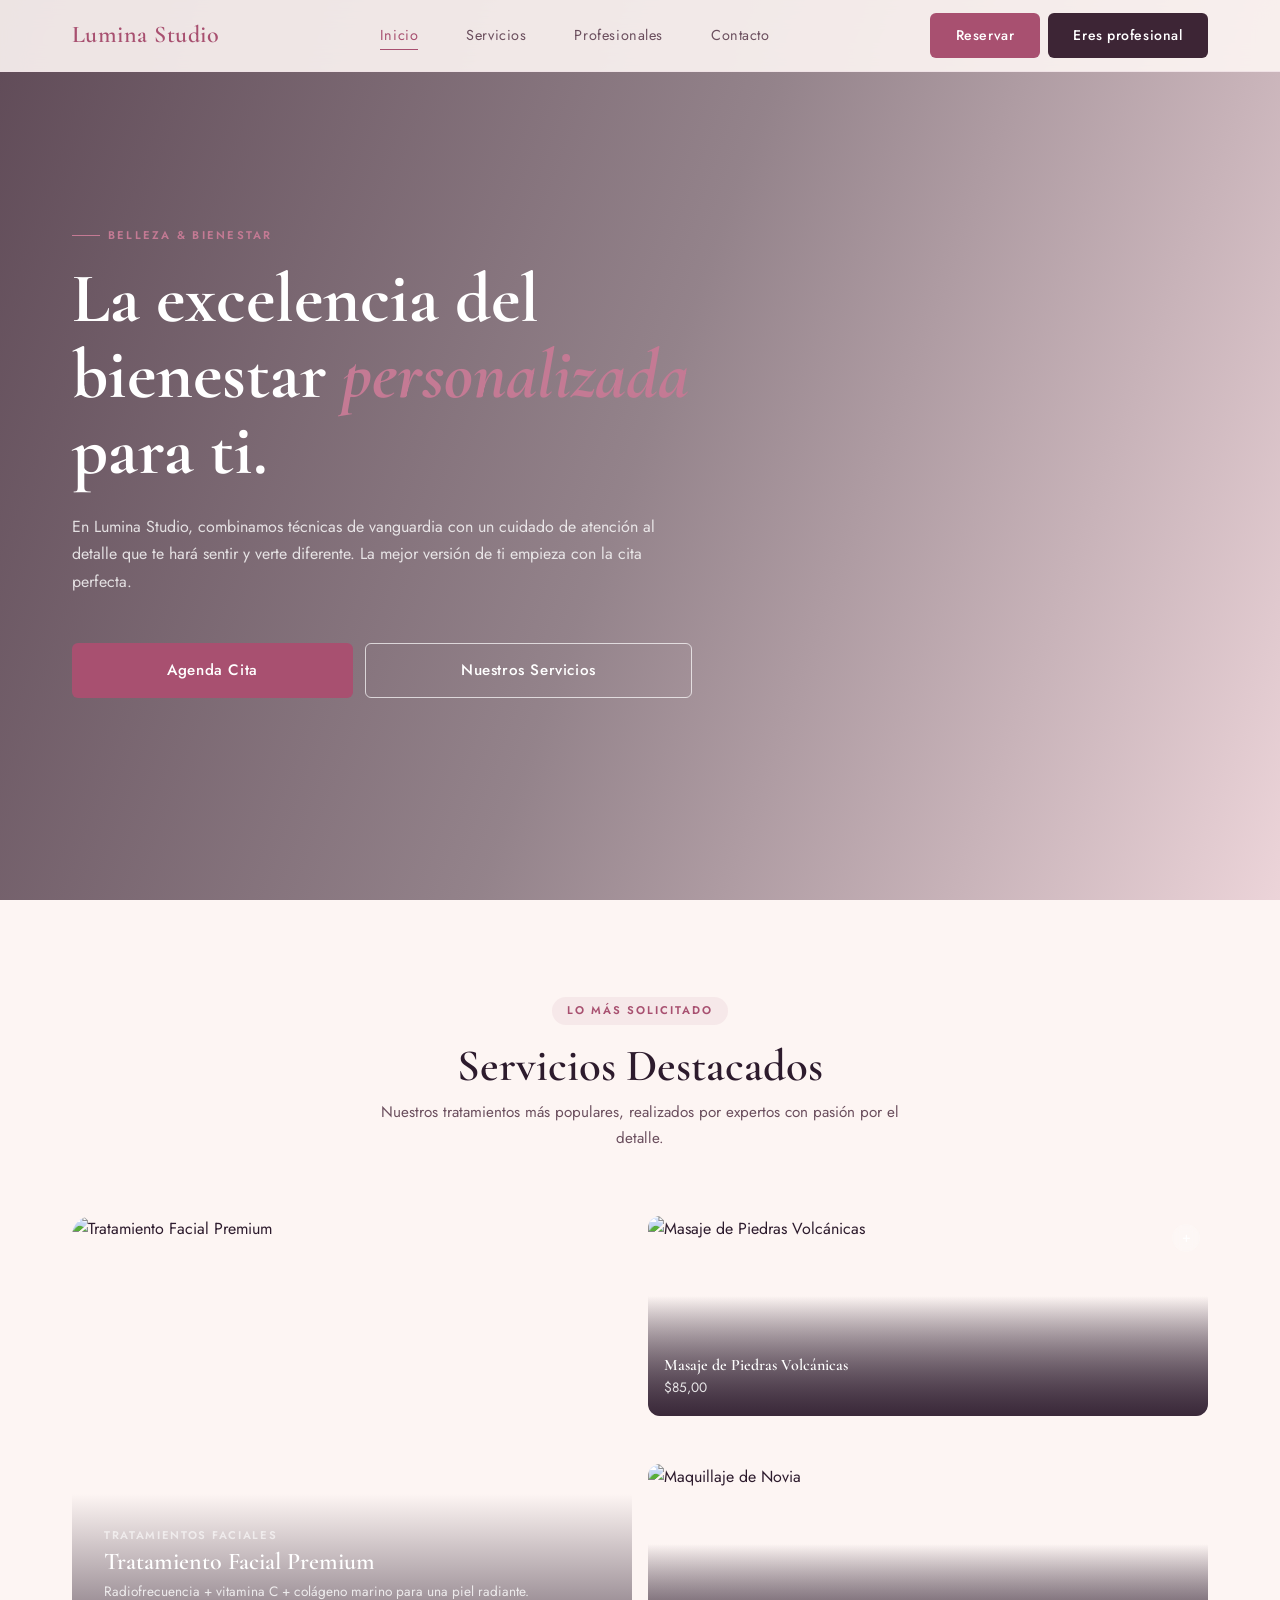
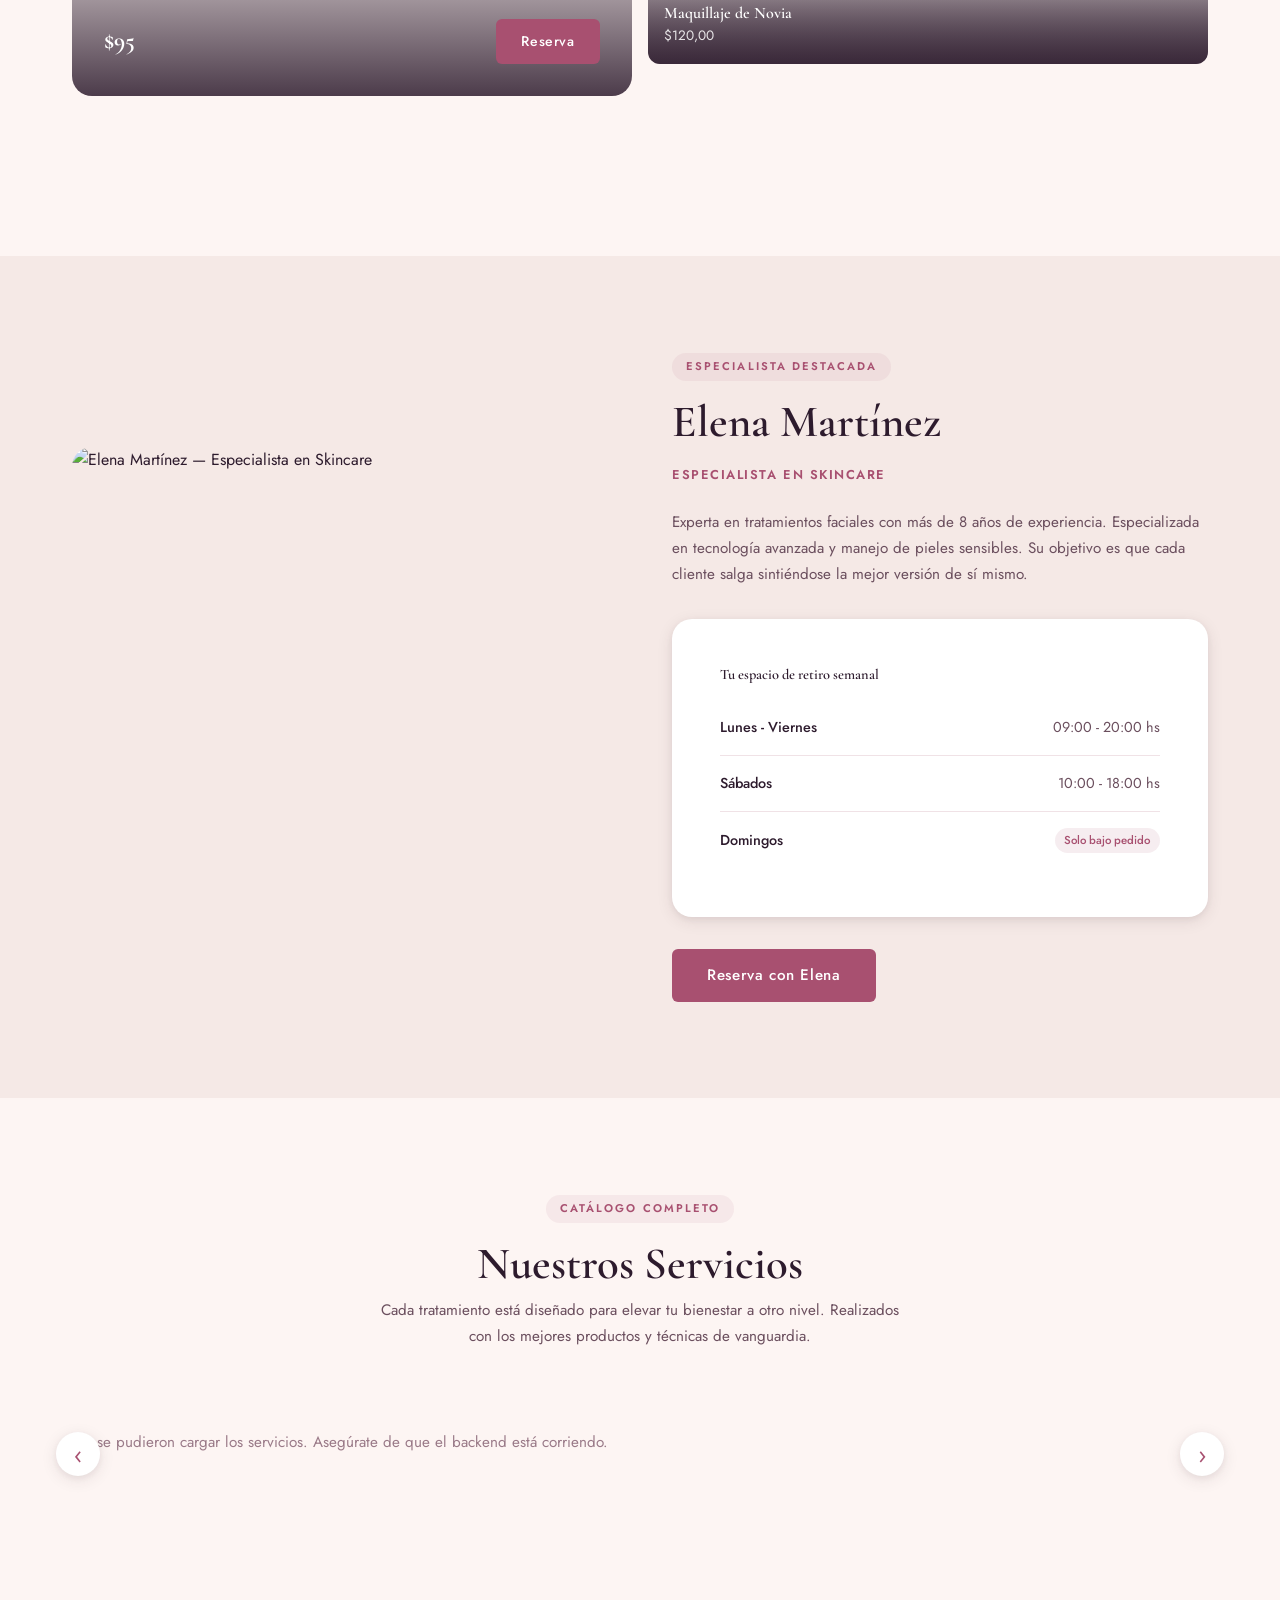
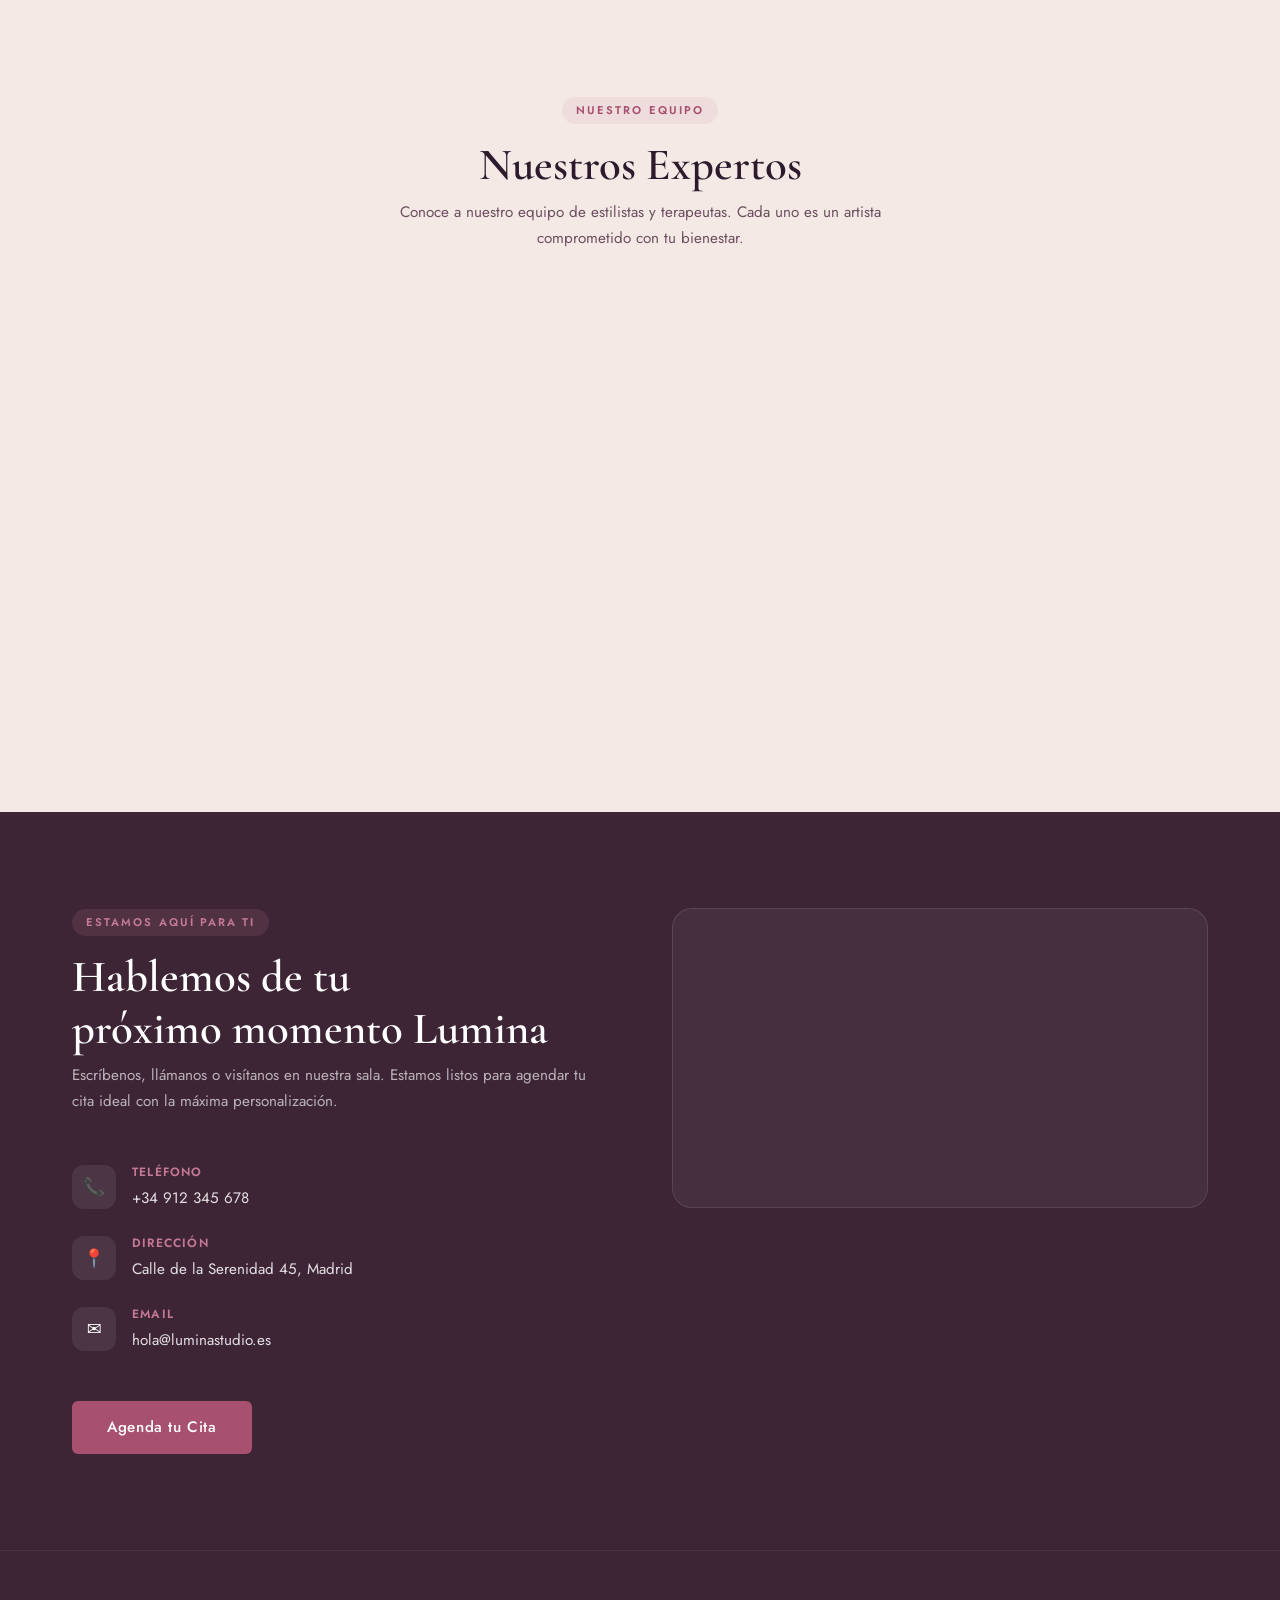
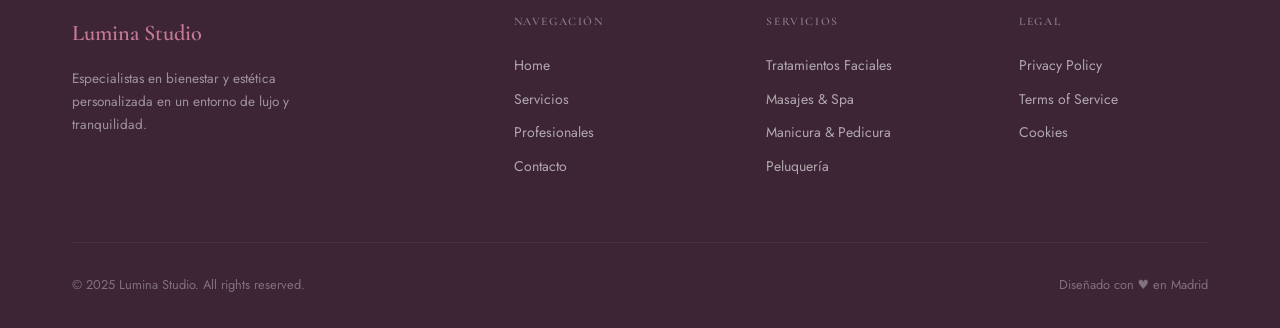
==== commit a27a36ca: "Update css index" ====
--- a/frontend/index.html
+++ b/frontend/index.html
@@ -8,6 +8,7 @@
   <meta property="og:title" content="Lumina Studio">
   <meta property="og:description" content="La excelencia del bienestar personalizada para ti.">
   <link rel="stylesheet" href="css/style.css">
+  <link rel="stylesheet" href="css/responsive.css">
 </head>
 <body>
 
@@ -15,21 +16,28 @@
 <nav class="nav" id="nav" role="navigation" aria-label="Navegación principal">
   <div class="nav__inner">
     <a href="index.html" class="nav__logo">Lumina Studio</a>
-
+ 
+    <!-- Links de navegación + botones CTA dentro del mismo menú -->
     <div class="nav__links" id="nav-links">
-      <a href="#inicio"         class="active">Inicio</a>
+      <a href="#inicio" class="active">Inicio</a>
       <a href="#servicios">Servicios</a>
       <a href="#profesionales">Profesionales</a>
       <a href="#contacto">Contacto</a>
-    </div>
-
-    <a href="booking.html" class="btn btn--primary" id="nav-book-btn">
-      Reservar
-    </a>
-    <a href="professional.html" class="btn btn--dark" id="nav-professional-btn">Eres profesional</a>
-    <a href="admin.html" class="btn btn--admin" id="nav-admin-btn">Admin</a>
-
-    <button class="nav__hamburger" id="hamburger" aria-label="Abrir menú">
+ 
+      <!-- Solo visible en el menú móvil desplegado -->
+      <div class="nav__mobile-actions">
+        <a href="booking.html" class="btn btn--primary">Reservar cita</a>
+        <a href="professional.html" class="btn btn--dark">Eres profesional</a>
+      </div>
+    </div>
+ 
+    <!-- Solo visible en desktop -->
+    <div class="nav__actions">
+      <a href="booking.html" class="btn btn--primary">Reservar</a>
+      <a href="professional.html" class="btn btn--dark">Eres profesional</a>
+    </div>
+ 
+    <button class="nav__hamburger" id="hamburger" aria-label="Abrir menú" aria-expanded="false">
       <span></span><span></span><span></span>
     </button>
   </div>
--- a/frontend/css/responsive.css
+++ b/frontend/css/responsive.css
@@ -0,0 +1,563 @@
+/* ═══════════════════════════════════════════════════════════════════════════
+   Lumina Studio — Responsive Fixes  v3
+   Importar ÚLTIMO en todos los HTML
+   ═══════════════════════════════════════════════════════════════════════════ */
+
+/* ── 0. GLOBAL ────────────────────────────────────────────────────────────── */
+html, body {
+    max-width: 100%;
+    overflow-x: hidden;
+}
+
+/* ── 1. NAVBAR BASE ───────────────────────────────────────────────────────── */
+.nav {
+    overflow: visible; /* necesario para que el menú desplegado no se corte */
+}
+
+.nav__logo {
+    white-space: nowrap;
+    flex-shrink: 0;
+    font-size: clamp(1.05rem, 4vw, 1.5rem);
+}
+
+/* Botones desktop (Reservar + Eres profesional) */
+.nav__actions {
+    display: flex;
+    align-items: center;
+    gap: 8px;
+    flex-shrink: 0;
+}
+
+.nav__actions .btn {
+    white-space: nowrap;
+}
+
+/* Botones dentro del menú móvil — ocultos en desktop */
+.nav__mobile-actions {
+    display: none;
+}
+
+/* ── 2. NAVBAR TABLET (900px) ─────────────────────────────────────────────── */
+@media (max-width: 900px) {
+    .nav__inner {
+        padding-inline: 1rem;
+        gap: 8px;
+    }
+
+    .nav__links {
+        gap: 1.25rem;
+    }
+
+    .nav__actions .btn {
+        padding: 0.45rem 0.8rem;
+        font-size: 0.76rem;
+    }
+}
+
+/* ── 3. NAVBAR MÓVIL (640px) ──────────────────────────────────────────────── */
+@media (max-width: 640px) {
+    :root {
+        --nav-h: 60px;
+    }
+
+    .nav__inner {
+        padding-inline: 1rem;
+        justify-content: space-between;
+    }
+
+    /* Ocultar botones desktop */
+    .nav__actions {
+        display: none;
+    }
+
+    /* Mostrar hamburger */
+    .nav__hamburger {
+        display: flex !important;
+    }
+
+    /* Menú desplegable */
+    .nav__links {
+        display: flex !important;            /* override del display:none de style.css */
+        flex-direction: column;
+        gap: 0;
+        position: fixed;
+        top: 0;                              /* empieza desde arriba del todo */
+        left: 0;
+        right: 0;
+        background: rgba(253, 245, 243, 0.98);
+        backdrop-filter: blur(12px);
+        -webkit-backdrop-filter: blur(12px);
+        padding-top: calc(var(--nav-h) + 0.5rem); /* empuja contenido bajo el nav */
+        padding-bottom: 1.25rem;
+        padding-inline: 1rem;
+        border-bottom: 1px solid var(--clr-border-light);
+        box-shadow: 0 8px 24px rgba(61, 37, 53, 0.1);
+        transform: translateY(-100%);        /* se esconde completamente fuera */
+        transition: transform 280ms cubic-bezier(0.4, 0, 0.2, 1);
+        z-index: 98;                         /* debajo del nav (z-index: 100) */
+    }
+
+    /* Links de navegación */
+    .nav__links a:not(.btn) {
+        display: block;
+        padding: 0.85rem 0.5rem;
+        border-bottom: 1px solid var(--clr-border-light);
+        font-size: 0.95rem;
+        color: var(--clr-text-mid);
+    }
+
+    .nav__links a:not(.btn):last-of-type {
+        border-bottom: none;
+    }
+
+    /* Botones CTA dentro del menú móvil */
+    .nav__mobile-actions {
+        display: flex;
+        flex-direction: column;
+        gap: 0.6rem;
+        margin-top: 1rem;
+        padding-top: 1rem;
+        border-top: 1px solid var(--clr-border-light);
+    }
+
+    .nav__mobile-actions .btn {
+        width: 100%;
+        justify-content: center;
+        padding: 0.75rem 1rem;
+        font-size: 0.9rem;
+    }
+
+    /* Estado abierto */
+    .nav__links.open {
+        transform: translateY(0);
+    }
+
+    /* Transición en todas las spans siempre */
+    .nav__hamburger span {
+        transition: transform 240ms ease, opacity 200ms ease !important;
+    }
+
+    /* Animación hamburger → X (clase .is-open toggled por JS) */
+    .nav__hamburger.is-open span:nth-child(1) {
+        transform: translateY(7px) rotate(45deg) !important;
+    }
+
+    .nav__hamburger.is-open span:nth-child(2) {
+        opacity: 0 !important;
+        transform: scaleX(0) !important;
+    }
+
+    .nav__hamburger.is-open span:nth-child(3) {
+        transform: translateY(-7px) rotate(-45deg) !important;
+    }
+}
+
+/* ── 4. HERO ──────────────────────────────────────────────────────────────── */
+.hero {
+    padding-top: var(--nav-h);
+    padding-left: max(1rem, env(safe-area-inset-left));
+    padding-right: max(1rem, env(safe-area-inset-right));
+    padding-bottom: 3rem;
+    min-height: 100svh;
+    min-height: 100vh;
+}
+
+.hero__title {
+    font-size: clamp(2rem, 8vw, 4.4rem);
+    word-break: break-word;
+}
+
+.hero__desc {
+    font-size: clamp(0.88rem, 2.5vw, 1rem);
+    max-width: 100%;
+}
+
+.hero__cta {
+    display: flex;
+    flex-wrap: wrap;
+    gap: 0.75rem;
+}
+
+.hero__cta .btn {
+    flex: 1 1 auto;
+    min-width: 140px;
+    justify-content: center;
+}
+
+@media (max-width: 400px) {
+    .hero__cta {
+        flex-direction: column;
+    }
+
+    .hero__cta .btn {
+        width: 100%;
+        flex: none;
+    }
+}
+
+/* ── 5. CONTAINER ─────────────────────────────────────────────────────────── */
+@media (max-width: 640px) {
+    .container {
+        padding-inline: 1rem;
+    }
+}
+
+/* ── 6. TIPOGRAFÍA FLUIDA ─────────────────────────────────────────────────── */
+h1 { font-size: clamp(1.9rem, 6vw, 4rem); }
+h2 { font-size: clamp(1.5rem, 4vw, 2.8rem); }
+h3 { font-size: clamp(1.1rem, 2.5vw, 1.8rem); }
+
+/* ── 7. SERVICIOS CAROUSEL ────────────────────────────────────────────────── */
+@media (max-width: 640px) {
+    .service-card {
+        flex: 0 0 min(260px, 78vw);
+    }
+
+    .service-card__img-wrap {
+        height: 180px;
+    }
+}
+
+/* ── 8. FEATURED GRID ─────────────────────────────────────────────────────── */
+@media (max-width: 640px) {
+    .services-featured {
+        grid-template-columns: 1fr;
+    }
+
+    .service-card--featured {
+        grid-row: auto;
+        min-height: 280px;
+    }
+
+    .service-card--sm {
+        height: 160px;
+    }
+}
+
+/* ── 9. SPOTLIGHT (grid inline en HTML) ───────────────────────────────────── */
+@media (max-width: 860px) {
+    #spotlight .container > div[style*="grid"] {
+        display: flex !important;
+        flex-direction: column !important;
+        gap: 2rem !important;
+    }
+
+    #spotlight img {
+        height: 320px !important;
+        width: 100% !important;
+    }
+}
+
+/* ── 10. PROFESSIONALS GRID ───────────────────────────────────────────────── */
+@media (max-width: 480px) {
+    .professionals-grid {
+        grid-template-columns: 1fr;
+    }
+}
+
+/* ── 11. CONTACT ──────────────────────────────────────────────────────────── */
+@media (max-width: 640px) {
+    .map-placeholder {
+        height: 220px;
+    }
+}
+
+/* ── 12. FOOTER ───────────────────────────────────────────────────────────── */
+@media (max-width: 480px) {
+    .footer__grid {
+        grid-template-columns: 1fr;
+    }
+}
+
+/* ── 13. BOOKING PAGE ─────────────────────────────────────────────────────── */
+@media (max-width: 640px) {
+    .step1-layout {
+        grid-template-columns: 1fr;
+        gap: 1.5rem;
+    }
+
+    .categories-sidebar {
+        display: flex !important;
+        flex-wrap: wrap;
+        gap: 0.5rem;
+        position: static !important;
+    }
+
+    .category-btn {
+        display: inline-flex !important;
+        width: auto !important;
+        padding: 0.4rem 0.85rem;
+        border: 1.5px solid var(--clr-border);
+        border-radius: var(--radius-full);
+        font-size: 0.78rem;
+    }
+
+    .category-btn.active {
+        border-color: var(--clr-primary);
+        background: var(--clr-primary);
+        color: #fff;
+    }
+
+    .services-booking-grid {
+        grid-template-columns: 1fr;
+    }
+
+    .service-booking-card__img-wrap {
+        height: 150px;
+    }
+
+    .step2-layout,
+    .step3-layout {
+        grid-template-columns: 1fr;
+    }
+
+    .summary-card {
+        position: static !important;
+    }
+
+    .form-row {
+        grid-template-columns: 1fr;
+    }
+
+    .slots-grid {
+        grid-template-columns: repeat(3, 1fr);
+    }
+}
+
+@media (max-width: 400px) {
+    .slots-grid {
+        grid-template-columns: repeat(2, 1fr);
+    }
+
+    .progress-step__label {
+        font-size: 0.6rem;
+        white-space: normal;
+        max-width: 52px;
+        text-align: center;
+    }
+}
+
+/* ── 14. ADMIN PANEL ──────────────────────────────────────────────────────── */
+@media (max-width: 900px) {
+    .admin-sidebar {
+        position: fixed !important;
+        top: 0; left: 0; right: 0;
+        bottom: auto !important;
+        width: 100% !important;
+        height: auto;
+        flex-direction: row !important;
+        align-items: center;
+        padding: 8px 12px !important;
+        gap: 8px;
+        overflow-x: auto;
+        overflow-y: hidden;
+        -webkit-overflow-scrolling: touch;
+        z-index: 100;
+    }
+
+    .admin-sidebar__brand {
+        flex-shrink: 0;
+        margin-bottom: 0 !important;
+        padding-bottom: 0 !important;
+        border-bottom: none !important;
+        border-right: 1px solid rgba(255,255,255,0.1);
+        padding-right: 10px;
+        margin-right: 4px;
+    }
+
+    .admin-sidebar__logo { font-size: 1rem !important; }
+    .admin-sidebar__role { display: none; }
+
+    .admin-nav {
+        flex-direction: row !important;
+        flex: 0 !important;
+        gap: 2px;
+    }
+
+    .admin-nav__item {
+        white-space: nowrap;
+        padding: 6px 10px !important;
+        font-size: 0.78rem !important;
+        flex-shrink: 0;
+    }
+
+    .admin-logout {
+        margin-top: 0 !important;
+        flex-shrink: 0;
+        font-size: 0.72rem;
+        padding: 6px 10px !important;
+        white-space: nowrap;
+    }
+
+    .admin-main {
+        margin-left: 0 !important;
+        margin-top: 52px;
+    }
+
+    .admin-topbar {
+        padding: 14px 16px !important;
+        top: 52px;
+    }
+
+    .admin-section {
+        padding: 20px 16px 48px !important;
+    }
+}
+
+@media (max-width: 600px) {
+    .admin-kpi-row,
+    .admin-status-row {
+        grid-template-columns: 1fr 1fr !important;
+        gap: 10px;
+    }
+
+    .admin-kpi__value { font-size: 1.7rem; }
+
+    .admin-revenue-hero {
+        flex-direction: column !important;
+        padding: 22px 18px !important;
+        gap: 10px;
+    }
+
+    .admin-revenue-hero__amount { font-size: 2.2rem !important; }
+    .admin-revenue-hero__icon  { display: none !important; }
+
+    .admin-topbar { flex-wrap: wrap; gap: 6px; }
+    .admin-topbar__title { font-size: 1rem !important; }
+
+    .admin-table-wrap {
+        overflow-x: auto;
+        -webkit-overflow-scrolling: touch;
+    }
+
+    .admin-table { min-width: 540px; }
+
+    .admin-professionals-grid { grid-template-columns: 1fr !important; }
+
+    .admin-category-bar {
+        grid-template-columns: 1fr auto !important;
+    }
+
+    .admin-category-bar__track { display: none !important; }
+
+    .admin-notif-row {
+        flex-direction: column;
+        align-items: stretch;
+    }
+
+    .admin-date-input--lg,
+    .admin-btn--lg { width: 100%; }
+}
+
+/* ── 15. PROFESSIONAL PAGE ────────────────────────────────────────────────── */
+@media (max-width: 640px) {
+    .pro-login__card {
+        grid-template-columns: 1fr !important;
+        min-height: auto !important;
+    }
+
+    .pro-login__image {
+        min-height: 200px;
+        padding: 24px 20px !important;
+    }
+
+    .pro-login__image h1 { font-size: 2rem !important; }
+
+    .pro-header {
+        padding: 20px 16px !important;
+        flex-direction: column;
+        align-items: flex-start;
+    }
+
+    .pro-header h1 { font-size: 2.2rem !important; }
+
+    .pro-dashboard__grid {
+        grid-template-columns: 1fr !important;
+        padding: 0 16px 48px !important;
+    }
+
+    .pro-appointment-card {
+        grid-template-columns: 70px 1fr !important;
+        gap: 12px !important;
+        padding: 14px !important;
+        min-height: auto !important;
+    }
+
+    .pro-appointment-card img {
+        width: 70px !important;
+        height: 70px !important;
+    }
+
+    .card-time, .card-arrow {
+        grid-column: 2;
+        text-align: left;
+    }
+
+    .quick-slots { grid-template-columns: 1fr 1fr !important; }
+
+    .appointment-modal {
+        padding: 40px 16px 28px !important;
+        width: calc(100vw - 24px) !important;
+    }
+
+    .detail-layout {
+        grid-template-columns: 1fr !important;
+        gap: 24px;
+    }
+
+    .detail-layout h2 { font-size: 2.2rem !important; }
+    .dialog-actions  { grid-template-columns: 1fr !important; }
+
+    .pro-footer {
+        grid-template-columns: 1fr !important;
+        gap: 20px;
+        padding: 32px 16px 24px !important;
+    }
+}
+
+/* ── 16. MODALES ──────────────────────────────────────────────────────────── */
+@media (max-width: 480px) {
+    .modal {
+        max-width: calc(100vw - 28px);
+        padding: 2rem 1.25rem;
+        border-radius: 16px;
+    }
+
+    .admin-dialog {
+        width: calc(100vw - 28px) !important;
+        padding: 26px 18px !important;
+        border-radius: 10px;
+    }
+}
+
+/* ── 17. TOUCH UX ─────────────────────────────────────────────────────────── */
+@media (hover: none) and (pointer: coarse) {
+    .btn, .slot-btn, .category-btn,
+    .calendar__day, .admin-nav__item, .admin-filter-btn {
+        min-height: 44px;
+    }
+
+    .service-card:hover,
+    .professional-card:hover,
+    .service-booking-card:hover {
+        transform: none;
+        box-shadow: var(--shadow-sm);
+    }
+
+    .btn--primary:hover,
+    .btn--dark:hover,
+    .admin-btn--primary:hover {
+        transform: none;
+        box-shadow: none;
+    }
+}
+
+/* ── 18. REDUCED MOTION ───────────────────────────────────────────────────── */
+@media (prefers-reduced-motion: reduce) {
+    *, *::before, *::after {
+        animation-duration: 0.01ms !important;
+        transition-duration: 0.01ms !important;
+    }
+
+    .hero__bg { transform: none !important; }
+}
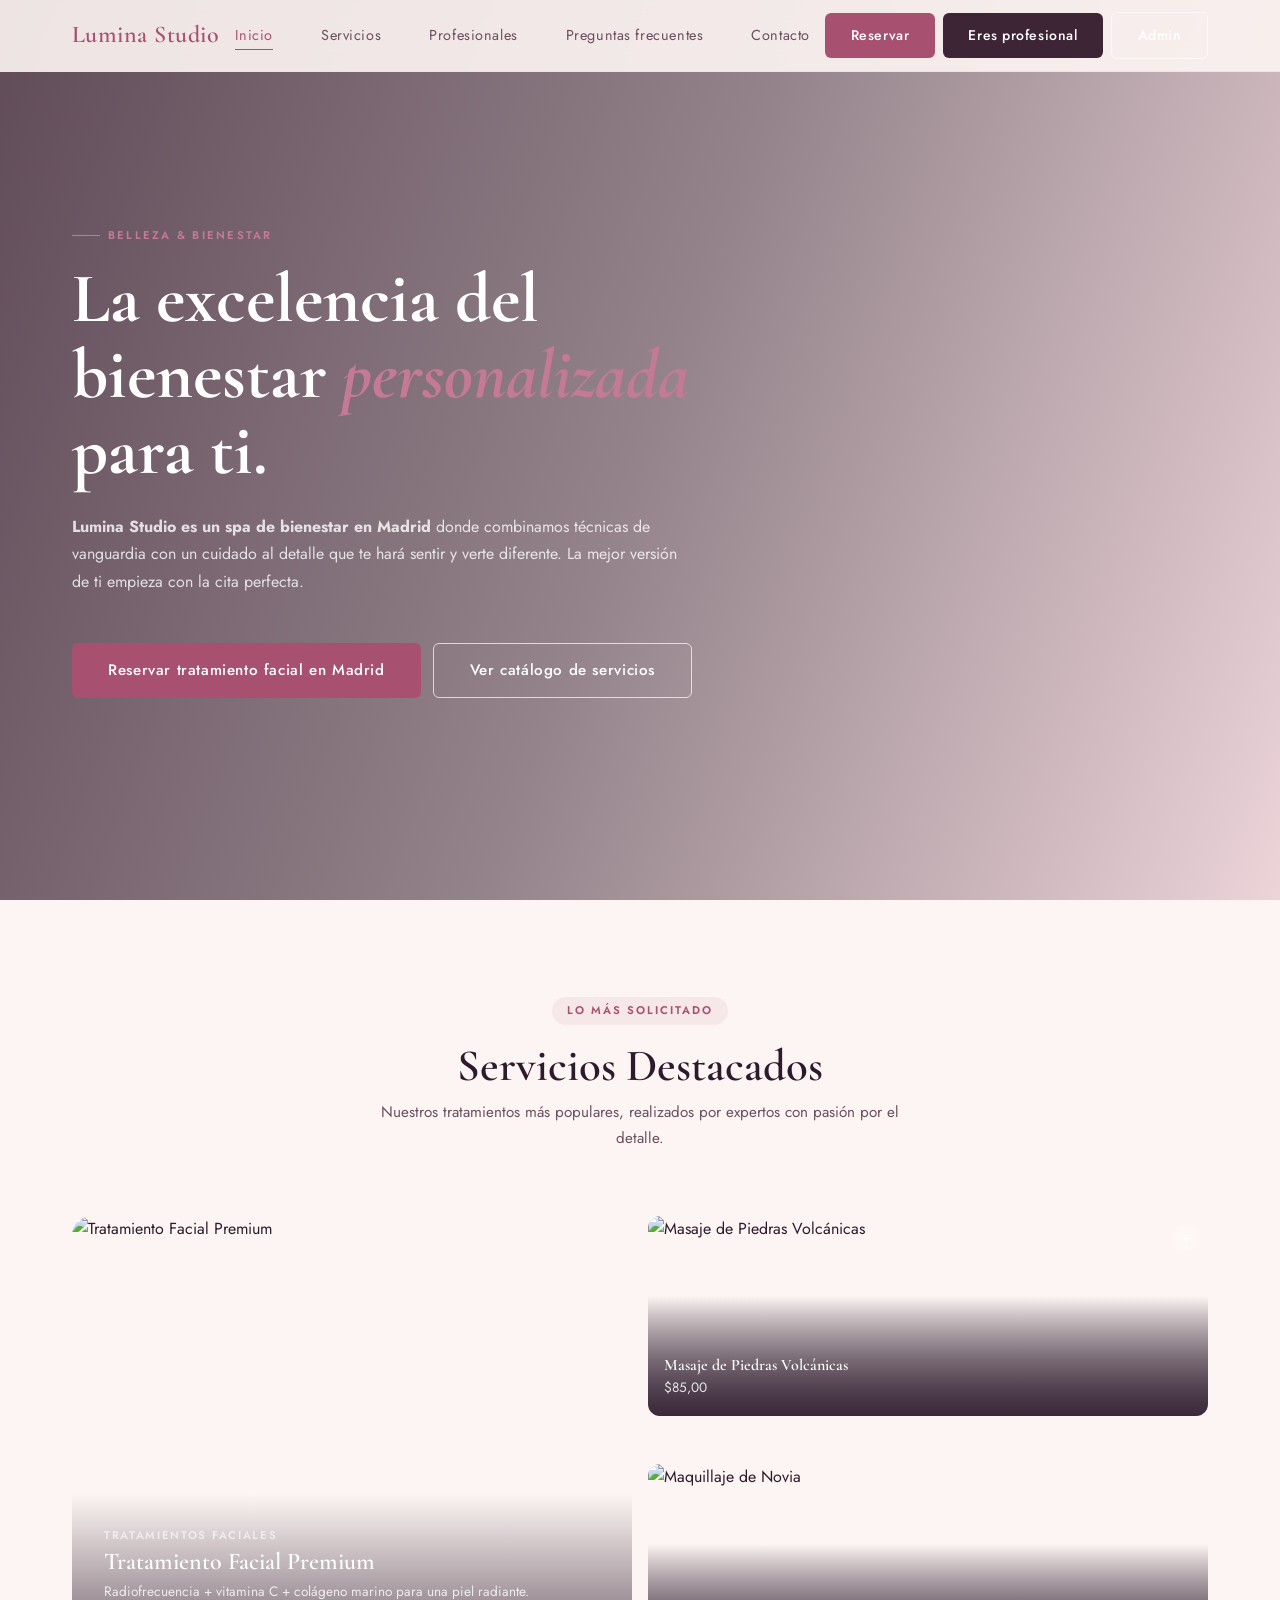
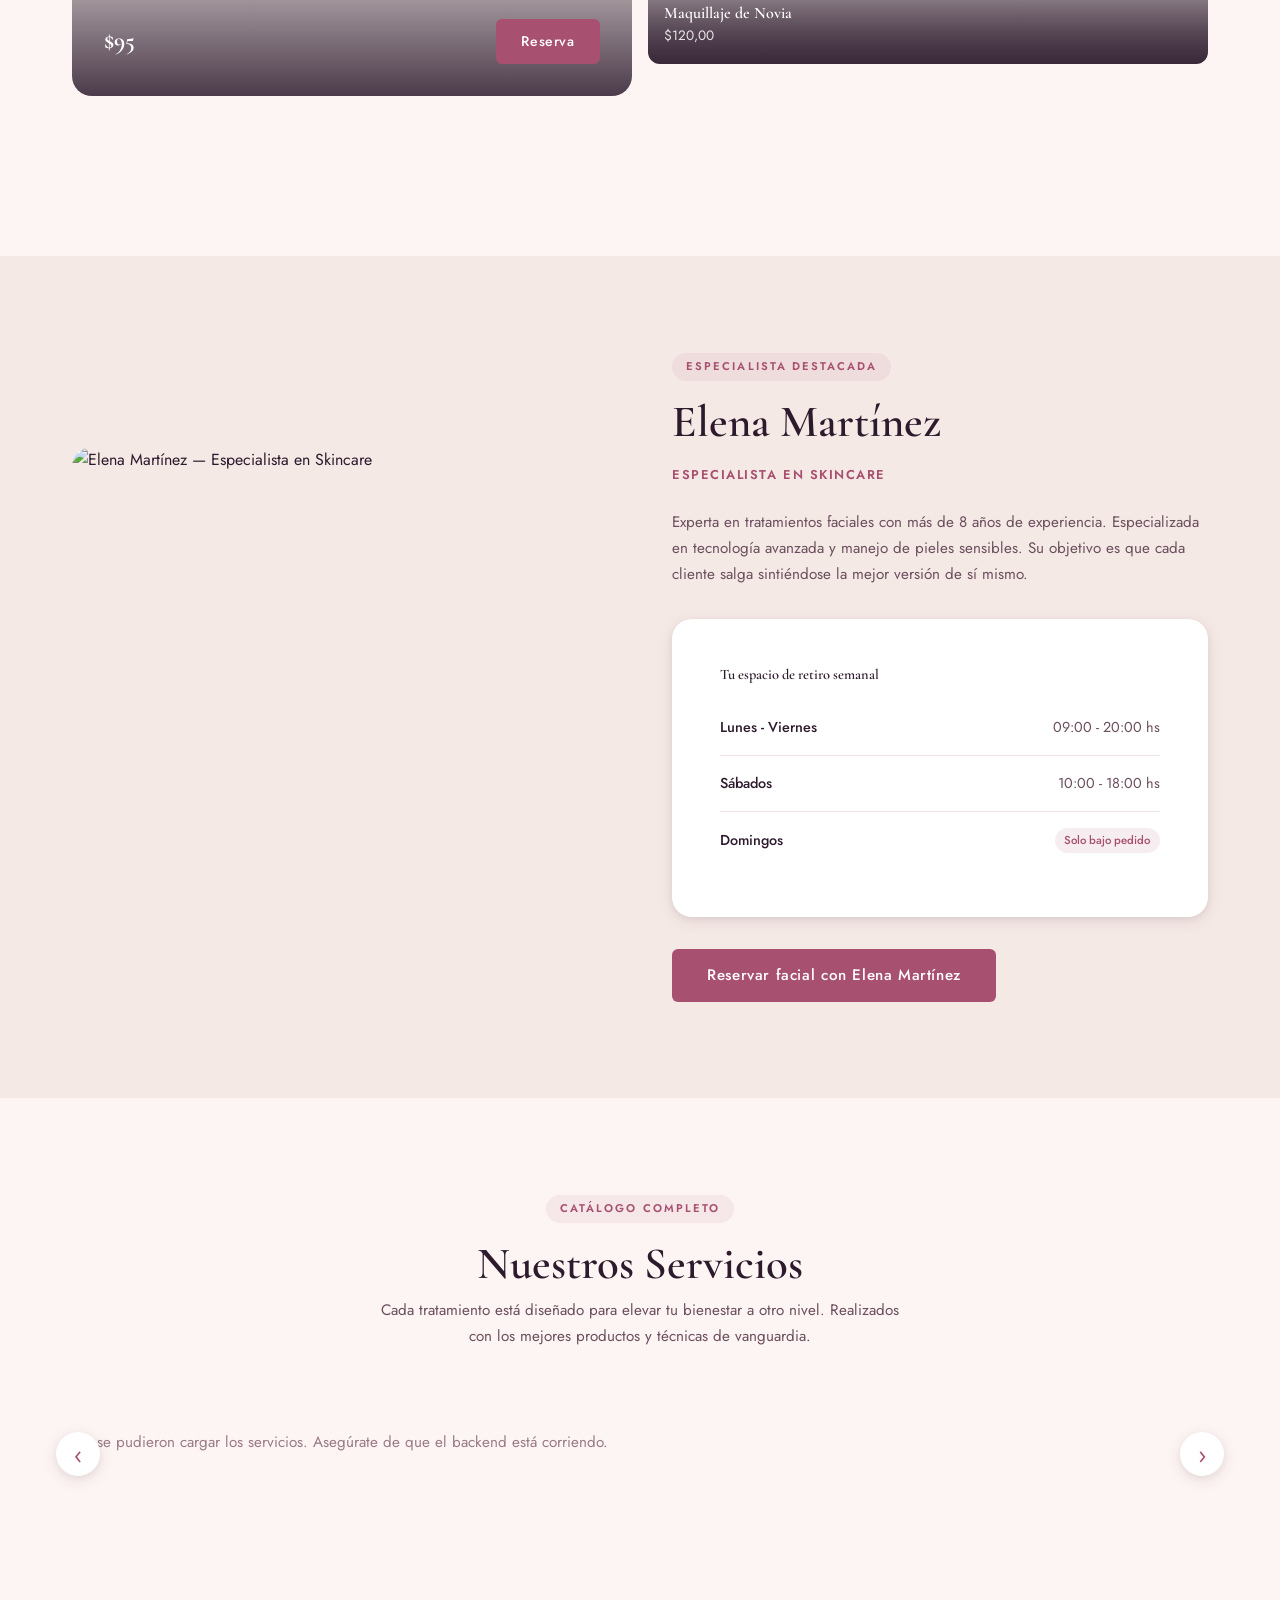
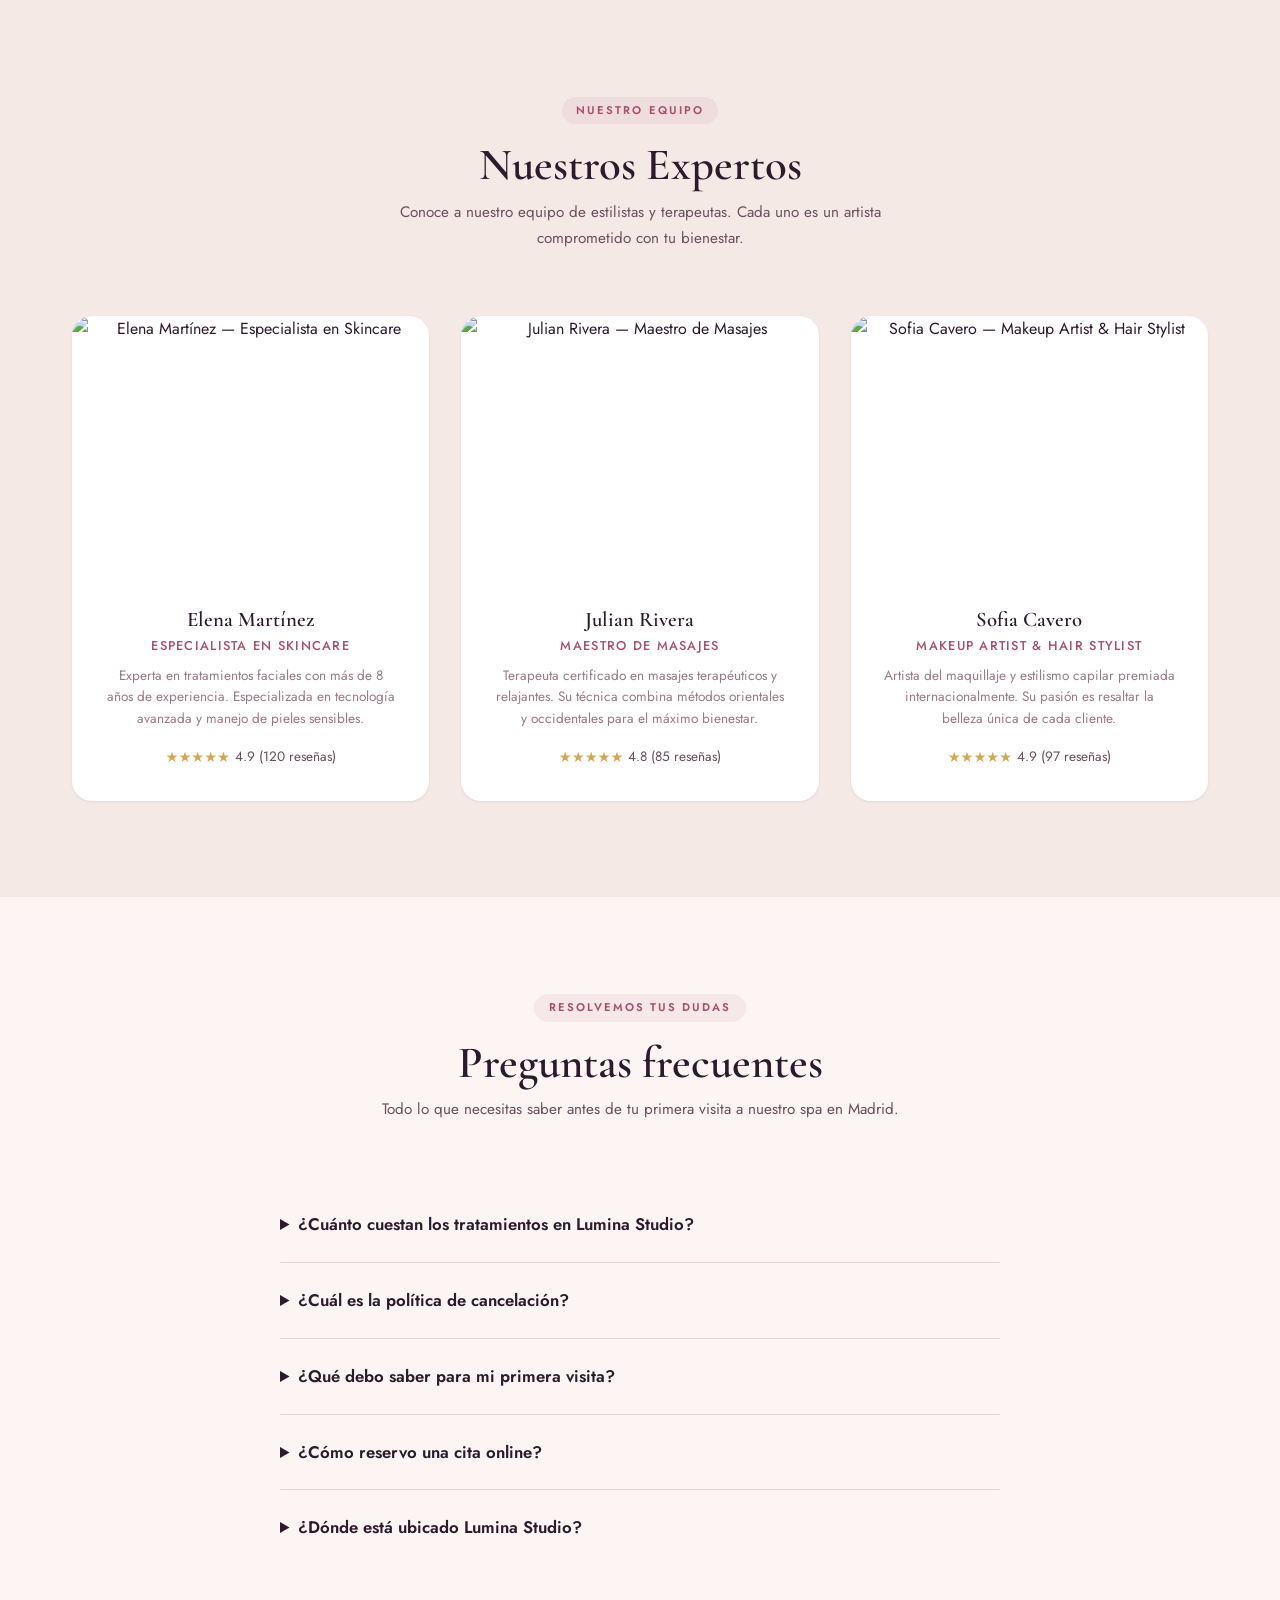
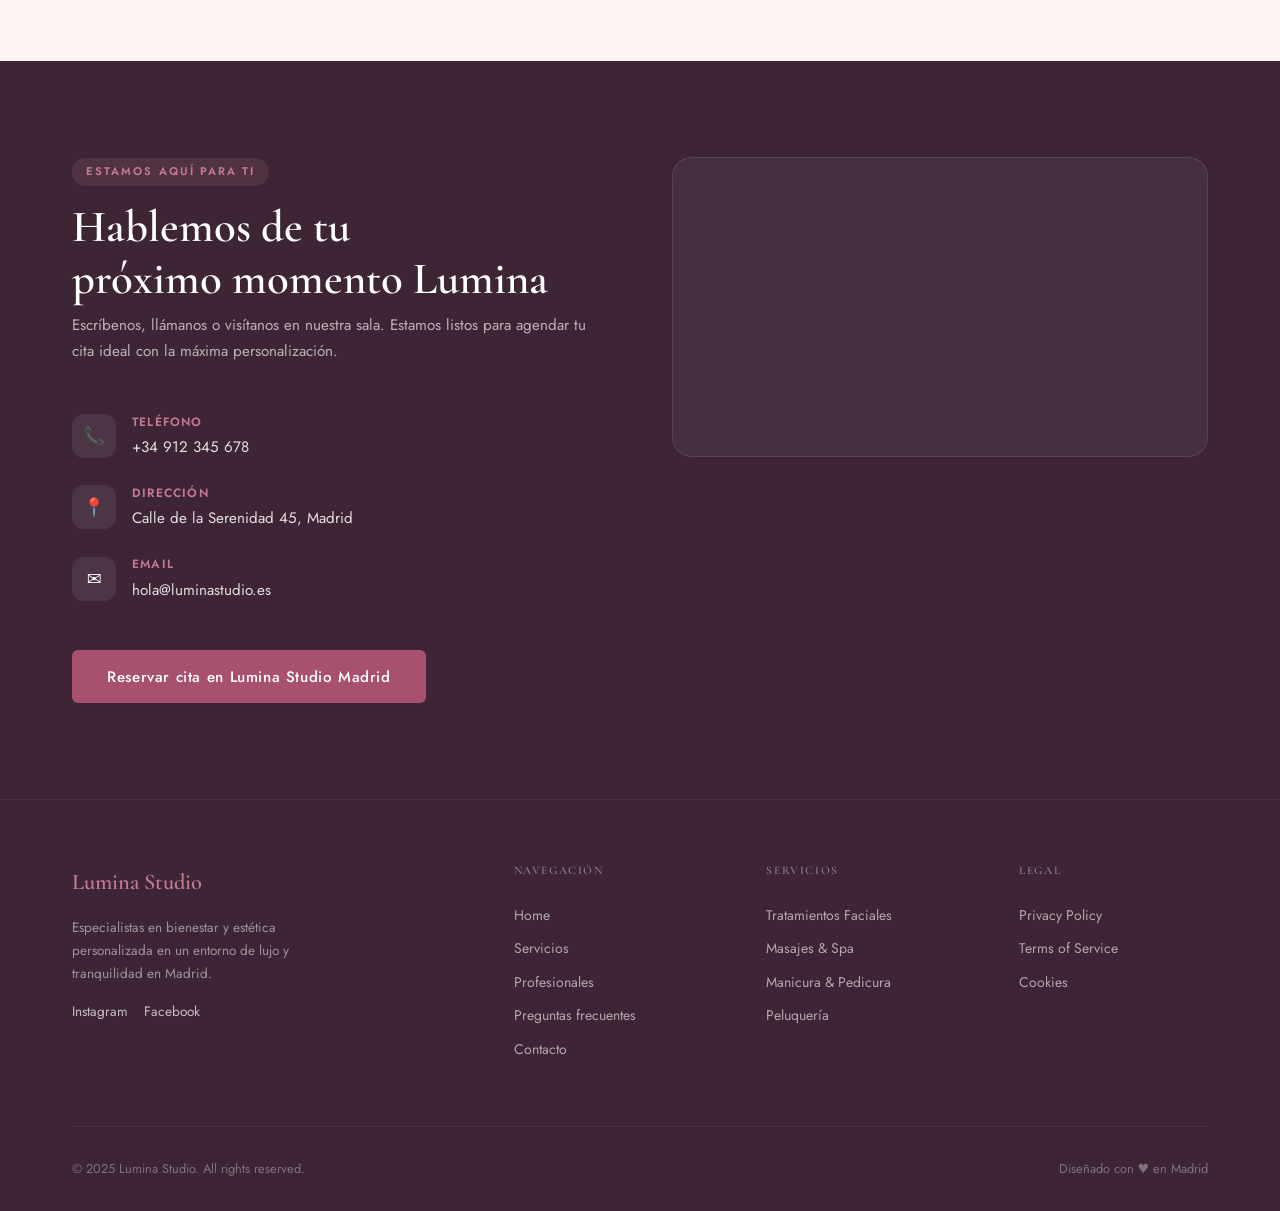
==== commit 4fab7481: "Update SEO" ====
--- a/frontend/index.html
+++ b/frontend/index.html
@@ -3,12 +3,93 @@
 <head>
   <meta charset="UTF-8">
   <meta name="viewport" content="width=device-width, initial-scale=1.0">
-  <title>Lumina Studio — Bienestar Personalizado</title>
-  <meta name="description" content="Lumina Studio es tu espacio de lujo para el cuidado personal. Tratamientos faciales, masajes, manicura, peluquería y maquillaje de la mano de expertos certificados.">
-  <meta property="og:title" content="Lumina Studio">
-  <meta property="og:description" content="La excelencia del bienestar personalizada para ti.">
+  <title>Lumina Studio — Spa y Bienestar en Madrid | Tratamientos Faciales y Masajes</title>
+  <meta name="description" content="Lumina Studio es un spa de lujo en Madrid especializado en tratamientos faciales, masajes, manicura, peluquería y maquillaje. Reserva tu cita con expertos certificados en Calle de la Serenidad 45.">
+  <link rel="canonical" href="https://sistema-reservas-imjo.onrender.com/">
+  <meta property="og:type" content="website">
+  <meta property="og:url" content="https://sistema-reservas-imjo.onrender.com/">
+  <meta property="og:title" content="Lumina Studio — Spa y Bienestar en Madrid">
+  <meta property="og:description" content="Tratamientos faciales, masajes y bienestar personalizado en el corazón de Madrid. Reserva online en minutos.">
+  <meta property="og:image" content="https://images.unsplash.com/photo-1570172619644-dfd03ed5d881?w=1200&q=85">
+  <meta property="og:locale" content="es_ES">
+  <meta name="twitter:card" content="summary_large_image">
+  <meta name="twitter:title" content="Lumina Studio — Spa y Bienestar en Madrid">
+  <meta name="twitter:description" content="Tratamientos faciales, masajes y bienestar personalizado en Madrid.">
+  <meta name="twitter:image" content="https://images.unsplash.com/photo-1570172619644-dfd03ed5d881?w=1200&q=85">
   <link rel="stylesheet" href="css/style.css">
   <link rel="stylesheet" href="css/responsive.css">
+  <script type="application/ld+json">
+  {
+    "@context": "https://schema.org",
+    "@graph": [
+      {
+        "@type": "BeautySalon",
+        "@id": "https://sistema-reservas-imjo.onrender.com/#business",
+        "name": "Lumina Studio",
+        "description": "Lumina Studio es un spa de lujo en Madrid que ofrece tratamientos faciales, masajes, manicura, peluquería y maquillaje con expertos certificados.",
+        "url": "https://sistema-reservas-imjo.onrender.com/",
+        "telephone": "+34912345678",
+        "email": "hola@luminastudio.es",
+        "image": "https://images.unsplash.com/photo-1570172619644-dfd03ed5d881?w=1200&q=85",
+        "priceRange": "€€",
+        "address": {
+          "@type": "PostalAddress",
+          "streetAddress": "Calle de la Serenidad 45",
+          "addressLocality": "Madrid",
+          "addressCountry": "ES"
+        },
+        "geo": {
+          "@type": "GeoCoordinates",
+          "latitude": 40.42,
+          "longitude": -3.70
+        },
+        "openingHoursSpecification": [
+          {
+            "@type": "OpeningHoursSpecification",
+            "dayOfWeek": ["Monday", "Tuesday", "Wednesday", "Thursday", "Friday"],
+            "opens": "09:00",
+            "closes": "20:00"
+          },
+          {
+            "@type": "OpeningHoursSpecification",
+            "dayOfWeek": "Saturday",
+            "opens": "10:00",
+            "closes": "18:00"
+          }
+        ],
+        "sameAs": [
+          "https://instagram.com/luminastudio",
+          "https://facebook.com/luminastudio"
+        ],
+        "hasOfferCatalog": {
+          "@type": "OfferCatalog",
+          "name": "Servicios de bienestar",
+          "itemListElement": [
+            {"@type": "Offer", "itemOffered": {"@type": "Service", "name": "Manicura Rusa", "description": "Técnica especializada de limpieza profunda de cutícula.", "offers": {"@type": "Offer", "price": "45", "priceCurrency": "EUR"}}},
+            {"@type": "Offer", "itemOffered": {"@type": "Service", "name": "Hidratación Profunda", "description": "Tratamiento revitalizante con ácido hialurónico y vitaminas.", "offers": {"@type": "Offer", "price": "65", "priceCurrency": "EUR"}}},
+            {"@type": "Offer", "itemOffered": {"@type": "Service", "name": "Corte & Estilo", "description": "Asesoría de imagen y corte de tendencia profesional.", "offers": {"@type": "Offer", "price": "80", "priceCurrency": "EUR"}}},
+            {"@type": "Offer", "itemOffered": {"@type": "Service", "name": "Masaje Relajante", "description": "Liberación de tensión muscular con aceites esenciales orgánicos.", "offers": {"@type": "Offer", "price": "70", "priceCurrency": "EUR"}}},
+            {"@type": "Offer", "itemOffered": {"@type": "Service", "name": "Tratamiento Facial Premium", "description": "Rejuvenecimiento con radiofrecuencia, vitamina C y colágeno marino.", "offers": {"@type": "Offer", "price": "95", "priceCurrency": "EUR"}}},
+            {"@type": "Offer", "itemOffered": {"@type": "Service", "name": "Masaje de Piedras Volcánicas", "description": "Terapia de calor profundo con piedras volcánicas basálticas.", "offers": {"@type": "Offer", "price": "85", "priceCurrency": "EUR"}}},
+            {"@type": "Offer", "itemOffered": {"@type": "Service", "name": "Maquillaje de Novia", "description": "Look nupcial personalizado de larga duración con prueba previa.", "offers": {"@type": "Offer", "price": "120", "priceCurrency": "EUR"}}},
+            {"@type": "Offer", "itemOffered": {"@type": "Service", "name": "Lifting de Pestañas", "description": "Curvado y tinte permanente de pestañas naturales.", "offers": {"@type": "Offer", "price": "55", "priceCurrency": "EUR"}}}
+          ]
+        }
+      },
+      {
+        "@type": "Organization",
+        "@id": "https://sistema-reservas-imjo.onrender.com/#organization",
+        "name": "Lumina Studio",
+        "url": "https://sistema-reservas-imjo.onrender.com/",
+        "logo": "https://images.unsplash.com/photo-1570172619644-dfd03ed5d881?w=600&q=85",
+        "sameAs": [
+          "https://instagram.com/luminastudio",
+          "https://facebook.com/luminastudio"
+        ]
+      }
+    ]
+  }
+  </script>
 </head>
 <body>
 
@@ -22,12 +103,14 @@
       <a href="#inicio" class="active">Inicio</a>
       <a href="#servicios">Servicios</a>
       <a href="#profesionales">Profesionales</a>
+      <a href="#faq">Preguntas frecuentes</a>
       <a href="#contacto">Contacto</a>
  
       <!-- Solo visible en el menú móvil desplegado -->
       <div class="nav__mobile-actions">
         <a href="booking.html" class="btn btn--primary">Reservar cita</a>
         <a href="professional.html" class="btn btn--dark">Eres profesional</a>
+        <a href="admin-login.html" class="btn btn--outline">Admin</a>
       </div>
     </div>
  
@@ -35,6 +118,7 @@
     <div class="nav__actions">
       <a href="booking.html" class="btn btn--primary">Reservar</a>
       <a href="professional.html" class="btn btn--dark">Eres profesional</a>
+      <a href="admin-login.html" class="btn btn--outline">Admin</a>
     </div>
  
     <button class="nav__hamburger" id="hamburger" aria-label="Abrir menú" aria-expanded="false">
@@ -53,13 +137,13 @@
         La excelencia del<br>bienestar <em>personalizada</em><br>para ti.
       </h1>
       <p class="hero__desc">
-        En Lumina Studio, combinamos técnicas de vanguardia con un
-        cuidado de atención al detalle que te hará sentir y verte diferente.
+        <strong>Lumina Studio es un spa de bienestar en Madrid</strong> donde combinamos
+        técnicas de vanguardia con un cuidado al detalle que te hará sentir y verte diferente.
         La mejor versión de ti empieza con la cita perfecta.
       </p>
       <div class="hero__cta">
-        <a href="booking.html" class="btn btn--primary btn--lg" id="hero-book-btn">Agenda Cita</a>
-        <a href="#servicios"   class="btn btn--outline btn--lg">Nuestros Servicios</a>
+        <a href="booking.html" class="btn btn--primary btn--lg" id="hero-book-btn">Reservar tratamiento facial en Madrid</a>
+        <a href="#servicios"   class="btn btn--outline btn--lg">Ver catálogo de servicios</a>
       </div>
     </div>
   </div>
@@ -127,7 +211,7 @@
       <div class="fade-in fade-in--delay-1">
         <span class="section-label">Especialista destacada</span>
         <h2 style="margin-bottom:var(--space-md)">Elena Martínez</h2>
-        <p style="font-size:0.8rem;font-weight:600;letter-spacing:0.12em;text-transform:uppercase;color:var(--clr-primary);margin-bottom:var(--space-lg)">Especialista en Skincare</h2>
+        <p style="font-size:0.8rem;font-weight:600;letter-spacing:0.12em;text-transform:uppercase;color:var(--clr-primary);margin-bottom:var(--space-lg)">Especialista en Skincare</p>
         <p style="margin-bottom:var(--space-xl)">
           Experta en tratamientos faciales con más de 8 años de experiencia.
           Especializada en tecnología avanzada y manejo de pieles sensibles.
@@ -152,7 +236,7 @@
         </div>
 
         <div style="margin-top:var(--space-xl)">
-          <a href="booking.html" class="btn btn--primary btn--lg" id="spotlight-book-btn">Reserva con Elena</a>
+          <a href="booking.html" class="btn btn--primary btn--lg" id="spotlight-book-btn">Reservar facial con Elena Martínez</a>
         </div>
       </div>
     </div>
@@ -170,10 +254,118 @@
     <div class="services-carousel">
       <button class="carousel-nav carousel-nav--prev" id="services-prev" aria-label="Anterior">‹</button>
       <div class="services-grid" id="services-grid" role="list" aria-label="Catálogo de servicios">
-        <!-- Populated by main.js -->
-        <div class="skeleton" style="height:340px;border-radius:20px"></div>
-        <div class="skeleton" style="height:340px;border-radius:20px"></div>
-        <div class="skeleton" style="height:340px;border-radius:20px"></div>
+        <article class="service-card">
+          <div class="service-card__img-wrap">
+            <img src="https://images.unsplash.com/photo-1604654894610-df63bc536371?w=600&q=80" alt="Manicura Rusa" loading="lazy">
+            <span class="service-card__badge">60 min</span>
+          </div>
+          <div class="service-card__body">
+            <div class="service-card__header">
+              <h3 class="service-card__name">Manicura Rusa</h3>
+              <span class="service-card__price">$45</span>
+            </div>
+            <p class="service-card__desc">Técnica especializada de limpieza profunda de cutícula para un acabado impecable y duradero. Incluye esmaltado semipermanente.</p>
+            <a href="booking.html?service=1" class="btn btn--dark" style="width:100%;justify-content:center;">Reservar manicura en Madrid</a>
+          </div>
+        </article>
+        <article class="service-card">
+          <div class="service-card__img-wrap">
+            <img src="https://images.unsplash.com/photo-1570172619644-dfd03ed5d881?w=600&q=80" alt="Hidratación Profunda" loading="lazy">
+            <span class="service-card__badge">45 min</span>
+          </div>
+          <div class="service-card__body">
+            <div class="service-card__header">
+              <h3 class="service-card__name">Hidratación Profunda</h3>
+              <span class="service-card__price">$65</span>
+            </div>
+            <p class="service-card__desc">Tratamiento revitalizante con ácido hialurónico y vitaminas para restaurar el brillo natural de tu piel.</p>
+            <a href="booking.html?service=2" class="btn btn--dark" style="width:100%;justify-content:center;">Reservar tratamiento facial</a>
+          </div>
+        </article>
+        <article class="service-card">
+          <div class="service-card__img-wrap">
+            <img src="https://images.unsplash.com/photo-1560066984-138dadb4c035?w=600&q=80" alt="Corte &amp; Estilo" loading="lazy">
+            <span class="service-card__badge">90 min</span>
+          </div>
+          <div class="service-card__body">
+            <div class="service-card__header">
+              <h3 class="service-card__name">Corte &amp; Estilo</h3>
+              <span class="service-card__price">$80</span>
+            </div>
+            <p class="service-card__desc">Asesoría de imagen personalizada seguida de un corte de tendencia y peinado profesional para cualquier ocasión.</p>
+            <a href="booking.html?service=3" class="btn btn--dark" style="width:100%;justify-content:center;">Reservar corte de pelo</a>
+          </div>
+        </article>
+        <article class="service-card">
+          <div class="service-card__img-wrap">
+            <img src="https://images.unsplash.com/photo-1600334129128-685c5582fd35?w=600&q=80" alt="Masaje Relajante" loading="lazy">
+            <span class="service-card__badge">60 min</span>
+          </div>
+          <div class="service-card__body">
+            <div class="service-card__header">
+              <h3 class="service-card__name">Masaje Relajante</h3>
+              <span class="service-card__price">$70</span>
+            </div>
+            <p class="service-card__desc">Liberación de tensión muscular profunda utilizando aceites esenciales orgánicos en un ambiente de total tranquilidad.</p>
+            <a href="booking.html?service=4" class="btn btn--dark" style="width:100%;justify-content:center;">Reservar masaje relajante</a>
+          </div>
+        </article>
+        <article class="service-card">
+          <div class="service-card__img-wrap">
+            <img src="https://images.unsplash.com/photo-1616394584738-fc6e612e71b9?w=600&q=80" alt="Tratamiento Facial Premium" loading="lazy">
+            <span class="service-card__badge">75 min</span>
+          </div>
+          <div class="service-card__body">
+            <div class="service-card__header">
+              <h3 class="service-card__name">Tratamiento Facial Premium</h3>
+              <span class="service-card__price">$95</span>
+            </div>
+            <p class="service-card__desc">Protocolo avanzado de rejuvenecimiento con radiofrecuencia, vitamina C y colágeno marino para una piel radiante.</p>
+            <a href="booking.html?service=5" class="btn btn--dark" style="width:100%;justify-content:center;">Reservar facial premium</a>
+          </div>
+        </article>
+        <article class="service-card">
+          <div class="service-card__img-wrap">
+            <img src="https://images.unsplash.com/photo-1544161515-4ab6ce6db874?w=600&q=80" alt="Masaje de Piedras Volcánicas" loading="lazy">
+            <span class="service-card__badge">90 min</span>
+          </div>
+          <div class="service-card__body">
+            <div class="service-card__header">
+              <h3 class="service-card__name">Masaje de Piedras Volcánicas</h3>
+              <span class="service-card__price">$85</span>
+            </div>
+            <p class="service-card__desc">Terapia de calor profundo con piedras volcánicas basálticas que fusiona relajación total y alivio muscular.</p>
+            <a href="booking.html?service=6" class="btn btn--dark" style="width:100%;justify-content:center;">Reservar masaje con piedras</a>
+          </div>
+        </article>
+        <article class="service-card">
+          <div class="service-card__img-wrap">
+            <img src="https://images.unsplash.com/photo-1487412947147-5cebf100ffc2?w=600&q=80" alt="Maquillaje de Novia" loading="lazy">
+            <span class="service-card__badge">120 min</span>
+          </div>
+          <div class="service-card__body">
+            <div class="service-card__header">
+              <h3 class="service-card__name">Maquillaje de Novia</h3>
+              <span class="service-card__price">$120</span>
+            </div>
+            <p class="service-card__desc">Look nupcial personalizado de larga duración. Incluye prueba previa y maquillaje resistente al agua.</p>
+            <a href="booking.html?service=7" class="btn btn--dark" style="width:100%;justify-content:center;">Reservar maquillaje de novia</a>
+          </div>
+        </article>
+        <article class="service-card">
+          <div class="service-card__img-wrap">
+            <img src="https://images.unsplash.com/photo-1512290923902-8a9f81dc236c?w=600&q=80" alt="Lifting de Pestañas" loading="lazy">
+            <span class="service-card__badge">60 min</span>
+          </div>
+          <div class="service-card__body">
+            <div class="service-card__header">
+              <h3 class="service-card__name">Lifting de Pestañas</h3>
+              <span class="service-card__price">$55</span>
+            </div>
+            <p class="service-card__desc">Curvado y tinte permanente de pestañas naturales para una mirada abierta e intensa durante 6-8 semanas.</p>
+            <a href="booking.html?service=8" class="btn btn--dark" style="width:100%;justify-content:center;">Reservar lifting de pestañas</a>
+          </div>
+        </article>
       </div>
       <button class="carousel-nav carousel-nav--next" id="services-next" aria-label="Siguiente">›</button>
     </div>
@@ -189,12 +381,125 @@
       <p class="section-subtitle">Conoce a nuestro equipo de estilistas y terapeutas. Cada uno es un artista comprometido con tu bienestar.</p>
     </div>
     <div class="professionals-grid" id="professionals-grid" role="list" aria-label="Equipo de profesionales">
-      <!-- Populated by main.js -->
-      <div class="skeleton" style="height:400px;border-radius:20px"></div>
-      <div class="skeleton" style="height:400px;border-radius:20px"></div>
-      <div class="skeleton" style="height:400px;border-radius:20px"></div>
-    </div>
-  </div>
+      <article class="professional-card">
+        <img class="professional-card__img" src="https://images.unsplash.com/photo-1594744803329-e58b31de8bf5?w=400&q=80" alt="Elena Martínez — Especialista en Skincare" loading="lazy">
+        <div class="professional-card__body">
+          <h3 class="professional-card__name">Elena Martínez</h3>
+          <p class="professional-card__title">Especialista en Skincare</p>
+          <p class="professional-card__bio">Experta en tratamientos faciales con más de 8 años de experiencia. Especializada en tecnología avanzada y manejo de pieles sensibles.</p>
+          <div class="rating">
+            <span class="rating__stars">★★★★★</span>
+            <span>4.9 (120 reseñas)</span>
+          </div>
+        </div>
+      </article>
+      <article class="professional-card">
+        <img class="professional-card__img" src="https://images.unsplash.com/photo-1560250097-0b93528c311a?w=400&q=80" alt="Julian Rivera — Maestro de Masajes" loading="lazy">
+        <div class="professional-card__body">
+          <h3 class="professional-card__name">Julian Rivera</h3>
+          <p class="professional-card__title">Maestro de Masajes</p>
+          <p class="professional-card__bio">Terapeuta certificado en masajes terapéuticos y relajantes. Su técnica combina métodos orientales y occidentales para el máximo bienestar.</p>
+          <div class="rating">
+            <span class="rating__stars">★★★★★</span>
+            <span>4.8 (85 reseñas)</span>
+          </div>
+        </div>
+      </article>
+      <article class="professional-card">
+        <img class="professional-card__img" src="https://images.unsplash.com/photo-1580489944761-15a19d654956?w=400&q=80" alt="Sofia Cavero — Makeup Artist &amp; Hair Stylist" loading="lazy">
+        <div class="professional-card__body">
+          <h3 class="professional-card__name">Sofia Cavero</h3>
+          <p class="professional-card__title">Makeup Artist &amp; Hair Stylist</p>
+          <p class="professional-card__bio">Artista del maquillaje y estilismo capilar premiada internacionalmente. Su pasión es resaltar la belleza única de cada cliente.</p>
+          <div class="rating">
+            <span class="rating__stars">★★★★★</span>
+            <span>4.9 (97 reseñas)</span>
+          </div>
+        </div>
+      </article>
+    </div>
+  </div>
+</section>
+
+<!-- ── FAQ ──────────────────────────────────────────────────────────────────── -->
+<section class="section" id="faq" aria-labelledby="faq-title">
+  <div class="container">
+    <div class="section-header fade-in">
+      <span class="section-label">Resolvemos tus dudas</span>
+      <h2 class="section-title" id="faq-title">Preguntas frecuentes</h2>
+      <p class="section-subtitle">Todo lo que necesitas saber antes de tu primera visita a nuestro spa en Madrid.</p>
+    </div>
+    <div class="faq-list fade-in" style="max-width:720px;margin:0 auto">
+      <details class="faq-item" style="border-bottom:1px solid var(--clr-border);padding:var(--space-lg) 0">
+        <summary style="font-weight:600;cursor:pointer;font-size:1.05rem">¿Cuánto cuestan los tratamientos en Lumina Studio?</summary>
+        <p style="margin-top:var(--space-md);color:var(--clr-text-muted)">Nuestros precios van desde 45 € (Manicura Rusa) hasta 120 € (Maquillaje de Novia). Los tratamientos faciales parten de 55 € y los masajes desde 70 €. Todos los precios incluyen IVA.</p>
+      </details>
+      <details class="faq-item" style="border-bottom:1px solid var(--clr-border);padding:var(--space-lg) 0">
+        <summary style="font-weight:600;cursor:pointer;font-size:1.05rem">¿Cuál es la política de cancelación?</summary>
+        <p style="margin-top:var(--space-md);color:var(--clr-text-muted)">Puedes cancelar o reprogramar tu cita con al menos 24 horas de antelación sin coste. Cancelaciones con menos de 24 horas pueden estar sujetas a un cargo del 50 % del servicio reservado.</p>
+      </details>
+      <details class="faq-item" style="border-bottom:1px solid var(--clr-border);padding:var(--space-lg) 0">
+        <summary style="font-weight:600;cursor:pointer;font-size:1.05rem">¿Qué debo saber para mi primera visita?</summary>
+        <p style="margin-top:var(--space-md);color:var(--clr-text-muted)">Te recomendamos llegar 10 minutos antes de tu cita. Para tratamientos faciales, acude sin maquillaje. Si tienes alergias o condiciones de piel, indícalo al reservar o al llegar. Nuestro equipo te orientará en cada paso.</p>
+      </details>
+      <details class="faq-item" style="border-bottom:1px solid var(--clr-border);padding:var(--space-lg) 0">
+        <summary style="font-weight:600;cursor:pointer;font-size:1.05rem">¿Cómo reservo una cita online?</summary>
+        <p style="margin-top:var(--space-md);color:var(--clr-text-muted)">Entra en nuestra página de reservas, elige el servicio que deseas, selecciona un profesional y un horario disponible, y completa tus datos. Recibirás confirmación inmediata.</p>
+      </details>
+      <details class="faq-item" style="padding:var(--space-lg) 0">
+        <summary style="font-weight:600;cursor:pointer;font-size:1.05rem">¿Dónde está ubicado Lumina Studio?</summary>
+        <p style="margin-top:var(--space-md);color:var(--clr-text-muted)">Estamos en Calle de la Serenidad 45, Madrid. Abrimos de lunes a viernes de 09:00 a 20:00 y los sábados de 10:00 a 18:00. Los domingos atendemos solo bajo pedido.</p>
+      </details>
+    </div>
+  </div>
+  <script type="application/ld+json">
+  {
+    "@context": "https://schema.org",
+    "@type": "FAQPage",
+    "mainEntity": [
+      {
+        "@type": "Question",
+        "name": "¿Cuánto cuestan los tratamientos en Lumina Studio?",
+        "acceptedAnswer": {
+          "@type": "Answer",
+          "text": "Nuestros precios van desde 45 € (Manicura Rusa) hasta 120 € (Maquillaje de Novia). Los tratamientos faciales parten de 55 € y los masajes desde 70 €. Todos los precios incluyen IVA."
+        }
+      },
+      {
+        "@type": "Question",
+        "name": "¿Cuál es la política de cancelación?",
+        "acceptedAnswer": {
+          "@type": "Answer",
+          "text": "Puedes cancelar o reprogramar tu cita con al menos 24 horas de antelación sin coste. Cancelaciones con menos de 24 horas pueden estar sujetas a un cargo del 50 % del servicio reservado."
+        }
+      },
+      {
+        "@type": "Question",
+        "name": "¿Qué debo saber para mi primera visita?",
+        "acceptedAnswer": {
+          "@type": "Answer",
+          "text": "Te recomendamos llegar 10 minutos antes de tu cita. Para tratamientos faciales, acude sin maquillaje. Si tienes alergias o condiciones de piel, indícalo al reservar o al llegar."
+        }
+      },
+      {
+        "@type": "Question",
+        "name": "¿Cómo reservo una cita online?",
+        "acceptedAnswer": {
+          "@type": "Answer",
+          "text": "Entra en nuestra página de reservas, elige el servicio que deseas, selecciona un profesional y un horario disponible, y completa tus datos. Recibirás confirmación inmediata."
+        }
+      },
+      {
+        "@type": "Question",
+        "name": "¿Dónde está ubicado Lumina Studio?",
+        "acceptedAnswer": {
+          "@type": "Answer",
+          "text": "Estamos en Calle de la Serenidad 45, Madrid. Abrimos de lunes a viernes de 09:00 a 20:00 y los sábados de 10:00 a 18:00. Los domingos atendemos solo bajo pedido."
+        }
+      }
+    ]
+  }
+  </script>
 </section>
 
 <!-- ── Contact ────────────────────────────────────────────────────────────── -->
@@ -231,7 +536,7 @@
           </div>
         </div>
         <div style="margin-top:var(--space-2xl)">
-          <a href="booking.html" class="btn btn--primary btn--lg" id="contact-book-btn">Agenda tu Cita</a>
+          <a href="booking.html" class="btn btn--primary btn--lg" id="contact-book-btn">Reservar cita en Lumina Studio Madrid</a>
         </div>
       </div>
 
@@ -255,8 +560,12 @@
       <div>
         <div class="footer__brand-logo">Lumina Studio</div>
         <p class="footer__brand-desc">
-          Especialistas en bienestar y estética personalizada en un entorno de lujo y tranquilidad.
+          Especialistas en bienestar y estética personalizada en un entorno de lujo y tranquilidad en Madrid.
         </p>
+        <div class="footer__social" style="display:flex;gap:var(--space-md);margin-top:var(--space-md)">
+          <a href="https://instagram.com/luminastudio" rel="noopener noreferrer" aria-label="Instagram de Lumina Studio" style="color:rgba(255,255,255,0.7);font-size:0.85rem">Instagram</a>
+          <a href="https://facebook.com/luminastudio" rel="noopener noreferrer" aria-label="Facebook de Lumina Studio" style="color:rgba(255,255,255,0.7);font-size:0.85rem">Facebook</a>
+        </div>
       </div>
 
       <div>
@@ -265,6 +574,7 @@
           <li><a href="#inicio">Home</a></li>
           <li><a href="#servicios">Servicios</a></li>
           <li><a href="#profesionales">Profesionales</a></li>
+          <li><a href="#faq">Preguntas frecuentes</a></li>
           <li><a href="#contacto">Contacto</a></li>
         </ul>
       </div>
--- a/frontend/css/style.css
+++ b/frontend/css/style.css
@@ -76,6 +76,18 @@
     font-size: 16px;
 }
 
+.visually-hidden {
+    position: absolute;
+    width: 1px;
+    height: 1px;
+    padding: 0;
+    margin: -1px;
+    overflow: hidden;
+    clip: rect(0, 0, 0, 0);
+    white-space: nowrap;
+    border: 0;
+}
+
 body {
     font-family: var(--font-body);
     background-color: var(--clr-bg);
